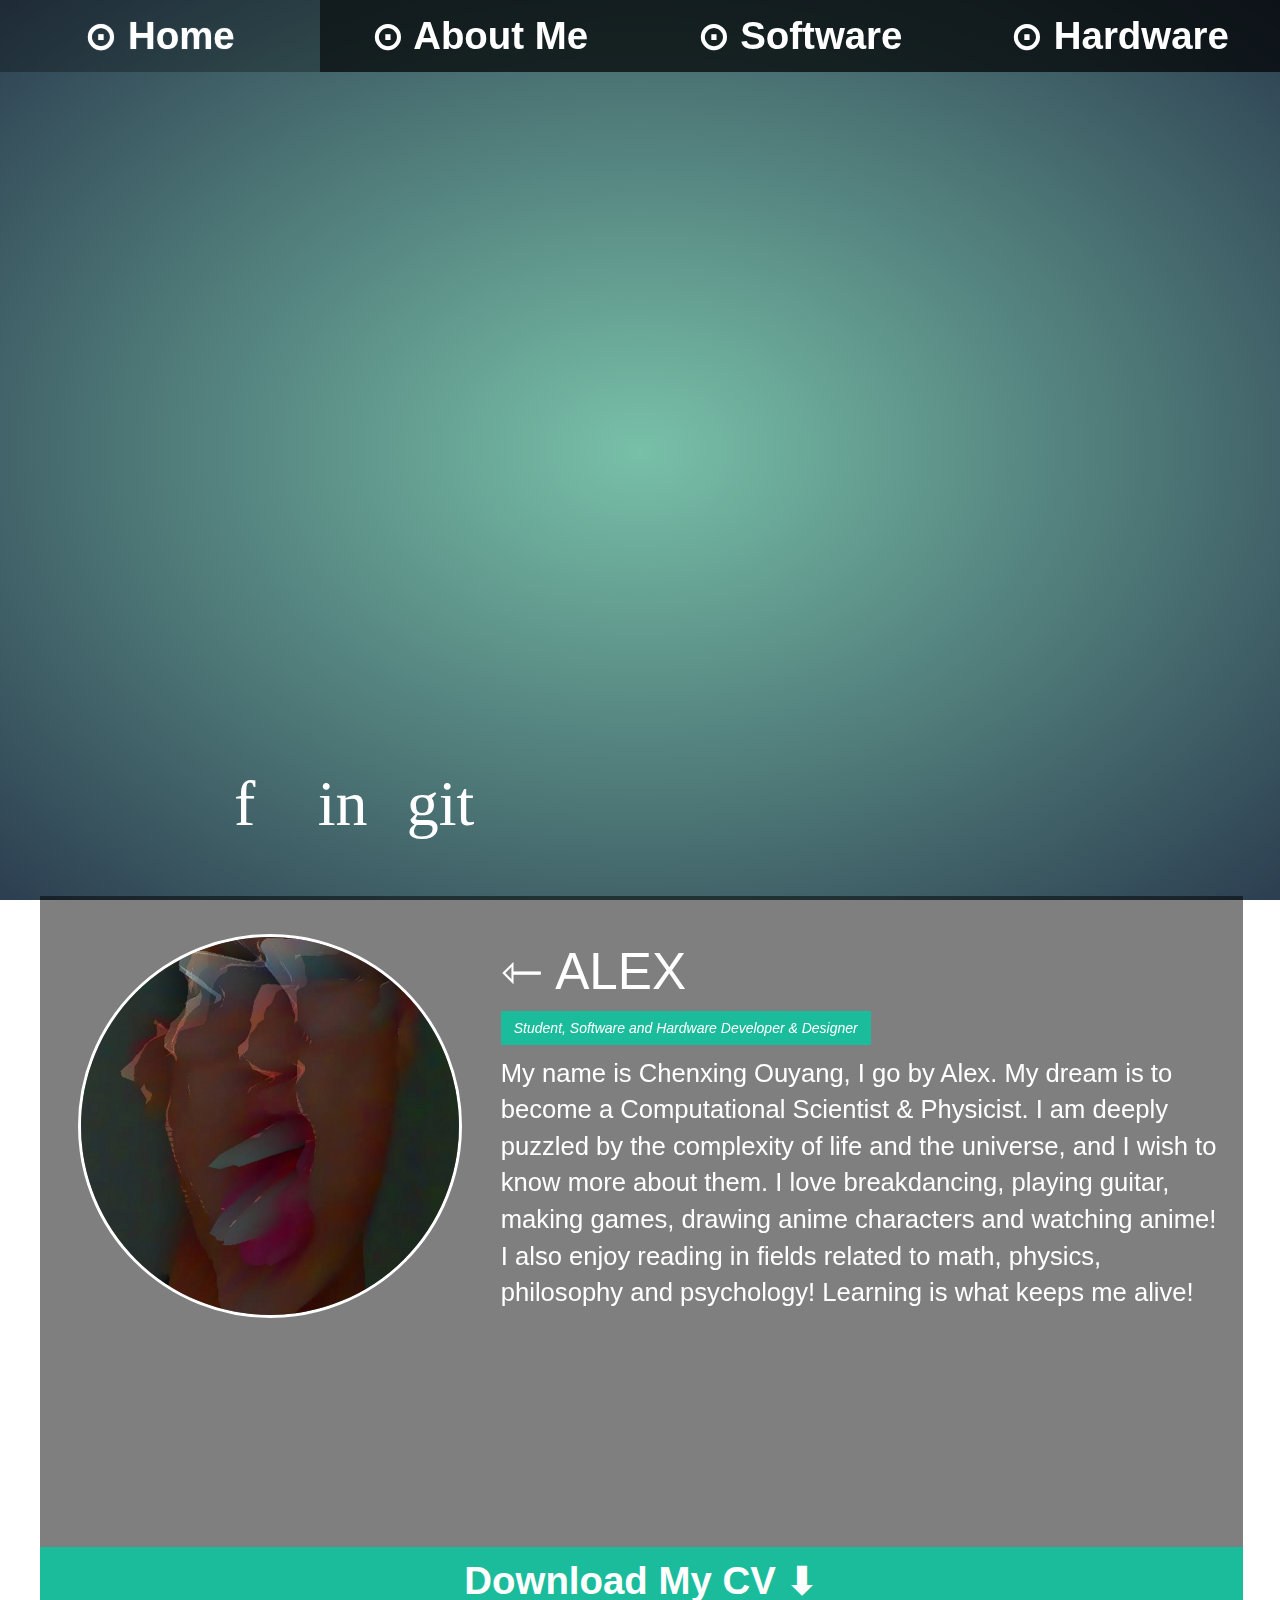
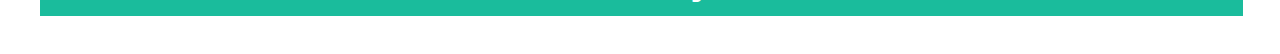
==== index.html @ 80235a15 "first commit" ====
<!DOCTYPE html>
<html >
  <head>
    <meta charset="UTF-8">
    <title>Alex's personal web page</title>
    <link rel="shortcut icon" href="favicon.png"/>
    <link rel="stylesheet" href="css/lib/bootstrap.min.css">
    <link rel="stylesheet" href="css/normalize.css">
    <link rel="stylesheet" href="css/lib/font-awesome.min.css">
    <link rel="stylesheet" href="css/style.css">
    <link rel="stylesheet" href="css/style_Introduction.css">
    <script src='js/lib/angular.min.js'></script>
    <script src='http://cdnjs.cloudflare.com/ajax/libs/jquery/2.1.3/jquery.min.js'></script>
    <script src="js/prefixfree.min.js"></script>
  </head>
  <body ng-app="ngFilter" ng-controller="MainController as main">
    <table class="doc-loader">
      <tr>
        <td>
          <img src="img/doc_loader/Preloader_3.gif" alt="loading..." />
        </td>
      </tr>
    </table>
    <canvas id="canvas"></canvas>
    <div id="main-content">
      <div id="navigation">
        <a class="navigation" href="index.html"><div>⊙ Home</div></a>
        <a class="navigation" href="aboutme.html"><div>⊙ About Me</div></a>
        <a class="navigation" href="software.html"><div>⊙ Software</div></a>
        <a class="navigation" href="hardware.html"><div>⊙ Hardware</div></a>       
      </div>
    </div>


    <div id="wrap">
      <div id="boardLayout">
        <ul>
          <li></li>
          <li></li>
          <li></li>
          <li></li>
          <li></li>
          <li></li>
          <li></li>
          <li></li>
          <li></li>
          <li></li>
          <li></li>
          <li></li>
          <li></li>
          <li></li>
          <li></li>
          <li class="showWords"></li>
          <li class="showWords">I'</li>
          <li class="showWords">m</li>
          <li class="showWords"></li>
          <li class="showWords">A</li>
          <li class="showWords">L</li>
          <li class="showWords">E</li>
          <li class="showWords">X</li>
          <li class="showWords"></li>
          <li></li>
          <li></li>
          <li></li>
          <li></li>
          <li></li>
          <li></li>
          <li></li>
          <li></li>
          <li></li>
          <li></li>
          <li></li>
          <li></li>
          <li></li>
          <li></li>
          <li></li>
          <li></li>
          <li></li>
          <li class="showWords">D</li>
          <li class="showWords">e</li>
          <li class="showWords">v</li>
          <li class="showWords">e</li>
          <li class="showWords">l</li>
          <li class="showWords">o</li>
          <li class="showWords">p</li>
          <li class="showWords">e</li>
          <li class="showWords">r</li>
          <li></li>
          <li></li>
          <li></li>
          <li></li>
          <li></li>
          <li></li>
          <li></li>
          <li></li>
          <li></li>
          <li></li>
          <li></li>
          <li></li>
          <li></li>
          <li></li>
          <li></li>
          <li></li>
          <li></li>
          <li class="showWords">⊕</li>
          <li class="showWords">D</li>
          <li class="showWords">e</li>
          <li class="showWords">s</li>
          <li class="showWords">i</li>
          <li class="showWords">g</li>
          <li class="showWords">n</li>
          <li class="showWords">e</li>
          <li class="showWords">r</li>
          <li></li>
          <li></li>
          <li></li>
          <li></li>
          <li></li>
          <li></li>
          <li></li>
          <li></li>
          <li></li>
          <li></li>
          <li></li>
          <li></li>
          <li></li>
          <li></li>
          <li></li>
          <li></li>
          <li></li>
          <li class="social_media"><a href="https://www.facebook.com/chenxing.ouyang">f</a></li>
     <!--      <li class="social_media"><a href="https://plus.google.com/u/0/">g+</a></li> -->
          <li class="social_media"><a href="https://www.linkedin.com/profile/view?id=AAIAAAv0RAYBhvmwxiZGtXLACd-W38oJ6AY0bO0&trk=nav_responsive_tab_profile_pic">in</a></li>
          <li class="social_media"><a href="https://github.com/AlexOuyang">git</a></li>
          <li></li>
          <li></li>
          <li></li>
          <li></li>
          <li></li>
          <li></li>
          <li></li>
          <li></li>
        </ul>
      </div>
      
      
      
      <div id="About">
        <ul>
          <li class = "project">
            <div class="me-container"><img src="img/Projects/me.png" class = "me-img">
              <div class="me-description">
                <h3>⇽ ALEX
                <h5 class="btn-tag btn btn-success"><em> Student, Software and Hardware Developer & Designer</em></h5>
                <p>My name is Chenxing Ouyang, I go by Alex. My dream is to become a Computational Scientist & Physicist. I am deeply puzzled by the complexity of life and the universe, and I wish to know more about them.
                I love breakdancing, playing guitar, making games, drawing anime characters and watching anime! I also enjoy reading in fields related to math, physics, philosophy and psychology! Learning is what keeps me alive!</p>
              </div>
              <a id="resume" class="btn btn-success" href="file/RESUME.pdf" download="ChenxingOuyang-Resume"><span>Download My CV ⬇</span></a>
            </div>
          </li>
        </ul>
      </div>
    </div>
  </div>
  <script src="js/index.js"></script>
  <script src="js/helperFunctions.js"></script>
  <script src="js/angularFilter.js"></script>
</body>
</html>
---- css/style.css ----
/* ========= Style Sheet for Project Container and Angular Filter =========*/

/* ========================================================================*/

/* ======================= By: Chenxing Ouyang  ===========================*/

/* ========================================================================*/

/* === Angular JS filter layout - used by angular ngFilter === */


.animate-enter, 
.animate-leave
{ 
    -webkit-transition: 100ms cubic-bezier(0.250, 0.250, 0.750, 0.750) all;
    -moz-transition: 100ms cubic-bezier(0.250, 0.250, 0.750, 0.750) all;
    -ms-transition: 100ms cubic-bezier(0.250, 0.250, 0.750, 0.750) all;
    -o-transition: 100ms cubic-bezier(0.250, 0.250, 0.750, 0.750) all;
    transition: 100ms cubic-bezier(0.250, 0.250, 0.750, 0.750) all;
    position: relative;
    display: block;
} 

.animate-enter.animate-enter-active, 
.animate-leave {
    opacity: 1;
    right: 0;
    height: 30px;
}

.animate-leave.animate-leave-active,
.animate-enter {
    opacity: 0;
    right: -50px;
    height: 0px;
}

/* === project-container - the layout for the projects === */
.projects {
    position: relative;
    margin-top: 10vh;
}
.project-container {
    height: 200px;
    width: 97%;
    background-color: rgba(255, 255, 255, 0.1);
    min-width: 300px;
    float: left;
    margin: 12px 0;
    position: relative;
}

.project-container:hover {
    background-color: rgba(0, 0, 0, 0.6);
    color: rgba(255, 255, 255, 1);
    transition: background-color 0.5s ease;
    -moz-transition: background-color 0.5s ease;
    -webkit-transition: background-color 0.5s ease;
    -o-transition: background-color 0.5s ease;
    transition: color 0.5s ease;
    -moz-transition: color 0.5s ease;
    -webkit-transition: color 0.5s ease;
    -o-transition: color 0.5s ease;
}

.project-container h5 {
    margin-top: 0px;
    z-index: 1002;
}

.project-img {
    background-size: cover;
    background-position: 50% 50%;
    background-repeat: none;
    float: left;
    margin-right: 15px;
}

.project-img img {
    opacity: 1;
    height: 200px;
    width: 210px;
}

.project-img img:hover {
    opacity: 1;
}


.project-container h3 {
    text-transform: uppercase;
    margin-top: 10px;
    margin-bottom: 10px;
}

.project-description > p {
    overflow-y: hidden;
    max-height: 60px;
    margin-top: 10px;
    margin-bottom: 10px;
}

.project-description > p:after {

    /*content: "...";*/
    position: absolute;
    top: 130px;
    right: 25px;
    padding-left: 5px;
}

.btn-view {
    position: absolute;
    right: 0;
    bottom: 0;
    border-color: rgba(26, 188, 156, 1);
    background-color: rgba(26, 188, 156, 1);
    border-radius: 0;
    transition: background-color 0.5s ease;
    -moz-transition: background-color 0.5s ease;
    -webkit-transition: background-color 0.5s ease;
    -o-transition: background-color 0.5s ease;
    transition: color 0.5s ease;
    -moz-transition: color 0.5s ease;
    -webkit-transition: color 0.5s ease;
    -o-transition: color 0.5s ease;
}

.btn-view:hover {
    position: absolute;
    font-size: 1.3vw;
    right: 0;
    bottom: 0;
    background-color: rgba(23, 166, 137, 1);
    border-color: rgba(23, 166, 137, 1);    /*background-color: rgba(17, 121, 100, 0);*/
    /*border-color: rgba(17, 121, 100, 0);*/
    transition: background-color 0.5s ease;
    -moz-transition: background-color 0.5s ease;
    -webkit-transition: background-color 0.5s ease;
    -o-transition: background-color 0.5s ease;
    transition: color 0.5s ease;
    -moz-transition: color 0.5s ease;
    -webkit-transition: color 0.5s ease;
    -o-transition: color 0.5s ease;
}

.btn-tag {
    border-color: rgba(26, 188, 156, 1);
    background-color: rgba(26, 188, 156, 1);
    border-radius: 0;
}

.btn-tag:hover {
    border-color: rgba(26, 188, 156, 1);
    background-color: rgba(26, 188, 156, 1);
}

/* ===  Project full Screen === */


.fullscreen{
    z-index: 9999; 
    width: 100vw; 
    height: 100vh; 
    position: fixed; 
    top: 0; 
    left: 0; 
 }


/* === #About - the layout for the projects === */


.me-container {
    height: 80vh;
    width: 97%;
    /*background-color: rgba(255, 255, 255, 0.1);*/
    background-color: rgba(0, 0, 0, 0.5);
    color: white;
    min-width: 300px;
    float: left;
    margin-top: 40px;
    margin-bottom: 40px;
    position: relative;
}

.me-container:hover {
    background-color: rgba(0, 0, 0, 0.9);
    color: rgba(26, 188, 156, 1);
    transition: background-color 1s ease;
    -moz-transition: background-color 1s ease;
    -webkit-transition: background-color 1s ease;
    -o-transition: background-color 1s ease;
    transition: color 0.5s ease;
    -moz-transition: color 0.5s ease;
    -webkit-transition: color 0.5s ease;
    -o-transition: color 0.5s ease;
}

.me-container h5 {
    margin-top: 0px;
}


.me-container h3 {
    font-size: 4vw;
    text-transform: uppercase;
    margin-top: 10px;
    margin-bottom: 10px;
}

.me-description p {
    font-size: 2vw;
}

.me-description > p {
    overflow-y: hidden;
    max-height: 40vh;
    margin-top: 10px;
    margin-bottom: 10px;
}

.me-description > p:after {

    /*content: "...";*/
    position: absolute;
    top: 130px;
    right: 25px;
    padding-left: 5px;
}


.me-description {
    height: 100%;
    width: 60%;
    margin-left: 3vw;
    margin-top: 3vw;
    display: inline-block;
    position: absolute;
}

.me-img {
    border-style: solid;
    -webkit-border-style: solid;
    -moz-border-style: solid;
    border-width: medium;
    -webkit-border-width: medium;
    -moz-border-width: medium;
    border-color: white;
    border-radius: 100%;
    -webkit-border-radius: 100%;
    -moz-border-radius: 100%;
    opacity: 1;
    height: 30vw;
    width: 30vw;
    margin-left: 3vw;
    margin-top: 3vw;
}

#resume {
    position: absolute;
    left: 0;
    right: 0;
    bottom: 0;
    font-size: 3vw;
    font-weight: 700;
    border-color: rgba(26, 188, 156, 1);
    background-color: rgba(26, 188, 156, 1);
    border-radius: 0;
    transition: background-color 0.5s ease;
    -moz-transition: background-color 0.5s ease;
    -webkit-transition: background-color 0.5s ease;
    -o-transition: background-color 0.5s ease;
    transition: color 0.5s ease;
    -moz-transition: color 0.5s ease;
    -webkit-transition: color 0.5s ease;
    -o-transition: color 0.5s ease;
}

#resume:hover {
    left: 0;
    right: 0;
    bottom: 0;
    background-color: #117964;
    border-color: #117964;    
    /*background-color: rgba(17, 121, 100, 0);*/
    /*border-color: rgba(17, 121, 100, 0);*/
    transition: background-color 0.5s ease;
    -moz-transition: background-color 0.5s ease;
    -webkit-transition: background-color 0.5s ease;
    -o-transition: background-color 0.5s ease;
    transition: color 0.5s ease;
    -moz-transition: color 0.5s ease;
    -webkit-transition: color 0.5s ease;
    -o-transition: color 0.5s ease;
}
---- css/style_Introduction.css ----
/* ========= Style Sheet for Begining Page and Navigation Bar =========*/

/* ========================================================================*/

/* ======================= By: Chenxing Ouyang  ===========================*/

/* ========================================================================*/
@import url(http://fonts.googleapis.com/css?family=Source+Sans+Pro:400,300);

body {
	background-color: #335B67;
	background: -ms-radial-gradient(ellipse at center, #78C0A8 0%, #2C3E50 100%) fixed no-repeat;
	background: -moz-radial-gradient(ellipse at center, #78C0A8 0%, #2C3E50 100%) fixed no-repeat;
	background: -o-radial-gradient(ellipse at center, #78C0A8 0%, #2C3E50 100%) fixed no-repeat;
	background: -webkit-gradient(radial, center center, 0, center center, 497, color-stop(0, #335B67), color-stop(1, #2C3E50));
	background: -webkit-radial-gradient(ellipse at center, #78C0A8 0%, #2C3E50 100%) fixed no-repeat;
	background: radial-gradient(ellipse at center, #78C0A8 0%, #2C3E50 100%) fixed no-repeat;	/*font-family: 'Source Sans Pro', sans-serif;*/

	/*font-family: 'Carrois Gothic SC';*/
	-webkit-font-smoothing: antialiased;
	margin: 0px;
}

/* Hide all the scroll bars */
::-webkit-scrollbar {
	display: none;
}

/* Position the loading image when the page is loading */
.doc-loader {
	position: fixed;
	left: 0px;
	top: 0px;
	width: 100%;
	height: 100%;
	z-index: 1000;
}

/* Position the loading image when the page is loading */
.doc-loader td {
	vertical-align: middle;
	text-align: center;
	background-color: white;
}

::selection {
	background-color: rgba(0, 0, 0, 0.2);
}

::-moz-selection {
	background-color: rgba(0, 0, 0, 0.2);
}

ul {
	list-style-type: none;
}

a {
	color: white;
	text-decoration: none;	/*border-bottom: 1px solid rgba(255, 255, 255, 0.5);*/
	transition: all 0.5s ease;
	-moz-transition: all 0.5s ease;
	-o-transition: all 0.5s ease;
	-webkit-transition: all 0.5s ease;
	margin-right: 10px;
}

a:last-child {
	margin-right: 0px;
}

a:hover {
	text-shadow: 0px 0px 1px rgba(255, 255, 255, .5);	/*border-bottom: 1px solid rgba(255, 255, 255, 1);*/
}

#noscript-warning {
	width: 100%;
	text-align: center;
	background-color: rgba(0, 0, 0, 0.2);
	font-weight: 500;
	color: white;
	padding-top: 10px;
	padding-bottom: 10px;
}

/* === WRAP === */
#wrap {
	position: absolute;
	float: left;
	width: 100%;
	height: 100%;	/*height: 2000px;*/
	max-width: 1500px;
	margin: auto;
	margin-top: 0%;
	margin-left: 0%;
	padding: 0px;
}

/* === MAIN TEXT CONTENT === */
#main-content {
	display: inline-block;
	float: left;
	width: 100%;
	color: white;
	font-weight: 600;/*	font-size: 48px;
	*/
	padding-bottom: 0px;
	line-height: 28px;
}

/* === NAVIGATION BUTTONS === */
#navigation {

	/*font-family: 'Carrois Gothic SC';*/
	float: left;
	width: 100%;
	position: fixed;	/*margin-top: -3vh;*/
	z-index: 1000;
}

/* navigation button and text*/
#navigation a.navigation {
	display: inline-block;
	float: left;
	background-color: rgba(0, 0, 0, 0.7);
	color: white;	/*color: rgba(26, 188, 156, 1);*/
	height: 8vh;	/*width: 20vw;*/
	width: 25vw;          /* Testing */
	line-height: 8vh;
	text-decoration: none;
	font-size: 3vw;
	font-weight: 600;
	transition: all 0.5s ease;
	-moz-transition: all 0.5s ease;
	-o-transition: all 0.5s ease;
	-webkit-transition: all 0.5s ease;
	transition: color 0.75s ease;
	-moz-transition: color 0.75s ease;
	-webkit-transition: color 0.75s ease;
	-o-transition: color 0.75s ease;
	margin-right: 0%;
	margin-bottom: 0%;
	border-bottom: none;
}

#navigation a.navigation div {
	display: table;
	margin: 0 auto;
	text-align: center;
}

/* navigation hover to become transparent*/
#navigation a.navigation:hover {

	/*background-color: rgba(0, 0, 0, 0);*/

	/*color: rgba(26, 188, 156, 1);*/
	background-color: rgba(0, 0, 0, 0.3);
	color: rgba(255, 255, 255, 1);
	border-bottom: none;
}

/* === SEARCH FORM === */
#searchBar {
	display: inline-block;
	float: left;
	background-color: rgba(0, 0, 0, 0.7);
	color: white;	/*color: rgba(26, 188, 156, 1);*/
	height: 8vh;	/*width: 20vw;*/
	width: 50vw;          /* Testing */
	line-height: 8vh;
	text-decoration: none;
	font-size: 3vw;
	font-weight: 600;
	transition: all 0.5s ease;
	-moz-transition: all 0.5s ease;
	-o-transition: all 0.5s ease;
	-webkit-transition: all 0.5s ease;
	transition: color 0.75s ease;
	-moz-transition: color 0.75s ease;
	-webkit-transition: color 0.75s ease;
	-o-transition: color 0.75s ease;
	margin-right: 0%;
	margin-bottom: 0%;
	border-bottom: none;
}

#searchBar:hover {
	background-color: rgba(0, 0, 0, 0.3);
	color: rgba(255, 255, 255, 1);
	border-bottom: none;
}

#search {
	display: table;
	height: 8vh;
}

#search span {
	line-height: 1vh;
	display: inline;
	margin-left: .3vw;
	zoom: 1.5;
}

#search input[type='text'] {
	margin-top: 1vh;	/*width: 15vw;*/
	width: 45vw;    /* Testing */
	height: 6vh;
	padding-left: 15px;
	padding-rigt: 15px;
	box-sizing: border-box;
	-moz-box-sizing: border-box;
	background-color: rgba(0, 0, 0, 0.3);
	border: none;
	outline: none;
	-webkit-appearance: none;
	font-size: 3vh;
	font-weight: 400;
	color: white;
	font-family: 'Source Sans Pro', sans-serif;
	transition: all 0.5s ease;
	-moz-transition: all 0.5s ease;
	-o-transition: all 0.5s ease;
	-webkit-transition: all 0.5s ease;
	border-radius: 0px;
}

#search .input-search {
	position: absolute;
	margin-top: 15px;
	margin-left: 5px;
	width: 10%;
	float: right;
	height: 0px;
	background-color: rgba(0, 0, 0, 0.3);
	outline: none;
	border: none;
}

/*#search .input-search:hover {
background-color: rgba(26, 188, 156, 0.3);
}*/

/* === boardLayout - the board layout for the index page === */
#boardLayout {
	font-family: 'Carrois Gothic SC';
	position: relative;
	margin-top: 8vh;
	width: 100%;
	float: left;
}

#boardLayout ul {
	margin: 0px;
	padding: 0px;
}

#boardLayout ul li {
	float: left;
	width: 7.65vw;/*	background-color: rgba(0, 0, 0, .2);
	*/
	list-style: none;
	margin-right: 0%;
	margin-bottom: 0%;
	padding: 0;
	display: block;
	text-align: center;/*	color: rgba(255, 255, 255, 0.7);    */
	color: rgba(255, 255, 255, 0);/*	text-transform: uppercase;
	*/
	overflow: hidden;
	font-size: 5vw;
	font-weight: 400;
	transition: background-color 0.75s ease;
	-moz-transition: background-color 0.75s ease;
	-webkit-transition: background-color 0.75s ease;
	-o-transition: background-color 0.75s ease;
	transition: color 0.75s ease;
	-moz-transition: color 0.75s ease;
	-webkit-transition: color 0.75s ease;
	-o-transition: color 0.75s ease;
}

/* unselected letters, already darkened*/
#boardLayout ul li.color-darker {

	/*background-color: rgba(0, 0, 0, .1);*/
	color: rgba(255, 255, 255, .8);
}

#boardLayout ul li img {
	margin-top: 20%;
	margin-left: 20%;
	zoom: 1;
	display: block;
	max-height: 80%;
	max-width: 80%;
}

/* unselected letters, when hover darker its color*/
#boardLayout ul li:hover {
	background-color: rgba(0, 0, 0, .5);
	color: rgba(255, 255, 255, 1);	/*font-size: 6vw;*/
	font-weight: 800;
}

/*#board ul li.zoomed {
zoom: 1;
background-color: rgba(0, 0, 0, .7);
color: rgba(255, 255, 255, .6);
font-size: 6vw;
font-weight: 800;
}*/

/*#boardLayout ul li.zoomed:hover {
background-color: rgba(0, 0, 0, 0.9);
color: rgba(255, 255, 255, 1);
font-size: 6vw;
font-weight: 800;
}*/

#boardLayout ul li.selected {
	background-color: rgba(16, 188, 156, .8);
	color: rgba(0, 0, 0, 1);	/*	color: rgba(255, 255, 255, 0.9);
	*/
	font-size: 6vw;
	font-weight: 800;
}

#boardLayout ul li.selected:hover {
	background-color: rgba(0, 188, 156, 0);
	color: rgba(255, 255, 255, 1);
	font-size: 7vw;
	font-weight: 800;
}

#boardLayout ul li.social_media {
	font-family: 'Carrois Gothic SC';
}


/* === RESPONSIVE CSS, acts on the contents when window resises to less than 667px=== */

/*@media all and (max-width:667px) {
#wrap {
width: 100%;
height: 100%;
height: auto;
margin-top: 40px;
top: 0%;
}

#boardLayout_main {
width: 100%;
height: 100%;
float: none;
margin: 0 auto;
}

#boardLayout_main ul li {
font-size: 4vw;
}

#main-content {
float: none;
width: 90%;
max-width: 90%;
margin: 0 auto;
margin-top: 30px;
text-align: justify;
}

#main-content h1 {
text-align: left;
}

#search input[type='text'] {
}

#search .input-search {
width: 15%;
}

}
@media all and (max-width:499px) {
#main-content h1 {
font-size: 28px;
}
*/

/* === Drifting Dots Canvas Animation === */
#canvas {
	position: fixed;
	height: 115%;
	z-index: -100;
}
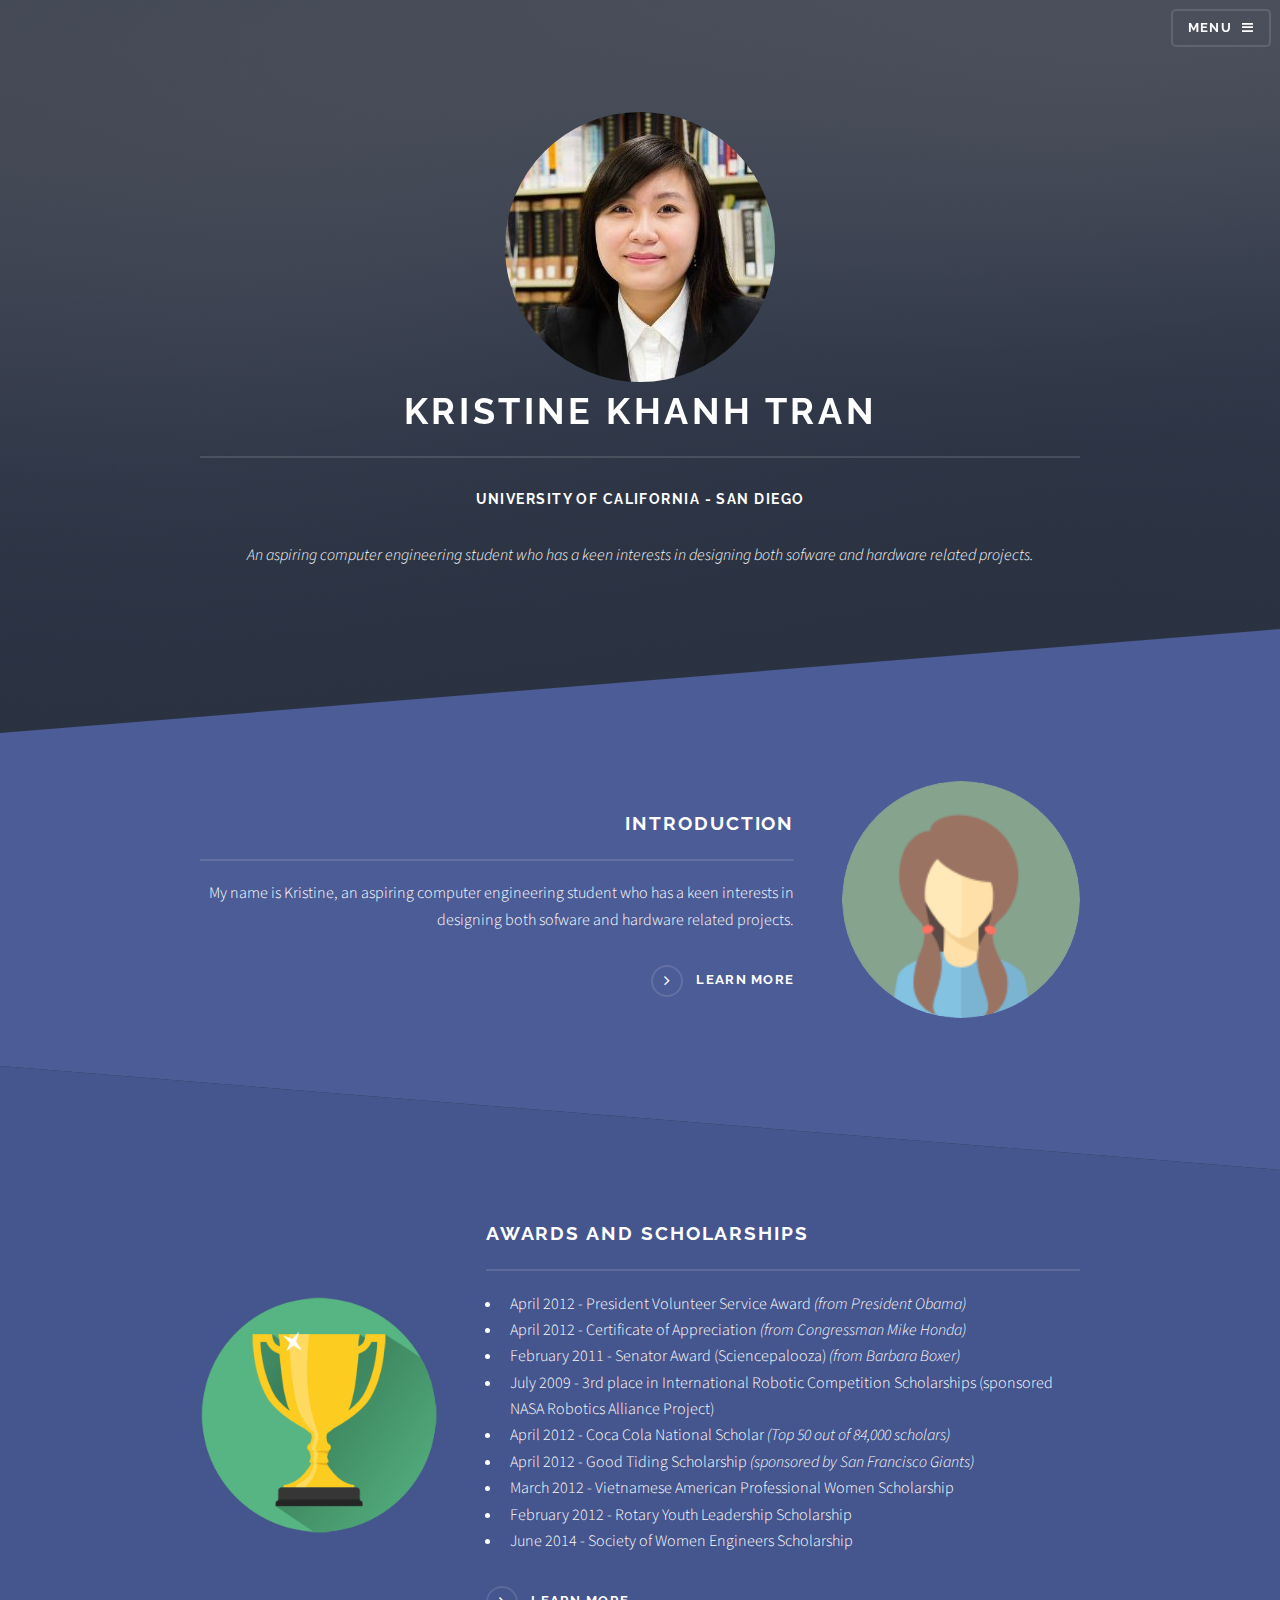
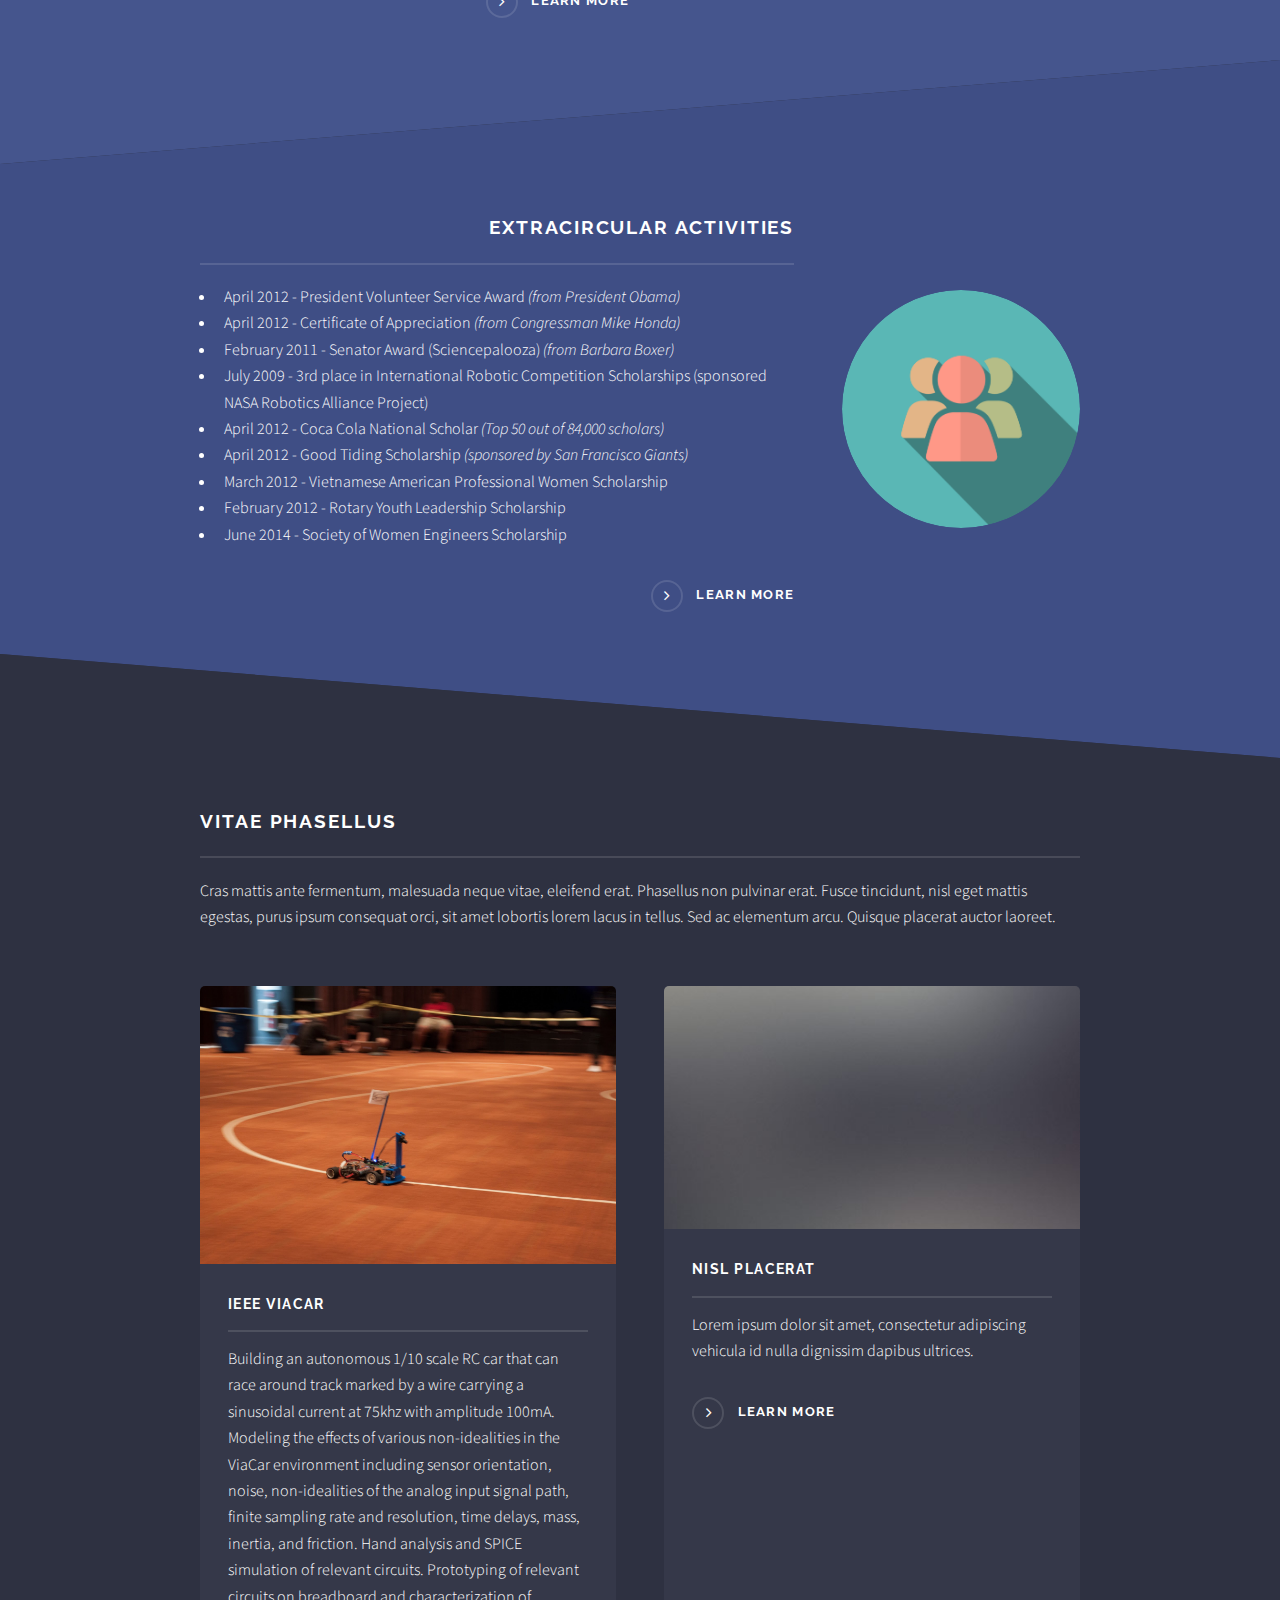
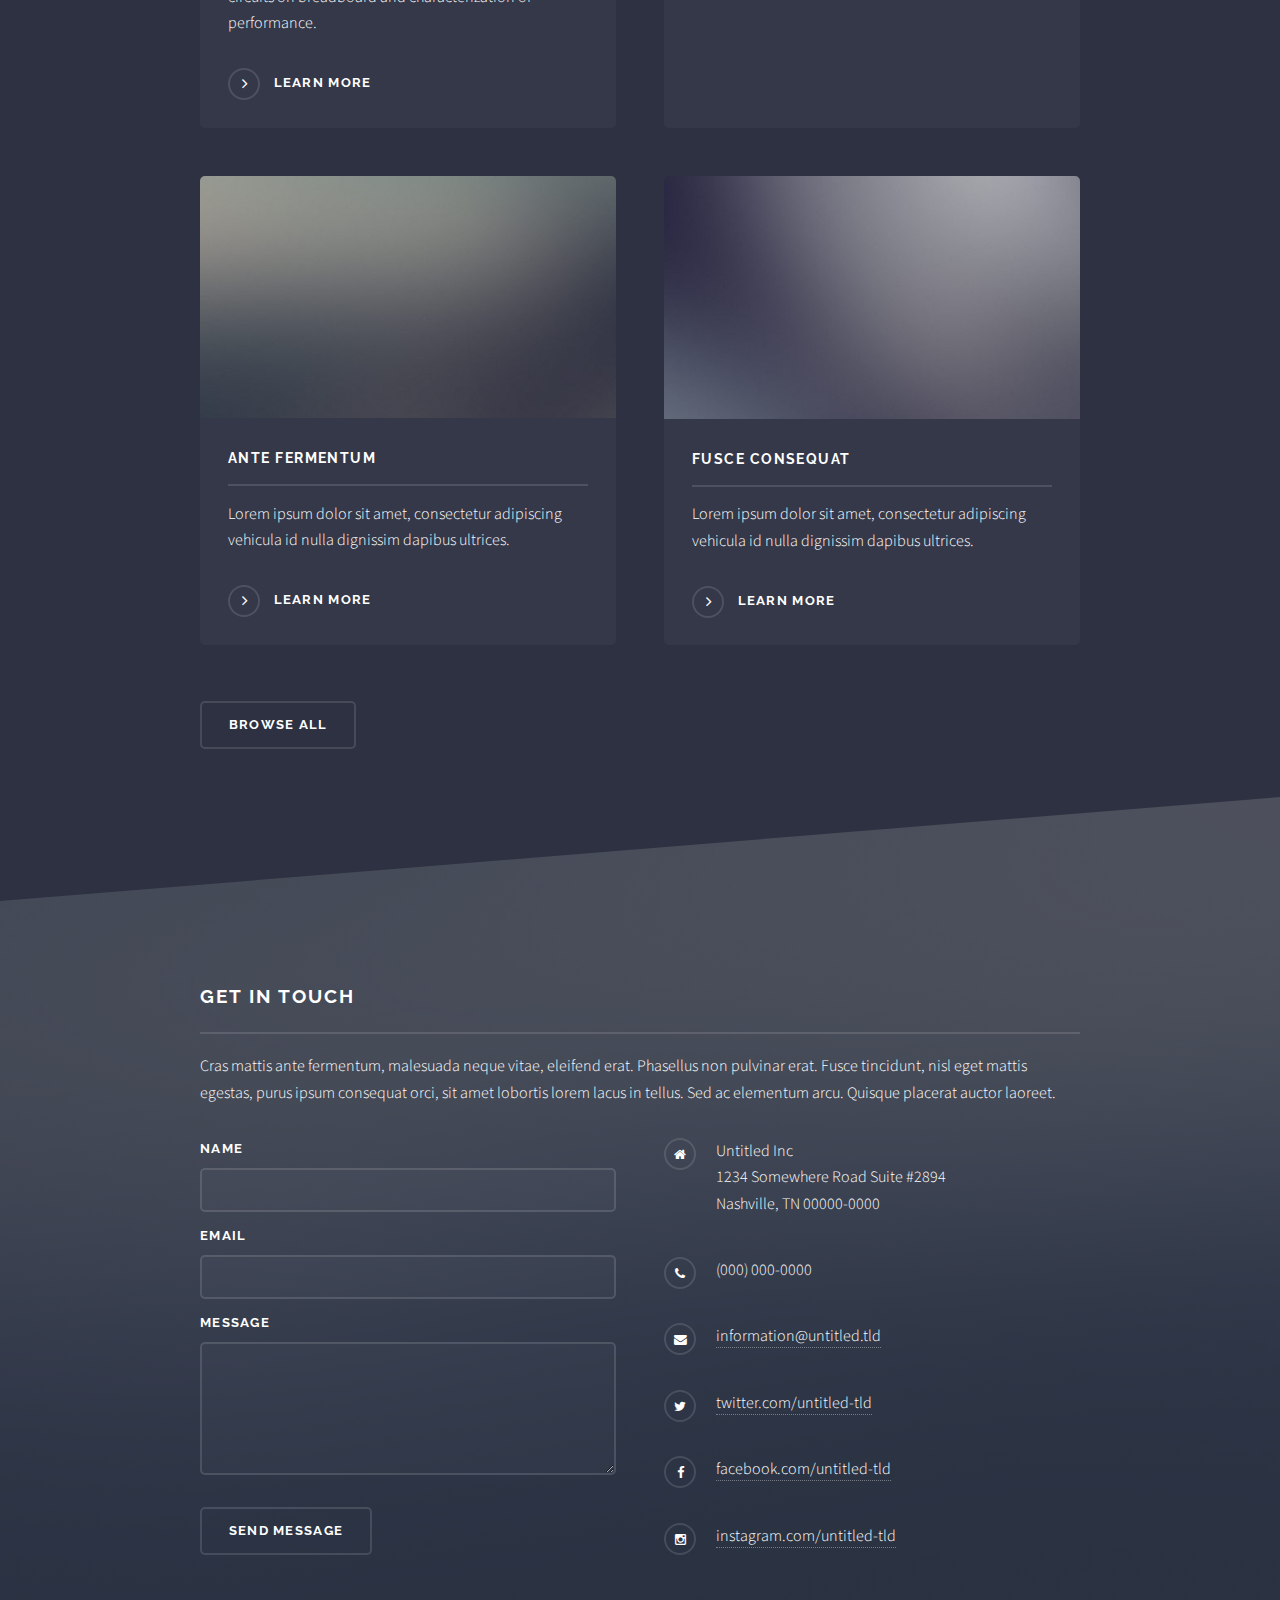
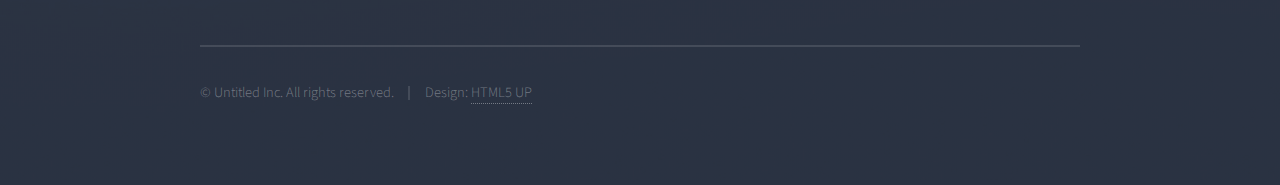
==== commit 3f2e7617: "prototype done" ====
--- a/index.html
+++ b/index.html
@@ -1,169 +1,207 @@
-<!DOCTYPE html>
-<html >
-  <head>
-    <meta charset="UTF-8">
-    <title>Alex's personal web page</title>
-    <link rel="shortcut icon" href="favicon.png"/>
-    <link rel="stylesheet" href="css/lib/bootstrap.min.css">
-    <link rel="stylesheet" href="css/normalize.css">
-    <link rel="stylesheet" href="css/lib/font-awesome.min.css">
-    <link rel="stylesheet" href="css/style.css">
-    <link rel="stylesheet" href="css/style_Introduction.css">
-    <script src='js/lib/angular.min.js'></script>
-    <script src='http://cdnjs.cloudflare.com/ajax/libs/jquery/2.1.3/jquery.min.js'></script>
-    <script src="js/prefixfree.min.js"></script>
-  </head>
-  <body ng-app="ngFilter" ng-controller="MainController as main">
-    <table class="doc-loader">
-      <tr>
-        <td>
-          <img src="img/doc_loader/Preloader_3.gif" alt="loading..." />
-        </td>
-      </tr>
-    </table>
-    <canvas id="canvas"></canvas>
-    <div id="main-content">
-      <div id="navigation">
-        <a class="navigation" href="index.html"><div>⊙ Home</div></a>
-        <a class="navigation" href="aboutme.html"><div>⊙ About Me</div></a>
-        <a class="navigation" href="software.html"><div>⊙ Software</div></a>
-        <a class="navigation" href="hardware.html"><div>⊙ Hardware</div></a>       
-      </div>
-    </div>
-
-
-    <div id="wrap">
-      <div id="boardLayout">
-        <ul>
-          <li></li>
-          <li></li>
-          <li></li>
-          <li></li>
-          <li></li>
-          <li></li>
-          <li></li>
-          <li></li>
-          <li></li>
-          <li></li>
-          <li></li>
-          <li></li>
-          <li></li>
-          <li></li>
-          <li></li>
-          <li class="showWords"></li>
-          <li class="showWords">I'</li>
-          <li class="showWords">m</li>
-          <li class="showWords"></li>
-          <li class="showWords">A</li>
-          <li class="showWords">L</li>
-          <li class="showWords">E</li>
-          <li class="showWords">X</li>
-          <li class="showWords"></li>
-          <li></li>
-          <li></li>
-          <li></li>
-          <li></li>
-          <li></li>
-          <li></li>
-          <li></li>
-          <li></li>
-          <li></li>
-          <li></li>
-          <li></li>
-          <li></li>
-          <li></li>
-          <li></li>
-          <li></li>
-          <li></li>
-          <li></li>
-          <li class="showWords">D</li>
-          <li class="showWords">e</li>
-          <li class="showWords">v</li>
-          <li class="showWords">e</li>
-          <li class="showWords">l</li>
-          <li class="showWords">o</li>
-          <li class="showWords">p</li>
-          <li class="showWords">e</li>
-          <li class="showWords">r</li>
-          <li></li>
-          <li></li>
-          <li></li>
-          <li></li>
-          <li></li>
-          <li></li>
-          <li></li>
-          <li></li>
-          <li></li>
-          <li></li>
-          <li></li>
-          <li></li>
-          <li></li>
-          <li></li>
-          <li></li>
-          <li></li>
-          <li></li>
-          <li class="showWords">⊕</li>
-          <li class="showWords">D</li>
-          <li class="showWords">e</li>
-          <li class="showWords">s</li>
-          <li class="showWords">i</li>
-          <li class="showWords">g</li>
-          <li class="showWords">n</li>
-          <li class="showWords">e</li>
-          <li class="showWords">r</li>
-          <li></li>
-          <li></li>
-          <li></li>
-          <li></li>
-          <li></li>
-          <li></li>
-          <li></li>
-          <li></li>
-          <li></li>
-          <li></li>
-          <li></li>
-          <li></li>
-          <li></li>
-          <li></li>
-          <li></li>
-          <li></li>
-          <li></li>
-          <li class="social_media"><a href="https://www.facebook.com/chenxing.ouyang">f</a></li>
-     <!--      <li class="social_media"><a href="https://plus.google.com/u/0/">g+</a></li> -->
-          <li class="social_media"><a href="https://www.linkedin.com/profile/view?id=AAIAAAv0RAYBhvmwxiZGtXLACd-W38oJ6AY0bO0&trk=nav_responsive_tab_profile_pic">in</a></li>
-          <li class="social_media"><a href="https://github.com/AlexOuyang">git</a></li>
-          <li></li>
-          <li></li>
-          <li></li>
-          <li></li>
-          <li></li>
-          <li></li>
-          <li></li>
-          <li></li>
-        </ul>
-      </div>
-      
-      
-      
-      <div id="About">
-        <ul>
-          <li class = "project">
-            <div class="me-container"><img src="img/Projects/me.png" class = "me-img">
-              <div class="me-description">
-                <h3>⇽ ALEX
-                <h5 class="btn-tag btn btn-success"><em> Student, Software and Hardware Developer & Designer</em></h5>
-                <p>My name is Chenxing Ouyang, I go by Alex. My dream is to become a Computational Scientist & Physicist. I am deeply puzzled by the complexity of life and the universe, and I wish to know more about them.
-                I love breakdancing, playing guitar, making games, drawing anime characters and watching anime! I also enjoy reading in fields related to math, physics, philosophy and psychology! Learning is what keeps me alive!</p>
-              </div>
-              <a id="resume" class="btn btn-success" href="file/RESUME.pdf" download="ChenxingOuyang-Resume"><span>Download My CV ⬇</span></a>
-            </div>
-          </li>
-        </ul>
-      </div>
-    </div>
-  </div>
-  <script src="js/index.js"></script>
-  <script src="js/helperFunctions.js"></script>
-  <script src="js/angularFilter.js"></script>
-</body>
+<!DOCTYPE HTML>
+<!--
+	Solid State by HTML5 UP
+	html5up.net | @n33co
+	Free for personal and commercial use under the CCA 3.0 license (html5up.net/license)
+-->
+<html>
+	<head>
+		<title>Solid State by HTML5 UP</title>
+		<meta charset="utf-8" />
+		<meta name="viewport" content="width=device-width, initial-scale=1" />
+		<!--[if lte IE 8]><script src="assets/js/ie/html5shiv.js"></script><![endif]-->
+		<link rel="stylesheet" href="assets/css/main.css" />
+		<!--[if lte IE 9]><link rel="stylesheet" href="assets/css/ie9.css" /><![endif]-->
+		<!--[if lte IE 8]><link rel="stylesheet" href="assets/css/ie8.css" /><![endif]-->
+	</head>
+	<body>
+
+		<!-- Page Wrapper -->
+			<div id="page-wrapper">
+
+				<!-- Header -->
+					<header id="header" class="alt">
+						<h1><a href="index.html"> KRISTINE | PERSONAL WEBSITE</a></h1>
+						<nav>
+							<a href="#menu">Menu</a>
+						</nav>
+					</header>
+
+				<!-- Menu -->
+					<nav id="menu">
+						<div class="inner">
+							<h2>Menu</h2>
+							<ul class="links">
+								<li><a href="index.html">INTRODUCTION</a></li>
+								<li><a href="generic.html">PERSONAL PROJECTS</a></li>
+								<li><a href="elements.html">AWARDS AND SCHOLARSHIPS</a></li>
+								<li><a href="#">EXTRACURRICULAR ACTIVITIES</a></li>
+								<li><a href="#">CONTACT</a></li>
+							</ul>
+							<a href="#" class="close">Close</a>
+						</div>
+					</nav>
+
+				<!-- Banner -->
+					<section id="banner">
+						<div class="inner">
+							<div class="circular">
+							<center><img src="images/personal/PICTURE2.png" alt="Professional Picture" style="width:120px;height:120px;"></span>
+							</div>
+							<h2><center>KRISTINE KHANH TRAN</center></h2>
+							<h3><center><bold>UNIVERSITY OF CALIFORNIA - SAN DIEGO</bold></center></h3>
+							<p><center><i>An aspiring computer engineering student who has a keen interests in designing both sofware and hardware related projects.</i></center></p>
+						</div>
+					</section>
+
+				<!-- Wrapper -->
+					<section id="wrapper">
+
+						<!-- One -->
+							<section id="one" class="wrapper spotlight style1">
+								<div class="inner">
+									<a href="#" class="image"><img src="images/personal/girl2.png" alt="" /></a>
+									<div class="content">
+										<h2 class="major">introduction</h2>
+										<p>My name is Kristine, an aspiring computer engineering student who has a keen interests in designing both sofware and hardware related projects.</p>
+										<a href="#" class="special">Learn more</a>
+									</div>
+								</div>
+							</section>
+
+						<!-- Two -->
+							<section id="two" class="wrapper alt spotlight style2">
+							<div class="inner">
+									<a href="#" class="image"><img src="images/personal/trophy.png" alt="" /></a>
+									<div class="content">
+										<h2 class="major">AWARDS AND SCHOLARSHIPS</h2>
+										<ul style="text-align:left">
+											<li>April 2012 - President Volunteer Service Award <i>(from President Obama)</i></li>
+											<li>April 2012 - Certificate of Appreciation <i>(from Congressman Mike Honda)</i></li>
+											<li>February 2011 - Senator Award (Sciencepalooza) <i>(from Barbara Boxer)</i></li>
+											<li>July 2009 - 3rd place in International Robotic Competition Scholarships (sponsored NASA Robotics Alliance Project)</li>
+											<li>April 2012 - Coca Cola National Scholar <i>(Top 50 out of 84,000 scholars)</i></li>
+											<li>April 2012 - Good Tiding Scholarship <i>(sponsored by San Francisco Giants)</i></li>
+											<li>March 2012 - Vietnamese American Professional Women Scholarship</li>
+											<li>February 2012 - Rotary Youth Leadership Scholarship</li>
+											<li>June 2014 - Society of Women Engineers Scholarship</li>
+										</ul>
+										<a href="#" class="special">Learn more</a>
+									</div>
+								</div>
+								
+							</section>
+
+						<!-- Three -->
+							<section id="three" class="wrapper spotlight style3">
+								<div class="inner">
+									<a href="#" class="image"><img src="images/personal/activity.png" alt="" /></a>
+									<div class="content">
+										<h2 class="major">Extracircular activities</h2>
+										<ul style="text-align:left">
+											<li>April 2012 - President Volunteer Service Award <i>(from President Obama)</i></li>
+											<li>April 2012 - Certificate of Appreciation <i>(from Congressman Mike Honda)</i></li>
+											<li>February 2011 - Senator Award (Sciencepalooza) <i>(from Barbara Boxer)</i></li>
+											<li>July 2009 - 3rd place in International Robotic Competition Scholarships (sponsored NASA Robotics Alliance Project)</li>
+											<li>April 2012 - Coca Cola National Scholar <i>(Top 50 out of 84,000 scholars)</i></li>
+											<li>April 2012 - Good Tiding Scholarship <i>(sponsored by San Francisco Giants)</i></li>
+											<li>March 2012 - Vietnamese American Professional Women Scholarship</li>
+											<li>February 2012 - Rotary Youth Leadership Scholarship</li>
+											<li>June 2014 - Society of Women Engineers Scholarship</li>
+										</ul>
+										<a href="#" class="special">Learn more</a>
+									</div>
+								</div>
+							</section>
+
+						<!-- Four -->
+							<section id="four" class="wrapper alt style1">
+								<div class="inner">
+									<h2 class="major">Vitae phasellus</h2>
+									<p>Cras mattis ante fermentum, malesuada neque vitae, eleifend erat. Phasellus non pulvinar erat. Fusce tincidunt, nisl eget mattis egestas, purus ipsum consequat orci, sit amet lobortis lorem lacus in tellus. Sed ac elementum arcu. Quisque placerat auctor laoreet.</p>
+									<section class="features">
+										<article>
+											<a href="#" class="image"><img src="images/personal/viacar.jpg" alt="" /></a>
+											<h3 class="major">IEEE ViaCar</h3>
+											<p>Building an autonomous 1/10 scale RC car that can race around track marked by a wire carrying a sinusoidal current at 75khz with amplitude 100mA. Modeling the effects of various non-idealities in the ViaCar environment including sensor orientation, noise, non-idealities of the analog input signal path, finite sampling rate and resolution, time delays, mass, inertia, and friction. Hand analysis and SPICE  simulation of relevant circuits. Prototyping of relevant circuits on breadboard and characterization of performance.</p>
+											<a href="#" class="special">Learn more</a>
+										</article>
+										<article>
+											<a href="#" class="image"><img src="images/pic05.jpg" alt="" /></a>
+											<h3 class="major">Nisl placerat</h3>
+											<p>Lorem ipsum dolor sit amet, consectetur adipiscing vehicula id nulla dignissim dapibus ultrices.</p>
+											<a href="#" class="special">Learn more</a>
+										</article>
+										<article>
+											<a href="#" class="image"><img src="images/pic06.jpg" alt="" /></a>
+											<h3 class="major">Ante fermentum</h3>
+											<p>Lorem ipsum dolor sit amet, consectetur adipiscing vehicula id nulla dignissim dapibus ultrices.</p>
+											<a href="#" class="special">Learn more</a>
+										</article>
+										<article>
+											<a href="#" class="image"><img src="images/pic07.jpg" alt="" /></a>
+											<h3 class="major">Fusce consequat</h3>
+											<p>Lorem ipsum dolor sit amet, consectetur adipiscing vehicula id nulla dignissim dapibus ultrices.</p>
+											<a href="#" class="special">Learn more</a>
+										</article>
+									</section>
+									<ul class="actions">
+										<li><a href="#" class="button">Browse All</a></li>
+									</ul>
+								</div>
+							</section>
+
+					</section>
+
+				<!-- Footer -->
+					<section id="footer">
+						<div class="inner">
+							<h2 class="major">Get in touch</h2>
+							<p>Cras mattis ante fermentum, malesuada neque vitae, eleifend erat. Phasellus non pulvinar erat. Fusce tincidunt, nisl eget mattis egestas, purus ipsum consequat orci, sit amet lobortis lorem lacus in tellus. Sed ac elementum arcu. Quisque placerat auctor laoreet.</p>
+							<form method="post" action="#">
+								<div class="field">
+									<label for="name">Name</label>
+									<input type="text" name="name" id="name" />
+								</div>
+								<div class="field">
+									<label for="email">Email</label>
+									<input type="email" name="email" id="email" />
+								</div>
+								<div class="field">
+									<label for="message">Message</label>
+									<textarea name="message" id="message" rows="4"></textarea>
+								</div>
+								<ul class="actions">
+									<li><input type="submit" value="Send Message" /></li>
+								</ul>
+							</form>
+							<ul class="contact">
+								<li class="fa-home">
+									Untitled Inc<br />
+									1234 Somewhere Road Suite #2894<br />
+									Nashville, TN 00000-0000
+								</li>
+								<li class="fa-phone">(000) 000-0000</li>
+								<li class="fa-envelope"><a href="#">information@untitled.tld</a></li>
+								<li class="fa-twitter"><a href="#">twitter.com/untitled-tld</a></li>
+								<li class="fa-facebook"><a href="#">facebook.com/untitled-tld</a></li>
+								<li class="fa-instagram"><a href="#">instagram.com/untitled-tld</a></li>
+							</ul>
+							<ul class="copyright">
+								<li>&copy; Untitled Inc. All rights reserved.</li><li>Design: <a href="http://html5up.net">HTML5 UP</a></li>
+							</ul>
+						</div>
+					</section>
+
+			</div>
+
+		<!-- Scripts -->
+			<script src="assets/js/skel.min.js"></script>
+			<script src="assets/js/jquery.min.js"></script>
+			<script src="assets/js/jquery.scrollex.min.js"></script>
+			<script src="assets/js/util.js"></script>
+			<!--[if lte IE 8]><script src="assets/js/ie/respond.min.js"></script><![endif]-->
+			<script src="assets/js/main.js"></script>
+
+	</body>
 </html>--- a/assets/css/main.css
+++ b/assets/css/main.css
@@ -0,0 +1,3723 @@
+@import url(font-awesome.min.css);
+@import url("https://fonts.googleapis.com/css?family=Raleway:200,700|Source+Sans+Pro:300,600,300italic,600italic");
+
+/*
+	Solid State by HTML5 UP
+	html5up.net | @n33co
+	Free for personal and commercial use under the CCA 3.0 license (html5up.net/license)
+*/
+
+/* Reset */
+
+	html, body, div, span, applet, object, iframe, h1, h2, h3, h4, h5, h6, p, blockquote, pre, a, abbr, acronym, address, big, cite, code, del, dfn, em, img, ins, kbd, q, s, samp, small, strike, strong, sub, sup, tt, var, b, u, i, center, dl, dt, dd, ol, ul, li, fieldset, form, label, legend, table, caption, tbody, tfoot, thead, tr, th, td, article, aside, canvas, details, embed, figure, figcaption, footer, header, hgroup, menu, nav, output, ruby, section, summary, time, mark, audio, video {
+		margin: 0;
+		padding: 0;
+		border: 0;
+		font-size: 100%;
+		font: inherit;
+		vertical-align: baseline;
+	}
+
+	article, aside, details, figcaption, figure, footer, header, hgroup, menu, nav, section {
+		display: block;
+	}
+
+	body {
+		line-height: 1;
+	}
+
+	ol, ul {
+		list-style: none;
+	}
+
+	blockquote, q {
+		quotes: none;
+	}
+
+	blockquote:before, blockquote:after, q:before, q:after {
+		content: '';
+		content: none;
+	}
+
+	table {
+		border-collapse: collapse;
+		border-spacing: 0;
+	}
+
+	body {
+		-webkit-text-size-adjust: none;
+	}
+
+/* Box Model */
+
+	*, *:before, *:after {
+		-moz-box-sizing: border-box;
+		-webkit-box-sizing: border-box;
+		box-sizing: border-box;
+	}
+
+/* Grid */
+
+	.row {
+		border-bottom: solid 1px transparent;
+		-moz-box-sizing: border-box;
+		-webkit-box-sizing: border-box;
+		box-sizing: border-box;
+	}
+
+	.row > * {
+		float: left;
+		-moz-box-sizing: border-box;
+		-webkit-box-sizing: border-box;
+		box-sizing: border-box;
+	}
+
+	.row:after, .row:before {
+		content: '';
+		display: block;
+		clear: both;
+		height: 0;
+	}
+
+	.row.uniform > * > :first-child {
+		margin-top: 0;
+	}
+
+	.row.uniform > * > :last-child {
+		margin-bottom: 0;
+	}
+
+	.row.\30 \25 > * {
+		padding: 0 0 0 0em;
+	}
+
+	.row.\30 \25 {
+		margin: 0 0 -1px 0em;
+	}
+
+	.row.uniform.\30 \25 > * {
+		padding: 0em 0 0 0em;
+	}
+
+	.row.uniform.\30 \25 {
+		margin: 0em 0 -1px 0em;
+	}
+
+	.row > * {
+		padding: 0 0 0 1.75em;
+	}
+
+	.row {
+		margin: 0 0 -1px -1.75em;
+	}
+
+	.row.uniform > * {
+		padding: 1.75em 0 0 1.75em;
+	}
+
+	.row.uniform {
+		margin: -1.75em 0 -1px -1.75em;
+	}
+
+	.row.\32 00\25 > * {
+		padding: 0 0 0 3.5em;
+	}
+
+	.row.\32 00\25 {
+		margin: 0 0 -1px -3.5em;
+	}
+
+	.row.uniform.\32 00\25 > * {
+		padding: 3.5em 0 0 3.5em;
+	}
+
+	.row.uniform.\32 00\25 {
+		margin: -3.5em 0 -1px -3.5em;
+	}
+
+	.row.\31 50\25 > * {
+		padding: 0 0 0 2.625em;
+	}
+
+	.row.\31 50\25 {
+		margin: 0 0 -1px -2.625em;
+	}
+
+	.row.uniform.\31 50\25 > * {
+		padding: 2.625em 0 0 2.625em;
+	}
+
+	.row.uniform.\31 50\25 {
+		margin: -2.625em 0 -1px -2.625em;
+	}
+
+	.row.\35 0\25 > * {
+		padding: 0 0 0 0.875em;
+	}
+
+	.row.\35 0\25 {
+		margin: 0 0 -1px -0.875em;
+	}
+
+	.row.uniform.\35 0\25 > * {
+		padding: 0.875em 0 0 0.875em;
+	}
+
+	.row.uniform.\35 0\25 {
+		margin: -0.875em 0 -1px -0.875em;
+	}
+
+	.row.\32 5\25 > * {
+		padding: 0 0 0 0.4375em;
+	}
+
+	.row.\32 5\25 {
+		margin: 0 0 -1px -0.4375em;
+	}
+
+	.row.uniform.\32 5\25 > * {
+		padding: 0.4375em 0 0 0.4375em;
+	}
+
+	.row.uniform.\32 5\25 {
+		margin: -0.4375em 0 -1px -0.4375em;
+	}
+
+	.\31 2u, .\31 2u\24 {
+		width: 100%;
+		clear: none;
+		margin-left: 0;
+	}
+
+	.\31 1u, .\31 1u\24 {
+		width: 91.6666666667%;
+		clear: none;
+		margin-left: 0;
+	}
+
+	.\31 0u, .\31 0u\24 {
+		width: 83.3333333333%;
+		clear: none;
+		margin-left: 0;
+	}
+
+	.\39 u, .\39 u\24 {
+		width: 75%;
+		clear: none;
+		margin-left: 0;
+	}
+
+	.\38 u, .\38 u\24 {
+		width: 66.6666666667%;
+		clear: none;
+		margin-left: 0;
+	}
+
+	.\37 u, .\37 u\24 {
+		width: 58.3333333333%;
+		clear: none;
+		margin-left: 0;
+	}
+
+	.\36 u, .\36 u\24 {
+		width: 50%;
+		clear: none;
+		margin-left: 0;
+	}
+
+	.\35 u, .\35 u\24 {
+		width: 41.6666666667%;
+		clear: none;
+		margin-left: 0;
+	}
+
+	.\34 u, .\34 u\24 {
+		width: 33.3333333333%;
+		clear: none;
+		margin-left: 0;
+	}
+
+	.\33 u, .\33 u\24 {
+		width: 25%;
+		clear: none;
+		margin-left: 0;
+	}
+
+	.\32 u, .\32 u\24 {
+		width: 16.6666666667%;
+		clear: none;
+		margin-left: 0;
+	}
+
+	.\31 u, .\31 u\24 {
+		width: 8.3333333333%;
+		clear: none;
+		margin-left: 0;
+	}
+
+	.\31 2u\24 + *,
+	.\31 1u\24 + *,
+	.\31 0u\24 + *,
+	.\39 u\24 + *,
+	.\38 u\24 + *,
+	.\37 u\24 + *,
+	.\36 u\24 + *,
+	.\35 u\24 + *,
+	.\34 u\24 + *,
+	.\33 u\24 + *,
+	.\32 u\24 + *,
+	.\31 u\24 + * {
+		clear: left;
+	}
+
+	.\-11u {
+		margin-left: 91.66667%;
+	}
+
+	.\-10u {
+		margin-left: 83.33333%;
+	}
+
+	.\-9u {
+		margin-left: 75%;
+	}
+
+	.\-8u {
+		margin-left: 66.66667%;
+	}
+
+	.\-7u {
+		margin-left: 58.33333%;
+	}
+
+	.\-6u {
+		margin-left: 50%;
+	}
+
+	.\-5u {
+		margin-left: 41.66667%;
+	}
+
+	.\-4u {
+		margin-left: 33.33333%;
+	}
+
+	.\-3u {
+		margin-left: 25%;
+	}
+
+	.\-2u {
+		margin-left: 16.66667%;
+	}
+
+	.\-1u {
+		margin-left: 8.33333%;
+	}
+
+	@media screen and (max-width: 1680px) {
+
+		.row > * {
+			padding: 0 0 0 1.75em;
+		}
+
+		.row {
+			margin: 0 0 -1px -1.75em;
+		}
+
+		.row.uniform > * {
+			padding: 1.75em 0 0 1.75em;
+		}
+
+		.row.uniform {
+			margin: -1.75em 0 -1px -1.75em;
+		}
+
+		.row.\32 00\25 > * {
+			padding: 0 0 0 3.5em;
+		}
+
+		.row.\32 00\25 {
+			margin: 0 0 -1px -3.5em;
+		}
+
+		.row.uniform.\32 00\25 > * {
+			padding: 3.5em 0 0 3.5em;
+		}
+
+		.row.uniform.\32 00\25 {
+			margin: -3.5em 0 -1px -3.5em;
+		}
+
+		.row.\31 50\25 > * {
+			padding: 0 0 0 2.625em;
+		}
+
+		.row.\31 50\25 {
+			margin: 0 0 -1px -2.625em;
+		}
+
+		.row.uniform.\31 50\25 > * {
+			padding: 2.625em 0 0 2.625em;
+		}
+
+		.row.uniform.\31 50\25 {
+			margin: -2.625em 0 -1px -2.625em;
+		}
+
+		.row.\35 0\25 > * {
+			padding: 0 0 0 0.875em;
+		}
+
+		.row.\35 0\25 {
+			margin: 0 0 -1px -0.875em;
+		}
+
+		.row.uniform.\35 0\25 > * {
+			padding: 0.875em 0 0 0.875em;
+		}
+
+		.row.uniform.\35 0\25 {
+			margin: -0.875em 0 -1px -0.875em;
+		}
+
+		.row.\32 5\25 > * {
+			padding: 0 0 0 0.4375em;
+		}
+
+		.row.\32 5\25 {
+			margin: 0 0 -1px -0.4375em;
+		}
+
+		.row.uniform.\32 5\25 > * {
+			padding: 0.4375em 0 0 0.4375em;
+		}
+
+		.row.uniform.\32 5\25 {
+			margin: -0.4375em 0 -1px -0.4375em;
+		}
+
+		.\31 2u\28xlarge\29, .\31 2u\24\28xlarge\29 {
+			width: 100%;
+			clear: none;
+			margin-left: 0;
+		}
+
+		.\31 1u\28xlarge\29, .\31 1u\24\28xlarge\29 {
+			width: 91.6666666667%;
+			clear: none;
+			margin-left: 0;
+		}
+
+		.\31 0u\28xlarge\29, .\31 0u\24\28xlarge\29 {
+			width: 83.3333333333%;
+			clear: none;
+			margin-left: 0;
+		}
+
+		.\39 u\28xlarge\29, .\39 u\24\28xlarge\29 {
+			width: 75%;
+			clear: none;
+			margin-left: 0;
+		}
+
+		.\38 u\28xlarge\29, .\38 u\24\28xlarge\29 {
+			width: 66.6666666667%;
+			clear: none;
+			margin-left: 0;
+		}
+
+		.\37 u\28xlarge\29, .\37 u\24\28xlarge\29 {
+			width: 58.3333333333%;
+			clear: none;
+			margin-left: 0;
+		}
+
+		.\36 u\28xlarge\29, .\36 u\24\28xlarge\29 {
+			width: 50%;
+			clear: none;
+			margin-left: 0;
+		}
+
+		.\35 u\28xlarge\29, .\35 u\24\28xlarge\29 {
+			width: 41.6666666667%;
+			clear: none;
+			margin-left: 0;
+		}
+
+		.\34 u\28xlarge\29, .\34 u\24\28xlarge\29 {
+			width: 33.3333333333%;
+			clear: none;
+			margin-left: 0;
+		}
+
+		.\33 u\28xlarge\29, .\33 u\24\28xlarge\29 {
+			width: 25%;
+			clear: none;
+			margin-left: 0;
+		}
+
+		.\32 u\28xlarge\29, .\32 u\24\28xlarge\29 {
+			width: 16.6666666667%;
+			clear: none;
+			margin-left: 0;
+		}
+
+		.\31 u\28xlarge\29, .\31 u\24\28xlarge\29 {
+			width: 8.3333333333%;
+			clear: none;
+			margin-left: 0;
+		}
+
+		.\31 2u\24\28xlarge\29 + *,
+		.\31 1u\24\28xlarge\29 + *,
+		.\31 0u\24\28xlarge\29 + *,
+		.\39 u\24\28xlarge\29 + *,
+		.\38 u\24\28xlarge\29 + *,
+		.\37 u\24\28xlarge\29 + *,
+		.\36 u\24\28xlarge\29 + *,
+		.\35 u\24\28xlarge\29 + *,
+		.\34 u\24\28xlarge\29 + *,
+		.\33 u\24\28xlarge\29 + *,
+		.\32 u\24\28xlarge\29 + *,
+		.\31 u\24\28xlarge\29 + * {
+			clear: left;
+		}
+
+		.\-11u\28xlarge\29 {
+			margin-left: 91.66667%;
+		}
+
+		.\-10u\28xlarge\29 {
+			margin-left: 83.33333%;
+		}
+
+		.\-9u\28xlarge\29 {
+			margin-left: 75%;
+		}
+
+		.\-8u\28xlarge\29 {
+			margin-left: 66.66667%;
+		}
+
+		.\-7u\28xlarge\29 {
+			margin-left: 58.33333%;
+		}
+
+		.\-6u\28xlarge\29 {
+			margin-left: 50%;
+		}
+
+		.\-5u\28xlarge\29 {
+			margin-left: 41.66667%;
+		}
+
+		.\-4u\28xlarge\29 {
+			margin-left: 33.33333%;
+		}
+
+		.\-3u\28xlarge\29 {
+			margin-left: 25%;
+		}
+
+		.\-2u\28xlarge\29 {
+			margin-left: 16.66667%;
+		}
+
+		.\-1u\28xlarge\29 {
+			margin-left: 8.33333%;
+		}
+
+	}
+
+	@media screen and (max-width: 1280px) {
+
+		.row > * {
+			padding: 0 0 0 1.75em;
+		}
+
+		.row {
+			margin: 0 0 -1px -1.75em;
+		}
+
+		.row.uniform > * {
+			padding: 1.75em 0 0 1.75em;
+		}
+
+		.row.uniform {
+			margin: -1.75em 0 -1px -1.75em;
+		}
+
+		.row.\32 00\25 > * {
+			padding: 0 0 0 3.5em;
+		}
+
+		.row.\32 00\25 {
+			margin: 0 0 -1px -3.5em;
+		}
+
+		.row.uniform.\32 00\25 > * {
+			padding: 3.5em 0 0 3.5em;
+		}
+
+		.row.uniform.\32 00\25 {
+			margin: -3.5em 0 -1px -3.5em;
+		}
+
+		.row.\31 50\25 > * {
+			padding: 0 0 0 2.625em;
+		}
+
+		.row.\31 50\25 {
+			margin: 0 0 -1px -2.625em;
+		}
+
+		.row.uniform.\31 50\25 > * {
+			padding: 2.625em 0 0 2.625em;
+		}
+
+		.row.uniform.\31 50\25 {
+			margin: -2.625em 0 -1px -2.625em;
+		}
+
+		.row.\35 0\25 > * {
+			padding: 0 0 0 0.875em;
+		}
+
+		.row.\35 0\25 {
+			margin: 0 0 -1px -0.875em;
+		}
+
+		.row.uniform.\35 0\25 > * {
+			padding: 0.875em 0 0 0.875em;
+		}
+
+		.row.uniform.\35 0\25 {
+			margin: -0.875em 0 -1px -0.875em;
+		}
+
+		.row.\32 5\25 > * {
+			padding: 0 0 0 0.4375em;
+		}
+
+		.row.\32 5\25 {
+			margin: 0 0 -1px -0.4375em;
+		}
+
+		.row.uniform.\32 5\25 > * {
+			padding: 0.4375em 0 0 0.4375em;
+		}
+
+		.row.uniform.\32 5\25 {
+			margin: -0.4375em 0 -1px -0.4375em;
+		}
+
+		.\31 2u\28large\29, .\31 2u\24\28large\29 {
+			width: 100%;
+			clear: none;
+			margin-left: 0;
+		}
+
+		.\31 1u\28large\29, .\31 1u\24\28large\29 {
+			width: 91.6666666667%;
+			clear: none;
+			margin-left: 0;
+		}
+
+		.\31 0u\28large\29, .\31 0u\24\28large\29 {
+			width: 83.3333333333%;
+			clear: none;
+			margin-left: 0;
+		}
+
+		.\39 u\28large\29, .\39 u\24\28large\29 {
+			width: 75%;
+			clear: none;
+			margin-left: 0;
+		}
+
+		.\38 u\28large\29, .\38 u\24\28large\29 {
+			width: 66.6666666667%;
+			clear: none;
+			margin-left: 0;
+		}
+
+		.\37 u\28large\29, .\37 u\24\28large\29 {
+			width: 58.3333333333%;
+			clear: none;
+			margin-left: 0;
+		}
+
+		.\36 u\28large\29, .\36 u\24\28large\29 {
+			width: 50%;
+			clear: none;
+			margin-left: 0;
+		}
+
+		.\35 u\28large\29, .\35 u\24\28large\29 {
+			width: 41.6666666667%;
+			clear: none;
+			margin-left: 0;
+		}
+
+		.\34 u\28large\29, .\34 u\24\28large\29 {
+			width: 33.3333333333%;
+			clear: none;
+			margin-left: 0;
+		}
+
+		.\33 u\28large\29, .\33 u\24\28large\29 {
+			width: 25%;
+			clear: none;
+			margin-left: 0;
+		}
+
+		.\32 u\28large\29, .\32 u\24\28large\29 {
+			width: 16.6666666667%;
+			clear: none;
+			margin-left: 0;
+		}
+
+		.\31 u\28large\29, .\31 u\24\28large\29 {
+			width: 8.3333333333%;
+			clear: none;
+			margin-left: 0;
+		}
+
+		.\31 2u\24\28large\29 + *,
+		.\31 1u\24\28large\29 + *,
+		.\31 0u\24\28large\29 + *,
+		.\39 u\24\28large\29 + *,
+		.\38 u\24\28large\29 + *,
+		.\37 u\24\28large\29 + *,
+		.\36 u\24\28large\29 + *,
+		.\35 u\24\28large\29 + *,
+		.\34 u\24\28large\29 + *,
+		.\33 u\24\28large\29 + *,
+		.\32 u\24\28large\29 + *,
+		.\31 u\24\28large\29 + * {
+			clear: left;
+		}
+
+		.\-11u\28large\29 {
+			margin-left: 91.66667%;
+		}
+
+		.\-10u\28large\29 {
+			margin-left: 83.33333%;
+		}
+
+		.\-9u\28large\29 {
+			margin-left: 75%;
+		}
+
+		.\-8u\28large\29 {
+			margin-left: 66.66667%;
+		}
+
+		.\-7u\28large\29 {
+			margin-left: 58.33333%;
+		}
+
+		.\-6u\28large\29 {
+			margin-left: 50%;
+		}
+
+		.\-5u\28large\29 {
+			margin-left: 41.66667%;
+		}
+
+		.\-4u\28large\29 {
+			margin-left: 33.33333%;
+		}
+
+		.\-3u\28large\29 {
+			margin-left: 25%;
+		}
+
+		.\-2u\28large\29 {
+			margin-left: 16.66667%;
+		}
+
+		.\-1u\28large\29 {
+			margin-left: 8.33333%;
+		}
+
+	}
+
+	@media screen and (max-width: 980px) {
+
+		.row > * {
+			padding: 0 0 0 1.75em;
+		}
+
+		.row {
+			margin: 0 0 -1px -1.75em;
+		}
+
+		.row.uniform > * {
+			padding: 1.75em 0 0 1.75em;
+		}
+
+		.row.uniform {
+			margin: -1.75em 0 -1px -1.75em;
+		}
+
+		.row.\32 00\25 > * {
+			padding: 0 0 0 3.5em;
+		}
+
+		.row.\32 00\25 {
+			margin: 0 0 -1px -3.5em;
+		}
+
+		.row.uniform.\32 00\25 > * {
+			padding: 3.5em 0 0 3.5em;
+		}
+
+		.row.uniform.\32 00\25 {
+			margin: -3.5em 0 -1px -3.5em;
+		}
+
+		.row.\31 50\25 > * {
+			padding: 0 0 0 2.625em;
+		}
+
+		.row.\31 50\25 {
+			margin: 0 0 -1px -2.625em;
+		}
+
+		.row.uniform.\31 50\25 > * {
+			padding: 2.625em 0 0 2.625em;
+		}
+
+		.row.uniform.\31 50\25 {
+			margin: -2.625em 0 -1px -2.625em;
+		}
+
+		.row.\35 0\25 > * {
+			padding: 0 0 0 0.875em;
+		}
+
+		.row.\35 0\25 {
+			margin: 0 0 -1px -0.875em;
+		}
+
+		.row.uniform.\35 0\25 > * {
+			padding: 0.875em 0 0 0.875em;
+		}
+
+		.row.uniform.\35 0\25 {
+			margin: -0.875em 0 -1px -0.875em;
+		}
+
+		.row.\32 5\25 > * {
+			padding: 0 0 0 0.4375em;
+		}
+
+		.row.\32 5\25 {
+			margin: 0 0 -1px -0.4375em;
+		}
+
+		.row.uniform.\32 5\25 > * {
+			padding: 0.4375em 0 0 0.4375em;
+		}
+
+		.row.uniform.\32 5\25 {
+			margin: -0.4375em 0 -1px -0.4375em;
+		}
+
+		.\31 2u\28medium\29, .\31 2u\24\28medium\29 {
+			width: 100%;
+			clear: none;
+			margin-left: 0;
+		}
+
+		.\31 1u\28medium\29, .\31 1u\24\28medium\29 {
+			width: 91.6666666667%;
+			clear: none;
+			margin-left: 0;
+		}
+
+		.\31 0u\28medium\29, .\31 0u\24\28medium\29 {
+			width: 83.3333333333%;
+			clear: none;
+			margin-left: 0;
+		}
+
+		.\39 u\28medium\29, .\39 u\24\28medium\29 {
+			width: 75%;
+			clear: none;
+			margin-left: 0;
+		}
+
+		.\38 u\28medium\29, .\38 u\24\28medium\29 {
+			width: 66.6666666667%;
+			clear: none;
+			margin-left: 0;
+		}
+
+		.\37 u\28medium\29, .\37 u\24\28medium\29 {
+			width: 58.3333333333%;
+			clear: none;
+			margin-left: 0;
+		}
+
+		.\36 u\28medium\29, .\36 u\24\28medium\29 {
+			width: 50%;
+			clear: none;
+			margin-left: 0;
+		}
+
+		.\35 u\28medium\29, .\35 u\24\28medium\29 {
+			width: 41.6666666667%;
+			clear: none;
+			margin-left: 0;
+		}
+
+		.\34 u\28medium\29, .\34 u\24\28medium\29 {
+			width: 33.3333333333%;
+			clear: none;
+			margin-left: 0;
+		}
+
+		.\33 u\28medium\29, .\33 u\24\28medium\29 {
+			width: 25%;
+			clear: none;
+			margin-left: 0;
+		}
+
+		.\32 u\28medium\29, .\32 u\24\28medium\29 {
+			width: 16.6666666667%;
+			clear: none;
+			margin-left: 0;
+		}
+
+		.\31 u\28medium\29, .\31 u\24\28medium\29 {
+			width: 8.3333333333%;
+			clear: none;
+			margin-left: 0;
+		}
+
+		.\31 2u\24\28medium\29 + *,
+		.\31 1u\24\28medium\29 + *,
+		.\31 0u\24\28medium\29 + *,
+		.\39 u\24\28medium\29 + *,
+		.\38 u\24\28medium\29 + *,
+		.\37 u\24\28medium\29 + *,
+		.\36 u\24\28medium\29 + *,
+		.\35 u\24\28medium\29 + *,
+		.\34 u\24\28medium\29 + *,
+		.\33 u\24\28medium\29 + *,
+		.\32 u\24\28medium\29 + *,
+		.\31 u\24\28medium\29 + * {
+			clear: left;
+		}
+
+		.\-11u\28medium\29 {
+			margin-left: 91.66667%;
+		}
+
+		.\-10u\28medium\29 {
+			margin-left: 83.33333%;
+		}
+
+		.\-9u\28medium\29 {
+			margin-left: 75%;
+		}
+
+		.\-8u\28medium\29 {
+			margin-left: 66.66667%;
+		}
+
+		.\-7u\28medium\29 {
+			margin-left: 58.33333%;
+		}
+
+		.\-6u\28medium\29 {
+			margin-left: 50%;
+		}
+
+		.\-5u\28medium\29 {
+			margin-left: 41.66667%;
+		}
+
+		.\-4u\28medium\29 {
+			margin-left: 33.33333%;
+		}
+
+		.\-3u\28medium\29 {
+			margin-left: 25%;
+		}
+
+		.\-2u\28medium\29 {
+			margin-left: 16.66667%;
+		}
+
+		.\-1u\28medium\29 {
+			margin-left: 8.33333%;
+		}
+
+	}
+
+	@media screen and (max-width: 736px) {
+
+		.row > * {
+			padding: 0 0 0 1.25em;
+		}
+
+		.row {
+			margin: 0 0 -1px -1.25em;
+		}
+
+		.row.uniform > * {
+			padding: 1.25em 0 0 1.25em;
+		}
+
+		.row.uniform {
+			margin: -1.25em 0 -1px -1.25em;
+		}
+
+		.row.\32 00\25 > * {
+			padding: 0 0 0 2.5em;
+		}
+
+		.row.\32 00\25 {
+			margin: 0 0 -1px -2.5em;
+		}
+
+		.row.uniform.\32 00\25 > * {
+			padding: 2.5em 0 0 2.5em;
+		}
+
+		.row.uniform.\32 00\25 {
+			margin: -2.5em 0 -1px -2.5em;
+		}
+
+		.row.\31 50\25 > * {
+			padding: 0 0 0 1.875em;
+		}
+
+		.row.\31 50\25 {
+			margin: 0 0 -1px -1.875em;
+		}
+
+		.row.uniform.\31 50\25 > * {
+			padding: 1.875em 0 0 1.875em;
+		}
+
+		.row.uniform.\31 50\25 {
+			margin: -1.875em 0 -1px -1.875em;
+		}
+
+		.row.\35 0\25 > * {
+			padding: 0 0 0 0.625em;
+		}
+
+		.row.\35 0\25 {
+			margin: 0 0 -1px -0.625em;
+		}
+
+		.row.uniform.\35 0\25 > * {
+			padding: 0.625em 0 0 0.625em;
+		}
+
+		.row.uniform.\35 0\25 {
+			margin: -0.625em 0 -1px -0.625em;
+		}
+
+		.row.\32 5\25 > * {
+			padding: 0 0 0 0.3125em;
+		}
+
+		.row.\32 5\25 {
+			margin: 0 0 -1px -0.3125em;
+		}
+
+		.row.uniform.\32 5\25 > * {
+			padding: 0.3125em 0 0 0.3125em;
+		}
+
+		.row.uniform.\32 5\25 {
+			margin: -0.3125em 0 -1px -0.3125em;
+		}
+
+		.\31 2u\28small\29, .\31 2u\24\28small\29 {
+			width: 100%;
+			clear: none;
+			margin-left: 0;
+		}
+
+		.\31 1u\28small\29, .\31 1u\24\28small\29 {
+			width: 91.6666666667%;
+			clear: none;
+			margin-left: 0;
+		}
+
+		.\31 0u\28small\29, .\31 0u\24\28small\29 {
+			width: 83.3333333333%;
+			clear: none;
+			margin-left: 0;
+		}
+
+		.\39 u\28small\29, .\39 u\24\28small\29 {
+			width: 75%;
+			clear: none;
+			margin-left: 0;
+		}
+
+		.\38 u\28small\29, .\38 u\24\28small\29 {
+			width: 66.6666666667%;
+			clear: none;
+			margin-left: 0;
+		}
+
+		.\37 u\28small\29, .\37 u\24\28small\29 {
+			width: 58.3333333333%;
+			clear: none;
+			margin-left: 0;
+		}
+
+		.\36 u\28small\29, .\36 u\24\28small\29 {
+			width: 50%;
+			clear: none;
+			margin-left: 0;
+		}
+
+		.\35 u\28small\29, .\35 u\24\28small\29 {
+			width: 41.6666666667%;
+			clear: none;
+			margin-left: 0;
+		}
+
+		.\34 u\28small\29, .\34 u\24\28small\29 {
+			width: 33.3333333333%;
+			clear: none;
+			margin-left: 0;
+		}
+
+		.\33 u\28small\29, .\33 u\24\28small\29 {
+			width: 25%;
+			clear: none;
+			margin-left: 0;
+		}
+
+		.\32 u\28small\29, .\32 u\24\28small\29 {
+			width: 16.6666666667%;
+			clear: none;
+			margin-left: 0;
+		}
+
+		.\31 u\28small\29, .\31 u\24\28small\29 {
+			width: 8.3333333333%;
+			clear: none;
+			margin-left: 0;
+		}
+
+		.\31 2u\24\28small\29 + *,
+		.\31 1u\24\28small\29 + *,
+		.\31 0u\24\28small\29 + *,
+		.\39 u\24\28small\29 + *,
+		.\38 u\24\28small\29 + *,
+		.\37 u\24\28small\29 + *,
+		.\36 u\24\28small\29 + *,
+		.\35 u\24\28small\29 + *,
+		.\34 u\24\28small\29 + *,
+		.\33 u\24\28small\29 + *,
+		.\32 u\24\28small\29 + *,
+		.\31 u\24\28small\29 + * {
+			clear: left;
+		}
+
+		.\-11u\28small\29 {
+			margin-left: 91.66667%;
+		}
+
+		.\-10u\28small\29 {
+			margin-left: 83.33333%;
+		}
+
+		.\-9u\28small\29 {
+			margin-left: 75%;
+		}
+
+		.\-8u\28small\29 {
+			margin-left: 66.66667%;
+		}
+
+		.\-7u\28small\29 {
+			margin-left: 58.33333%;
+		}
+
+		.\-6u\28small\29 {
+			margin-left: 50%;
+		}
+
+		.\-5u\28small\29 {
+			margin-left: 41.66667%;
+		}
+
+		.\-4u\28small\29 {
+			margin-left: 33.33333%;
+		}
+
+		.\-3u\28small\29 {
+			margin-left: 25%;
+		}
+
+		.\-2u\28small\29 {
+			margin-left: 16.66667%;
+		}
+
+		.\-1u\28small\29 {
+			margin-left: 8.33333%;
+		}
+
+	}
+
+	@media screen and (max-width: 640px) {
+
+		.row > * {
+			padding: 0 0 0 1.25em;
+		}
+
+		.row {
+			margin: 0 0 -1px -1.25em;
+		}
+
+		.row.uniform > * {
+			padding: 1.25em 0 0 1.25em;
+		}
+
+		.row.uniform {
+			margin: -1.25em 0 -1px -1.25em;
+		}
+
+		.row.\32 00\25 > * {
+			padding: 0 0 0 2.5em;
+		}
+
+		.row.\32 00\25 {
+			margin: 0 0 -1px -2.5em;
+		}
+
+		.row.uniform.\32 00\25 > * {
+			padding: 2.5em 0 0 2.5em;
+		}
+
+		.row.uniform.\32 00\25 {
+			margin: -2.5em 0 -1px -2.5em;
+		}
+
+		.row.\31 50\25 > * {
+			padding: 0 0 0 1.875em;
+		}
+
+		.row.\31 50\25 {
+			margin: 0 0 -1px -1.875em;
+		}
+
+		.row.uniform.\31 50\25 > * {
+			padding: 1.875em 0 0 1.875em;
+		}
+
+		.row.uniform.\31 50\25 {
+			margin: -1.875em 0 -1px -1.875em;
+		}
+
+		.row.\35 0\25 > * {
+			padding: 0 0 0 0.625em;
+		}
+
+		.row.\35 0\25 {
+			margin: 0 0 -1px -0.625em;
+		}
+
+		.row.uniform.\35 0\25 > * {
+			padding: 0.625em 0 0 0.625em;
+		}
+
+		.row.uniform.\35 0\25 {
+			margin: -0.625em 0 -1px -0.625em;
+		}
+
+		.row.\32 5\25 > * {
+			padding: 0 0 0 0.3125em;
+		}
+
+		.row.\32 5\25 {
+			margin: 0 0 -1px -0.3125em;
+		}
+
+		.row.uniform.\32 5\25 > * {
+			padding: 0.3125em 0 0 0.3125em;
+		}
+
+		.row.uniform.\32 5\25 {
+			margin: -0.3125em 0 -1px -0.3125em;
+		}
+
+		.\31 2u\28xsmall\29, .\31 2u\24\28xsmall\29 {
+			width: 100%;
+			clear: none;
+			margin-left: 0;
+		}
+
+		.\31 1u\28xsmall\29, .\31 1u\24\28xsmall\29 {
+			width: 91.6666666667%;
+			clear: none;
+			margin-left: 0;
+		}
+
+		.\31 0u\28xsmall\29, .\31 0u\24\28xsmall\29 {
+			width: 83.3333333333%;
+			clear: none;
+			margin-left: 0;
+		}
+
+		.\39 u\28xsmall\29, .\39 u\24\28xsmall\29 {
+			width: 75%;
+			clear: none;
+			margin-left: 0;
+		}
+
+		.\38 u\28xsmall\29, .\38 u\24\28xsmall\29 {
+			width: 66.6666666667%;
+			clear: none;
+			margin-left: 0;
+		}
+
+		.\37 u\28xsmall\29, .\37 u\24\28xsmall\29 {
+			width: 58.3333333333%;
+			clear: none;
+			margin-left: 0;
+		}
+
+		.\36 u\28xsmall\29, .\36 u\24\28xsmall\29 {
+			width: 50%;
+			clear: none;
+			margin-left: 0;
+		}
+
+		.\35 u\28xsmall\29, .\35 u\24\28xsmall\29 {
+			width: 41.6666666667%;
+			clear: none;
+			margin-left: 0;
+		}
+
+		.\34 u\28xsmall\29, .\34 u\24\28xsmall\29 {
+			width: 33.3333333333%;
+			clear: none;
+			margin-left: 0;
+		}
+
+		.\33 u\28xsmall\29, .\33 u\24\28xsmall\29 {
+			width: 25%;
+			clear: none;
+			margin-left: 0;
+		}
+
+		.\32 u\28xsmall\29, .\32 u\24\28xsmall\29 {
+			width: 16.6666666667%;
+			clear: none;
+			margin-left: 0;
+		}
+
+		.\31 u\28xsmall\29, .\31 u\24\28xsmall\29 {
+			width: 8.3333333333%;
+			clear: none;
+			margin-left: 0;
+		}
+
+		.\31 2u\24\28xsmall\29 + *,
+		.\31 1u\24\28xsmall\29 + *,
+		.\31 0u\24\28xsmall\29 + *,
+		.\39 u\24\28xsmall\29 + *,
+		.\38 u\24\28xsmall\29 + *,
+		.\37 u\24\28xsmall\29 + *,
+		.\36 u\24\28xsmall\29 + *,
+		.\35 u\24\28xsmall\29 + *,
+		.\34 u\24\28xsmall\29 + *,
+		.\33 u\24\28xsmall\29 + *,
+		.\32 u\24\28xsmall\29 + *,
+		.\31 u\24\28xsmall\29 + * {
+			clear: left;
+		}
+
+		.\-11u\28xsmall\29 {
+			margin-left: 91.66667%;
+		}
+
+		.\-10u\28xsmall\29 {
+			margin-left: 83.33333%;
+		}
+
+		.\-9u\28xsmall\29 {
+			margin-left: 75%;
+		}
+
+		.\-8u\28xsmall\29 {
+			margin-left: 66.66667%;
+		}
+
+		.\-7u\28xsmall\29 {
+			margin-left: 58.33333%;
+		}
+
+		.\-6u\28xsmall\29 {
+			margin-left: 50%;
+		}
+
+		.\-5u\28xsmall\29 {
+			margin-left: 41.66667%;
+		}
+
+		.\-4u\28xsmall\29 {
+			margin-left: 33.33333%;
+		}
+
+		.\-3u\28xsmall\29 {
+			margin-left: 25%;
+		}
+
+		.\-2u\28xsmall\29 {
+			margin-left: 16.66667%;
+		}
+
+		.\-1u\28xsmall\29 {
+			margin-left: 8.33333%;
+		}
+
+	}
+
+	@media screen and (max-width: 360px) {
+
+		.row > * {
+			padding: 0 0 0 1.25em;
+		}
+
+		.row {
+			margin: 0 0 -1px -1.25em;
+		}
+
+		.row.uniform > * {
+			padding: 1.25em 0 0 1.25em;
+		}
+
+		.row.uniform {
+			margin: -1.25em 0 -1px -1.25em;
+		}
+
+		.row.\32 00\25 > * {
+			padding: 0 0 0 2.5em;
+		}
+
+		.row.\32 00\25 {
+			margin: 0 0 -1px -2.5em;
+		}
+
+		.row.uniform.\32 00\25 > * {
+			padding: 2.5em 0 0 2.5em;
+		}
+
+		.row.uniform.\32 00\25 {
+			margin: -2.5em 0 -1px -2.5em;
+		}
+
+		.row.\31 50\25 > * {
+			padding: 0 0 0 1.875em;
+		}
+
+		.row.\31 50\25 {
+			margin: 0 0 -1px -1.875em;
+		}
+
+		.row.uniform.\31 50\25 > * {
+			padding: 1.875em 0 0 1.875em;
+		}
+
+		.row.uniform.\31 50\25 {
+			margin: -1.875em 0 -1px -1.875em;
+		}
+
+		.row.\35 0\25 > * {
+			padding: 0 0 0 0.625em;
+		}
+
+		.row.\35 0\25 {
+			margin: 0 0 -1px -0.625em;
+		}
+
+		.row.uniform.\35 0\25 > * {
+			padding: 0.625em 0 0 0.625em;
+		}
+
+		.row.uniform.\35 0\25 {
+			margin: -0.625em 0 -1px -0.625em;
+		}
+
+		.row.\32 5\25 > * {
+			padding: 0 0 0 0.3125em;
+		}
+
+		.row.\32 5\25 {
+			margin: 0 0 -1px -0.3125em;
+		}
+
+		.row.uniform.\32 5\25 > * {
+			padding: 0.3125em 0 0 0.3125em;
+		}
+
+		.row.uniform.\32 5\25 {
+			margin: -0.3125em 0 -1px -0.3125em;
+		}
+
+		.\31 2u\28xxsmall\29, .\31 2u\24\28xxsmall\29 {
+			width: 100%;
+			clear: none;
+			margin-left: 0;
+		}
+
+		.\31 1u\28xxsmall\29, .\31 1u\24\28xxsmall\29 {
+			width: 91.6666666667%;
+			clear: none;
+			margin-left: 0;
+		}
+
+		.\31 0u\28xxsmall\29, .\31 0u\24\28xxsmall\29 {
+			width: 83.3333333333%;
+			clear: none;
+			margin-left: 0;
+		}
+
+		.\39 u\28xxsmall\29, .\39 u\24\28xxsmall\29 {
+			width: 75%;
+			clear: none;
+			margin-left: 0;
+		}
+
+		.\38 u\28xxsmall\29, .\38 u\24\28xxsmall\29 {
+			width: 66.6666666667%;
+			clear: none;
+			margin-left: 0;
+		}
+
+		.\37 u\28xxsmall\29, .\37 u\24\28xxsmall\29 {
+			width: 58.3333333333%;
+			clear: none;
+			margin-left: 0;
+		}
+
+		.\36 u\28xxsmall\29, .\36 u\24\28xxsmall\29 {
+			width: 50%;
+			clear: none;
+			margin-left: 0;
+		}
+
+		.\35 u\28xxsmall\29, .\35 u\24\28xxsmall\29 {
+			width: 41.6666666667%;
+			clear: none;
+			margin-left: 0;
+		}
+
+		.\34 u\28xxsmall\29, .\34 u\24\28xxsmall\29 {
+			width: 33.3333333333%;
+			clear: none;
+			margin-left: 0;
+		}
+
+		.\33 u\28xxsmall\29, .\33 u\24\28xxsmall\29 {
+			width: 25%;
+			clear: none;
+			margin-left: 0;
+		}
+
+		.\32 u\28xxsmall\29, .\32 u\24\28xxsmall\29 {
+			width: 16.6666666667%;
+			clear: none;
+			margin-left: 0;
+		}
+
+		.\31 u\28xxsmall\29, .\31 u\24\28xxsmall\29 {
+			width: 8.3333333333%;
+			clear: none;
+			margin-left: 0;
+		}
+
+		.\31 2u\24\28xxsmall\29 + *,
+		.\31 1u\24\28xxsmall\29 + *,
+		.\31 0u\24\28xxsmall\29 + *,
+		.\39 u\24\28xxsmall\29 + *,
+		.\38 u\24\28xxsmall\29 + *,
+		.\37 u\24\28xxsmall\29 + *,
+		.\36 u\24\28xxsmall\29 + *,
+		.\35 u\24\28xxsmall\29 + *,
+		.\34 u\24\28xxsmall\29 + *,
+		.\33 u\24\28xxsmall\29 + *,
+		.\32 u\24\28xxsmall\29 + *,
+		.\31 u\24\28xxsmall\29 + * {
+			clear: left;
+		}
+
+		.\-11u\28xxsmall\29 {
+			margin-left: 91.66667%;
+		}
+
+		.\-10u\28xxsmall\29 {
+			margin-left: 83.33333%;
+		}
+
+		.\-9u\28xxsmall\29 {
+			margin-left: 75%;
+		}
+
+		.\-8u\28xxsmall\29 {
+			margin-left: 66.66667%;
+		}
+
+		.\-7u\28xxsmall\29 {
+			margin-left: 58.33333%;
+		}
+
+		.\-6u\28xxsmall\29 {
+			margin-left: 50%;
+		}
+
+		.\-5u\28xxsmall\29 {
+			margin-left: 41.66667%;
+		}
+
+		.\-4u\28xxsmall\29 {
+			margin-left: 33.33333%;
+		}
+
+		.\-3u\28xxsmall\29 {
+			margin-left: 25%;
+		}
+
+		.\-2u\28xxsmall\29 {
+			margin-left: 16.66667%;
+		}
+
+		.\-1u\28xxsmall\29 {
+			margin-left: 8.33333%;
+		}
+
+	}
+
+/* Basic */
+
+	@-ms-viewport {
+		width: device-width;
+	}
+
+	body {
+		-ms-overflow-style: scrollbar;
+	}
+
+	@media screen and (max-width: 640px) {
+
+		html, body {
+			min-width: 320px;
+		}
+
+	}
+
+	body {
+		background-color: #2e3141;
+		background-image: linear-gradient(to top, rgba(46, 49, 65, 0.8), rgba(46, 49, 65, 0.8)), url("../../images/bg.jpg");
+		background-size: auto, cover;
+		background-attachment: fixed, fixed;
+		background-position: center, center;
+	}
+
+		body.is-loading *, body.is-loading *:before, body.is-loading *:after {
+			-moz-animation: none !important;
+			-webkit-animation: none !important;
+			-ms-animation: none !important;
+			animation: none !important;
+			-moz-transition: none !important;
+			-webkit-transition: none !important;
+			-ms-transition: none !important;
+			transition: none !important;
+		}
+
+/* Type */
+
+	body, input, select, textarea {
+		color: #ffffff;
+		font-family: "Source Sans Pro", Helvetica, sans-serif;
+		font-size: 16.5pt;
+		font-weight: 300;
+		line-height: 1.65;
+	}
+
+		@media screen and (max-width: 1680px) {
+
+			body, input, select, textarea {
+				font-size: 13pt;
+			}
+
+		}
+
+		@media screen and (max-width: 1280px) {
+
+			body, input, select, textarea {
+				font-size: 12pt;
+			}
+
+		}
+
+		@media screen and (max-width: 980px) {
+
+			body, input, select, textarea {
+				font-size: 12pt;
+			}
+
+		}
+
+		@media screen and (max-width: 736px) {
+
+			body, input, select, textarea {
+				font-size: 12pt;
+			}
+
+		}
+
+		@media screen and (max-width: 640px) {
+
+			body, input, select, textarea {
+				font-size: 12pt;
+			}
+
+		}
+
+	a {
+		-moz-transition: color 0.2s ease-in-out, border-bottom-color 0.2s ease-in-out;
+		-webkit-transition: color 0.2s ease-in-out, border-bottom-color 0.2s ease-in-out;
+		-ms-transition: color 0.2s ease-in-out, border-bottom-color 0.2s ease-in-out;
+		transition: color 0.2s ease-in-out, border-bottom-color 0.2s ease-in-out;
+		border-bottom: dotted 1px rgba(255, 255, 255, 0.35);
+		color: #ffffff;
+		text-decoration: none;
+	}
+
+		a:hover {
+			border-bottom-color: transparent;
+			color: #ffffff !important;
+		}
+
+		a.special:not(.button) {
+			text-decoration: none;
+			border-bottom: 0;
+			display: block;
+			font-family: Raleway, Helvetica, sans-serif;
+			font-size: 0.8em;
+			font-weight: 700;
+			letter-spacing: 0.1em;
+			margin: 0 0 2em 0;
+			text-transform: uppercase;
+		}
+
+			a.special:not(.button):before {
+				-moz-osx-font-smoothing: grayscale;
+				-webkit-font-smoothing: antialiased;
+				font-family: FontAwesome;
+				font-style: normal;
+				font-weight: normal;
+				text-transform: none !important;
+			}
+
+			a.special:not(.button):before {
+				-moz-transition: background-color 0.2s ease-in-out;
+				-webkit-transition: background-color 0.2s ease-in-out;
+				-ms-transition: background-color 0.2s ease-in-out;
+				transition: background-color 0.2s ease-in-out;
+				border-radius: 100%;
+				border: solid 2px rgba(255, 255, 255, 0.125);
+				content: '\f105';
+				display: inline-block;
+				font-size: 1.25em;
+				height: 2em;
+				line-height: 1.65em;
+				margin-right: 0.85em;
+				text-align: center;
+				text-indent: 0.15em;
+				vertical-align: middle;
+				width: 2em;
+			}
+
+			a.special:not(.button):hover:before {
+				background-color: rgba(255, 255, 255, 0.025);
+			}
+
+			a.special:not(.button):active:before {
+				background-color: rgba(255, 255, 255, 0.075);
+			}
+
+	strong, b {
+		color: #ffffff;
+		font-weight: 600;
+	}
+
+	em, i {
+		font-style: italic;
+	}
+
+	p {
+		margin: 0 0 2em 0;
+	}
+
+	h1, h2, h3, h4, h5, h6 {
+		color: #ffffff;
+		font-family: Raleway, Helvetica, sans-serif;
+		font-weight: 700;
+		letter-spacing: 0.1em;
+		margin: 0 0 1em 0;
+		text-transform: uppercase;
+	}
+
+		h1 a, h2 a, h3 a, h4 a, h5 a, h6 a {
+			color: inherit;
+			text-decoration: none;
+		}
+
+		h1 span, h2 span, h3 span, h4 span, h5 span, h6 span {
+			font-weight: 200;
+		}
+
+		h1.major, h2.major, h3.major, h4.major, h5.major, h6.major {
+			padding-bottom: 1em;
+			border-bottom: solid 2px rgba(255, 255, 255, 0.125);
+		}
+
+	h2 {
+		font-size: 1.2em;
+	}
+
+	h3 {
+		font-size: 0.9em;
+	}
+
+	h4 {
+		font-size: 0.7em;
+	}
+
+	h5 {
+		font-size: 0.7em;
+	}
+
+	h6 {
+		font-size: 0.7em;
+	}
+
+	@media screen and (max-width: 736px) {
+
+		h2 {
+			font-size: 1em;
+		}
+
+		h3 {
+			font-size: 0.8em;
+		}
+
+	}
+
+	sub {
+		font-size: 0.8em;
+		position: relative;
+		top: 0.5em;
+	}
+
+	sup {
+		font-size: 0.8em;
+		position: relative;
+		top: -0.5em;
+	}
+
+	blockquote {
+		border-left: solid 4px rgba(255, 255, 255, 0.125);
+		font-style: italic;
+		margin: 0 0 2em 0;
+		padding: 0.5em 0 0.5em 2em;
+	}
+
+	code {
+		background: rgba(255, 255, 255, 0.025);
+		border-radius: 5px;
+		border: solid 2px rgba(255, 255, 255, 0.125);
+		font-family: "Courier New", monospace;
+		font-size: 0.9em;
+		margin: 0 0.25em;
+		padding: 0.25em 0.65em;
+	}
+
+	pre {
+		-webkit-overflow-scrolling: touch;
+		font-family: "Courier New", monospace;
+		font-size: 0.9em;
+		margin: 0 0 2em 0;
+	}
+
+		pre code {
+			display: block;
+			line-height: 1.75em;
+			padding: 1em 1.5em;
+			overflow-x: auto;
+		}
+
+	hr {
+		border: 0;
+		border-bottom: solid 2px rgba(255, 255, 255, 0.125);
+		margin: 2.5em 0;
+	}
+
+		hr.major {
+			margin: 4em 0;
+		}
+
+	.align-left {
+		text-align: left;
+	}
+
+	.align-center {
+		text-align: center;
+	}
+
+	.align-right {
+		text-align: right;
+	}
+
+/* Section/Article */
+
+	section.special, article.special {
+		text-align: center;
+	}
+
+/* Form */
+
+	form {
+		margin: 0 0 2em 0;
+	}
+
+		form .field {
+			margin: 0 0 2em 0;
+		}
+
+			form .field label {
+				margin-top: -1.5em;
+			}
+
+			form .field:first-child label {
+				margin-top: 0;
+			}
+
+		form > :last-child {
+			margin-bottom: 0;
+		}
+
+	label {
+		color: #ffffff;
+		display: block;
+		font-family: Raleway, Helvetica, sans-serif;
+		font-size: 0.8em;
+		font-weight: 700;
+		letter-spacing: 0.1em;
+		margin: 0 0 0.7em 0;
+		text-transform: uppercase;
+	}
+
+	input[type="text"],
+	input[type="password"],
+	input[type="email"],
+	input[type="tel"],
+	select,
+	textarea {
+		-moz-appearance: none;
+		-webkit-appearance: none;
+		-ms-appearance: none;
+		appearance: none;
+		background: rgba(255, 255, 255, 0.025);
+		border-radius: 5px;
+		border: none;
+		border: solid 2px rgba(255, 255, 255, 0.125);
+		color: inherit;
+		display: block;
+		outline: 0;
+		padding: 0 1em;
+		text-decoration: none;
+		width: 100%;
+	}
+
+		input[type="text"]:invalid,
+		input[type="password"]:invalid,
+		input[type="email"]:invalid,
+		input[type="tel"]:invalid,
+		select:invalid,
+		textarea:invalid {
+			box-shadow: none;
+		}
+
+		input[type="text"]:focus,
+		input[type="password"]:focus,
+		input[type="email"]:focus,
+		input[type="tel"]:focus,
+		select:focus,
+		textarea:focus {
+			border-color: #5b6ba6;
+		}
+
+	.select-wrapper {
+		text-decoration: none;
+		display: block;
+		position: relative;
+	}
+
+		.select-wrapper:before {
+			-moz-osx-font-smoothing: grayscale;
+			-webkit-font-smoothing: antialiased;
+			font-family: FontAwesome;
+			font-style: normal;
+			font-weight: normal;
+			text-transform: none !important;
+		}
+
+		.select-wrapper:before {
+			color: rgba(255, 255, 255, 0.125);
+			content: '\f078';
+			display: block;
+			height: 2.75em;
+			line-height: 2.75em;
+			pointer-events: none;
+			position: absolute;
+			right: 0;
+			text-align: center;
+			top: 0;
+			width: 2.75em;
+		}
+
+		.select-wrapper select::-ms-expand {
+			display: none;
+		}
+
+	select option {
+		color: #ffffff;
+		background: #2e3141;
+	}
+
+	input[type="text"],
+	input[type="password"],
+	input[type="email"],
+	select {
+		height: 2.75em;
+	}
+
+	textarea {
+		padding: 0.75em 1em;
+	}
+
+	input[type="checkbox"],
+	input[type="radio"] {
+		-moz-appearance: none;
+		-webkit-appearance: none;
+		-ms-appearance: none;
+		appearance: none;
+		display: block;
+		float: left;
+		margin-right: -2em;
+		opacity: 0;
+		width: 1em;
+		z-index: -1;
+	}
+
+		input[type="checkbox"] + label,
+		input[type="radio"] + label {
+			text-decoration: none;
+			color: #ffffff;
+			cursor: pointer;
+			display: inline-block;
+			font-size: 1em;
+			font-family: "Source Sans Pro", Helvetica, sans-serif;
+			text-transform: none;
+			letter-spacing: 0;
+			font-weight: 300;
+			padding-left: 2.4em;
+			padding-right: 0.75em;
+			position: relative;
+		}
+
+			input[type="checkbox"] + label:before,
+			input[type="radio"] + label:before {
+				-moz-osx-font-smoothing: grayscale;
+				-webkit-font-smoothing: antialiased;
+				font-family: FontAwesome;
+				font-style: normal;
+				font-weight: normal;
+				text-transform: none !important;
+			}
+
+			input[type="checkbox"] + label:before,
+			input[type="radio"] + label:before {
+				background: rgba(255, 255, 255, 0.025);
+				border-radius: 5px;
+				border: solid 2px rgba(255, 255, 255, 0.125);
+				content: '';
+				display: inline-block;
+				height: 1.65em;
+				left: 0;
+				line-height: 1.58125em;
+				position: absolute;
+				text-align: center;
+				top: 0;
+				width: 1.65em;
+			}
+
+		input[type="checkbox"]:checked + label:before,
+		input[type="radio"]:checked + label:before {
+			background: #ffffff;
+			border-color: #ffffff;
+			content: '\f00c';
+			color: #2e3141;
+		}
+
+		input[type="checkbox"]:focus + label:before,
+		input[type="radio"]:focus + label:before {
+			border-color: #4c5c96;
+		}
+
+	input[type="checkbox"] + label:before {
+		border-radius: 5px;
+	}
+
+	input[type="radio"] + label:before {
+		border-radius: 100%;
+	}
+
+	::-webkit-input-placeholder {
+		color: rgba(255, 255, 255, 0.35) !important;
+		opacity: 1.0;
+	}
+
+	:-moz-placeholder {
+		color: rgba(255, 255, 255, 0.35) !important;
+		opacity: 1.0;
+	}
+
+	::-moz-placeholder {
+		color: rgba(255, 255, 255, 0.35) !important;
+		opacity: 1.0;
+	}
+
+	:-ms-input-placeholder {
+		color: rgba(255, 255, 255, 0.35) !important;
+		opacity: 1.0;
+	}
+
+	.polyfill-placeholder {
+		color: rgba(255, 255, 255, 0.35) !important;
+		opacity: 1.0;
+	}
+
+/* Box */
+
+	.box {
+		border-radius: 5px;
+		border: solid 2px rgba(255, 255, 255, 0.125);
+		margin-bottom: 2em;
+		padding: 1.5em;
+	}
+
+		.box > :last-child,
+		.box > :last-child > :last-child,
+		.box > :last-child > :last-child > :last-child {
+			margin-bottom: 0;
+		}
+
+		.box.alt {
+			border: 0;
+			border-radius: 0;
+			padding: 0;
+		}
+
+/* Icon */
+
+	.icon {
+		text-decoration: none;
+		border-bottom: none;
+		position: relative;
+	}
+
+		.icon:before {
+			-moz-osx-font-smoothing: grayscale;
+			-webkit-font-smoothing: antialiased;
+			font-family: FontAwesome;
+			font-style: normal;
+			font-weight: normal;
+			text-transform: none !important;
+		}
+
+		.icon > .label {
+			display: none;
+		}
+
+/* Image */
+
+	.image {
+		border-radius: 5px;
+		border: 0;
+		display: inline-block;
+		position: relative;
+	}
+
+		.image img {
+			border-radius: 5px;
+			display: block;
+		}
+
+		.image.left, .image.right {
+			max-width: 40%;
+		}
+
+			.image.left img, .image.right img {
+				width: 100%;
+			}
+
+		.image.left {
+			float: left;
+			padding: 0 1.5em 1em 0;
+			top: 0.25em;
+		}
+
+		.image.right {
+			float: right;
+			padding: 0 0 1em 1.5em;
+			top: 0.25em;
+		}
+
+		.image.fit {
+			display: block;
+			margin: 0 0 2em 0;
+			width: 100%;
+		}
+
+			.image.fit img {
+				width: 100%;
+			}
+
+		.image.main {
+			display: block;
+			margin: 0 0 3em 0;
+			width: 100%;
+		}
+
+			.image.main img {
+				width: 100%;
+			}
+
+/* List */
+
+	ol {
+		list-style: decimal;
+		margin: 0 0 2em 0;
+		padding-left: 1.25em;
+	}
+
+		ol li {
+			padding-left: 0.25em;
+		}
+
+	ul {
+		list-style: disc;
+		margin: 0 0 2em 0;
+		padding-left: 1em;
+	}
+
+		ul li {
+			padding-left: 0.5em;
+		}
+
+		ul.alt {
+			list-style: none;
+			padding-left: 0;
+		}
+
+			ul.alt li {
+				border-top: solid 1px rgba(255, 255, 255, 0.125);
+				padding: 0.5em 0;
+			}
+
+				ul.alt li:first-child {
+					border-top: 0;
+					padding-top: 0;
+				}
+
+		ul.icons {
+			cursor: default;
+			list-style: none;
+			padding-left: 0;
+		}
+
+			ul.icons li {
+				display: inline-block;
+				padding: 0 1em 0 0;
+			}
+
+				ul.icons li:last-child {
+					padding-right: 0;
+				}
+
+				ul.icons li .icon:before {
+					font-size: 1.25em;
+				}
+
+		ul.actions {
+			cursor: default;
+			list-style: none;
+			padding-left: 0;
+		}
+
+			ul.actions li {
+				display: inline-block;
+				padding: 0 1em 0 0;
+				vertical-align: middle;
+			}
+
+				ul.actions li:last-child {
+					padding-right: 0;
+				}
+
+			ul.actions.small li {
+				padding: 0 0.5em 0 0;
+			}
+
+			ul.actions.vertical li {
+				display: block;
+				padding: 1em 0 0 0;
+			}
+
+				ul.actions.vertical li:first-child {
+					padding-top: 0;
+				}
+
+				ul.actions.vertical li > * {
+					margin-bottom: 0;
+				}
+
+			ul.actions.vertical.small li {
+				padding: 0.5em 0 0 0;
+			}
+
+				ul.actions.vertical.small li:first-child {
+					padding-top: 0;
+				}
+
+			ul.actions.fit {
+				display: table;
+				margin-left: -1em;
+				padding: 0;
+				table-layout: fixed;
+				width: calc(100% + 1em);
+			}
+
+				ul.actions.fit li {
+					display: table-cell;
+					padding: 0 0 0 1em;
+				}
+
+					ul.actions.fit li > * {
+						margin-bottom: 0;
+					}
+
+				ul.actions.fit.small {
+					margin-left: -0.5em;
+					width: calc(100% + 0.5em);
+				}
+
+					ul.actions.fit.small li {
+						padding: 0 0 0 0.5em;
+					}
+
+			@media screen and (max-width: 640px) {
+
+				ul.actions {
+					margin: 0 0 2em 0;
+				}
+
+					ul.actions li {
+						padding: 1em 0 0 0;
+						display: block;
+						text-align: center;
+						width: 100%;
+					}
+
+						ul.actions li:first-child {
+							padding-top: 0;
+						}
+
+						ul.actions li > * {
+							width: 100%;
+							margin: 0 !important;
+						}
+
+					ul.actions.small li {
+						padding: 0.5em 0 0 0;
+					}
+
+						ul.actions.small li:first-child {
+							padding-top: 0;
+						}
+
+			}
+
+		ul.contact {
+			list-style: none;
+			padding: 0;
+		}
+
+			ul.contact li {
+				text-decoration: none;
+				margin: 2.5em 0 0 0;
+				padding: 0 0 0 3.25em;
+				position: relative;
+			}
+
+				ul.contact li:before {
+					-moz-osx-font-smoothing: grayscale;
+					-webkit-font-smoothing: antialiased;
+					font-family: FontAwesome;
+					font-style: normal;
+					font-weight: normal;
+					text-transform: none !important;
+				}
+
+				ul.contact li:before {
+					border-radius: 100%;
+					border: solid 2px rgba(255, 255, 255, 0.125);
+					display: inline-block;
+					font-size: 0.8em;
+					height: 2.5em;
+					left: 0;
+					line-height: 2.35em;
+					position: absolute;
+					text-align: center;
+					top: 0;
+					width: 2.5em;
+				}
+
+				ul.contact li:first-child {
+					margin-top: 0;
+				}
+
+			@media screen and (max-width: 736px) {
+
+				ul.contact li {
+					margin: 1.5em 0 0 0;
+				}
+
+			}
+
+	dl {
+		margin: 0 0 2em 0;
+	}
+
+		dl dt {
+			display: block;
+			font-weight: 600;
+			margin: 0 0 1em 0;
+		}
+
+		dl dd {
+			margin-left: 2em;
+		}
+
+/* Table */
+
+	.table-wrapper {
+		-webkit-overflow-scrolling: touch;
+		overflow-x: auto;
+	}
+
+	table {
+		margin: 0 0 2em 0;
+		width: 100%;
+	}
+
+		table tbody tr {
+			border: solid 1px rgba(255, 255, 255, 0.125);
+			border-left: 0;
+			border-right: 0;
+		}
+
+			table tbody tr:nth-child(2n + 1) {
+				background-color: rgba(255, 255, 255, 0.025);
+			}
+
+		table td {
+			padding: 0.75em 0.75em;
+		}
+
+		table th {
+			color: #ffffff;
+			font-size: 0.9em;
+			font-weight: 600;
+			padding: 0 0.75em 0.75em 0.75em;
+			text-align: left;
+		}
+
+		table thead {
+			border-bottom: solid 2px rgba(255, 255, 255, 0.125);
+		}
+
+		table tfoot {
+			border-top: solid 2px rgba(255, 255, 255, 0.125);
+		}
+
+		table.alt {
+			border-collapse: separate;
+		}
+
+			table.alt tbody tr td {
+				border: solid 1px rgba(255, 255, 255, 0.125);
+				border-left-width: 0;
+				border-top-width: 0;
+			}
+
+				table.alt tbody tr td:first-child {
+					border-left-width: 1px;
+				}
+
+			table.alt tbody tr:first-child td {
+				border-top-width: 1px;
+			}
+
+			table.alt thead {
+				border-bottom: 0;
+			}
+
+			table.alt tfoot {
+				border-top: 0;
+			}
+
+/* Button */
+
+	input[type="submit"],
+	input[type="reset"],
+	input[type="button"],
+	button,
+	.button {
+		-moz-appearance: none;
+		-webkit-appearance: none;
+		-ms-appearance: none;
+		appearance: none;
+		-moz-transition: background-color 0.2s ease-in-out;
+		-webkit-transition: background-color 0.2s ease-in-out;
+		-ms-transition: background-color 0.2s ease-in-out;
+		transition: background-color 0.2s ease-in-out;
+		background-color: transparent;
+		border-radius: 5px;
+		border: 0;
+		box-shadow: inset 0 0 0 2px rgba(255, 255, 255, 0.125);
+		color: #ffffff !important;
+		cursor: pointer;
+		display: inline-block;
+		font-family: Raleway, Helvetica, sans-serif;
+		font-size: 0.8em;
+		font-weight: 700;
+		height: 3.75em;
+		letter-spacing: 0.1em;
+		line-height: 3.75em;
+		padding: 0 2.25em;
+		text-align: center;
+		text-decoration: none;
+		text-transform: uppercase;
+		white-space: nowrap;
+	}
+
+		input[type="submit"]:hover,
+		input[type="reset"]:hover,
+		input[type="button"]:hover,
+		button:hover,
+		.button:hover {
+			background-color: rgba(255, 255, 255, 0.025);
+		}
+
+		input[type="submit"]:active,
+		input[type="reset"]:active,
+		input[type="button"]:active,
+		button:active,
+		.button:active {
+			background-color: rgba(255, 255, 255, 0.075);
+		}
+
+		input[type="submit"].icon:before,
+		input[type="reset"].icon:before,
+		input[type="button"].icon:before,
+		button.icon:before,
+		.button.icon:before {
+			margin-right: 0.5em;
+			color: rgba(255, 255, 255, 0.35);
+		}
+
+		input[type="submit"].special,
+		input[type="reset"].special,
+		input[type="button"].special,
+		button.special,
+		.button.special {
+			background-color: #4c5c96;
+			box-shadow: none;
+		}
+
+			input[type="submit"].special:hover,
+			input[type="reset"].special:hover,
+			input[type="button"].special:hover,
+			button.special:hover,
+			.button.special:hover {
+				background-color: #53639e;
+			}
+
+			input[type="submit"].special:active,
+			input[type="reset"].special:active,
+			input[type="button"].special:active,
+			button.special:active,
+			.button.special:active {
+				background-color: #45558d;
+			}
+
+			input[type="submit"].special.icon:before,
+			input[type="reset"].special.icon:before,
+			input[type="button"].special.icon:before,
+			button.special.icon:before,
+			.button.special.icon:before {
+				color: #7884b0;
+			}
+
+		input[type="submit"].fit,
+		input[type="reset"].fit,
+		input[type="button"].fit,
+		button.fit,
+		.button.fit {
+			display: block;
+			margin: 0 0 1em 0;
+			width: 100%;
+		}
+
+		input[type="submit"].small,
+		input[type="reset"].small,
+		input[type="button"].small,
+		button.small,
+		.button.small {
+			font-size: 0.6em;
+		}
+
+		input[type="submit"].big,
+		input[type="reset"].big,
+		input[type="button"].big,
+		button.big,
+		.button.big {
+			font-size: 1em;
+		}
+
+		input[type="submit"].disabled, input[type="submit"]:disabled,
+		input[type="reset"].disabled,
+		input[type="reset"]:disabled,
+		input[type="button"].disabled,
+		input[type="button"]:disabled,
+		button.disabled,
+		button:disabled,
+		.button.disabled,
+		.button:disabled {
+			opacity: 0.25;
+		}
+
+		@media screen and (max-width: 640px) {
+
+			input[type="submit"],
+			input[type="reset"],
+			input[type="button"],
+			button,
+			.button {
+				padding: 0;
+			}
+
+		}
+
+/* Features */
+
+	.features {
+		display: -moz-flex;
+		display: -webkit-flex;
+		display: -ms-flex;
+		display: flex;
+		-moz-flex-wrap: wrap;
+		-webkit-flex-wrap: wrap;
+		-ms-flex-wrap: wrap;
+		flex-wrap: wrap;
+		margin: 0 0 2em 0;
+	}
+
+		.features article {
+			padding: 1.75em 1.75em 0.1em 1.75em ;
+			background-color: #353849;
+			border-radius: 5px;
+			margin: 1.5em 3em 1.5em 0;
+			width: calc(50% - 1.5em);
+		}
+
+			.features article:nth-child(2n) {
+				margin-right: 0;
+			}
+
+			.features article .image {
+				border-radius: 5px 5px 0 0;
+				display: block;
+				margin-bottom: 1.75em;
+				margin-left: -1.75em;
+				margin-top: -1.75em;
+				position: relative;
+				width: calc(100% + 3.5em);
+			}
+
+				.features article .image img {
+					border-radius: 5px 5px 0 0;
+					width: 100%;
+				}
+
+		@media screen and (max-width: 980px) {
+
+			.features article {
+				margin: 1em 2em 1em 0;
+				width: calc(50% - 1em);
+			}
+
+		}
+
+		@media screen and (max-width: 736px) {
+
+			.features article {
+				padding: 1.5em 1.5em 0.1em 1.5em ;
+				margin: 0.875em 1.75em 0.875em 0;
+				width: calc(50% - 0.875em - 1px);
+			}
+
+				.features article .image {
+					margin-bottom: 1.5em;
+					margin-left: -1.5em;
+					margin-top: -1.5em;
+					width: calc(100% + 3em);
+				}
+
+		}
+
+		@media screen and (max-width: 640px) {
+
+			.features {
+				display: block;
+			}
+
+				.features article {
+					width: 100%;
+					margin: 0 0 2em 0 !important;
+				}
+
+		}
+
+/* Header */
+
+	#header {
+		-moz-transition: background-color 0.2s ease-in-out;
+		-webkit-transition: background-color 0.2s ease-in-out;
+		-ms-transition: background-color 0.2s ease-in-out;
+		transition: background-color 0.2s ease-in-out;
+		background-color: rgba(53, 56, 73, 0.95);
+		height: 3.5em;
+		left: 0;
+		line-height: 3.5em;
+		padding: 0 1.25em;
+		position: fixed;
+		top: 0;
+		width: 100%;
+		z-index: 10000;
+	}
+
+		#header h1 {
+			-moz-transition: opacity 0.2s ease-in-out, visibility 0.2s;
+			-webkit-transition: opacity 0.2s ease-in-out, visibility 0.2s;
+			-ms-transition: opacity 0.2s ease-in-out, visibility 0.2s;
+			transition: opacity 0.2s ease-in-out, visibility 0.2s;
+			border-bottom: 0;
+			font-size: 0.8em;
+			margin-bottom: 0;
+			opacity: 1;
+			visibility: visible;
+		}
+
+			#header h1 a {
+				border: 0;
+			}
+
+		#header nav {
+			font-family: Raleway, Helvetica, sans-serif;
+			font-size: 0.8em;
+			font-weight: 700;
+			height: 3em;
+			letter-spacing: 0.1em;
+			line-height: 3em;
+			position: absolute;
+			right: 0.7em;
+			text-transform: uppercase;
+			top: 0.7em;
+		}
+
+			#header nav a {
+				border: 0;
+				display: inline-block;
+				padding: 0 1em;
+			}
+
+				#header nav a:before {
+					float: right;
+					margin-left: 0.75em;
+				}
+
+				#header nav a[href="#menu"] {
+					text-decoration: none;
+					-moz-transition: background-color 0.2s ease-in-out;
+					-webkit-transition: background-color 0.2s ease-in-out;
+					-ms-transition: background-color 0.2s ease-in-out;
+					transition: background-color 0.2s ease-in-out;
+					border-radius: 5px;
+					box-shadow: inset 0 0 0 2px rgba(255, 255, 255, 0.125);
+					padding: 0 1.35em;
+				}
+
+					#header nav a[href="#menu"]:before {
+						-moz-osx-font-smoothing: grayscale;
+						-webkit-font-smoothing: antialiased;
+						font-family: FontAwesome;
+						font-style: normal;
+						font-weight: normal;
+						text-transform: none !important;
+					}
+
+					#header nav a[href="#menu"]:before {
+						content: '\f0c9';
+					}
+
+					#header nav a[href="#menu"]:hover {
+						background-color: rgba(255, 255, 255, 0.025);
+					}
+
+					#header nav a[href="#menu"]:active {
+						background-color: rgba(255, 255, 255, 0.075);
+					}
+
+		#header.alt {
+			background-color: transparent;
+		}
+
+			#header.alt h1 {
+				opacity: 0;
+				visibility: hidden;
+			}
+
+		@media screen and (max-width: 736px) {
+
+			#header {
+				height: 2.75em;
+				line-height: 2.75em;
+			}
+
+				#header nav {
+					top: 0;
+					right: 0;
+					height: inherit;
+					line-height: inherit;
+				}
+
+					#header nav a {
+						height: inherit;
+						line-height: inherit;
+					}
+
+						#header nav a[href="#menu"] {
+							box-shadow: none;
+							padding: 0 1em;
+							border-radius: 0;
+						}
+
+							#header nav a[href="#menu"]:hover, #header nav a[href="#menu"]:active {
+								background-color: inherit;
+							}
+
+		}
+
+		@media screen and (max-width: 640px) {
+
+			#header nav a[href="#menu"] {
+				width: 4em;
+				white-space: nowrap;
+				text-indent: 4em;
+				position: relative;
+			}
+
+				#header nav a[href="#menu"]:before {
+					width: inherit;
+					position: absolute;
+					top: 0;
+					left: 0;
+					text-indent: 0;
+					text-align: right;
+					margin-left: 0;
+					padding-right: 1.25em;
+				}
+
+		}
+
+/* Menu */
+
+	#page-wrapper {
+		-moz-transition: -moz-filter 0.25s ease;
+		-webkit-transition: -webkit-filter 0.25s ease;
+		-ms-transition: -ms-filter 0.25s ease;
+		transition: filter 0.25s ease;
+	}
+
+	#menu {
+		-moz-align-items: center;
+		-webkit-align-items: center;
+		-ms-align-items: center;
+		align-items: center;
+		display: -moz-flex;
+		display: -webkit-flex;
+		display: -ms-flex;
+		display: flex;
+		-moz-justify-content: center;
+		-webkit-justify-content: center;
+		-ms-justify-content: center;
+		justify-content: center;
+		-moz-pointer-events: none;
+		-webkit-pointer-events: none;
+		-ms-pointer-events: none;
+		pointer-events: none;
+		-moz-transition: opacity 0.35s ease, visibility 0.35s;
+		-webkit-transition: opacity 0.35s ease, visibility 0.35s;
+		-ms-transition: opacity 0.35s ease, visibility 0.35s;
+		transition: opacity 0.35s ease, visibility 0.35s;
+		-moz-user-select: none;
+		-webkit-user-select: none;
+		-ms-user-select: none;
+		user-select: none;
+		-webkit-tap-highlight-color: transparent;
+		background: rgba(46, 49, 65, 0.8);
+		cursor: default;
+		height: 100%;
+		left: 0;
+		opacity: 0;
+		position: fixed;
+		text-align: center;
+		top: 0;
+		visibility: hidden;
+		width: 100%;
+	}
+
+		#menu .inner {
+			padding: 2.5em 1.5em 0.5em 1.5em ;
+			-moz-transform: translateY(0.5em);
+			-webkit-transform: translateY(0.5em);
+			-ms-transform: translateY(0.5em);
+			transform: translateY(0.5em);
+			-moz-transition: opacity 0.35s ease, -moz-transform 0.35s ease;
+			-webkit-transition: opacity 0.35s ease, -webkit-transform 0.35s ease;
+			-ms-transition: opacity 0.35s ease, -ms-transform 0.35s ease;
+			transition: opacity 0.35s ease, transform 0.35s ease;
+			-webkit-overflow-scrolling: touch;
+			background: #4c5c96;
+			border-radius: 5px;
+			display: block;
+			max-width: 100%;
+			opacity: 0;
+			position: relative;
+			width: 18em;
+		}
+
+		#menu h2 {
+			border-bottom: solid 2px rgba(255, 255, 255, 0.125);
+			padding-bottom: 1em;
+		}
+
+		#menu .close {
+			background-image: url("images/close.svg");
+			background-position: 75% 25%;
+			background-repeat: no-repeat;
+			background-size: 2em 2em;
+			border: 0;
+			content: '';
+			display: block;
+			height: 4em;
+			overflow: hidden;
+			position: absolute;
+			right: 0;
+			text-align: center;
+			text-indent: 4em;
+			top: 0;
+			width: 4em;
+		}
+
+		#menu .links {
+			list-style: none;
+			margin-bottom: 1.5em;
+			padding: 0;
+		}
+
+			#menu .links li {
+				padding: 0;
+			}
+
+				#menu .links li a {
+					border-radius: 5px;
+					border: 0;
+					display: block;
+					font-family: Raleway, Helvetica, sans-serif;
+					font-size: 0.8em;
+					font-weight: 200;
+					letter-spacing: 0.1em;
+					line-height: 1.85em;
+					padding: 0.75em 0;
+					text-transform: uppercase;
+				}
+
+					#menu .links li a:hover {
+						background: #45558d;
+					}
+
+		@media screen and (max-width: 736px) {
+
+			#menu .inner {
+				max-height: 100%;
+				overflow-y: auto;
+				overflow-x: hidden;
+			}
+
+				#menu .inner .close {
+					background-size: 1.5em 1.5em;
+				}
+
+		}
+
+	body.is-menu-visible #page-wrapper {
+		-moz-filter: blur(1.5px);
+		-webkit-filter: blur(1.5px);
+		-ms-filter: blur(1.5px);
+		filter: blur(1.5px);
+	}
+
+	body.is-menu-visible #menu {
+		-moz-pointer-events: auto;
+		-webkit-pointer-events: auto;
+		-ms-pointer-events: auto;
+		pointer-events: auto;
+		opacity: 1;
+		visibility: visible;
+	}
+
+		body.is-menu-visible #menu .inner {
+			-moz-transform: translateY(0);
+			-webkit-transform: translateY(0);
+			-ms-transform: translateY(0);
+			transform: translateY(0);
+			opacity: 1;
+		}
+
+/* Banner */
+
+	#banner {
+		padding: 10em 0 4.75em 0 ;
+	}
+
+		#banner .inner {
+			margin: 0 auto;
+			width: 55em;
+		}
+
+		#banner .logo {
+			-moz-transition: opacity 2s ease, -moz-transform 1s ease;
+			-webkit-transition: opacity 2s ease, -webkit-transform 1s ease;
+			-ms-transition: opacity 2s ease, -ms-transform 1s ease;
+			transition: opacity 2s ease, transform 1s ease;
+			-moz-transform: translateY(0);
+			-webkit-transform: translateY(0);
+			-ms-transform: translateY(0);
+			transform: translateY(0);
+			opacity: 1;
+			margin: 0 0 1.3em 0;
+		}
+
+			#banner .logo .icon {
+				border-radius: 100%;
+				border: solid 2px rgba(255, 255, 255, 0.125);
+				cursor: default;
+				display: inline-block;
+				font-size: 2em;
+				height: 2.25em;
+				line-height: 2.25em;
+				text-align: center;
+				width: 2.25em;
+			}
+
+		#banner h2 {
+			-moz-transition: opacity 0.5s ease, -moz-transform 0.5s ease, -moz-filter 0.25s ease;
+			-webkit-transition: opacity 0.5s ease, -webkit-transform 0.5s ease, -webkit-filter 0.25s ease;
+			-ms-transition: opacity 0.5s ease, -ms-transform 0.5s ease, -ms-filter 0.25s ease;
+			transition: opacity 0.5s ease, transform 0.5s ease, filter 0.25s ease;
+			-moz-transform: translateX(0);
+			-webkit-transform: translateX(0);
+			-ms-transform: translateX(0);
+			transform: translateX(0);
+			-moz-transition-delay: 0.65s;
+			-webkit-transition-delay: 0.65s;
+			-ms-transition-delay: 0.65s;
+			transition-delay: 0.65s;
+			-moz-filter: blur(0);
+			-webkit-filter: blur(0);
+			-ms-filter: blur(0);
+			filter: blur(0);
+			opacity: 1;
+			border-bottom: solid 2px rgba(255, 255, 255, 0.125);
+			font-size: 2.25em;
+			margin-bottom: 0.8em;
+			padding-bottom: 0.4em;
+		}
+
+		#banner p {
+			-moz-transition: opacity 0.5s ease, -moz-transform 0.5s ease, -moz-filter 0.25s ease;
+			-webkit-transition: opacity 0.5s ease, -webkit-transform 0.5s ease, -webkit-filter 0.25s ease;
+			-ms-transition: opacity 0.5s ease, -ms-transform 0.5s ease, -ms-filter 0.25s ease;
+			transition: opacity 0.5s ease, transform 0.5s ease, filter 0.25s ease;
+			-moz-transform: translateX(0);
+			-webkit-transform: translateX(0);
+			-ms-transform: translateX(0);
+			transform: translateX(0);
+			-moz-transition-delay: 0.8s;
+			-webkit-transition-delay: 0.8s;
+			-ms-transition-delay: 0.8s;
+			transition-delay: 0.8s;
+			-moz-filter: blur(0);
+			-webkit-filter: blur(0);
+			-ms-filter: blur(0);
+			filter: blur(0);
+			opacity: 1;
+			font-family: Raleway, Helvetica, sans-serif;
+			font-size: 1em;
+			font-weight: 200;
+			letter-spacing: 0.1em;
+			line-height: 2;
+			text-transform: uppercase;
+		}
+
+		@media screen and (max-width: 1280px) {
+
+			#banner {
+				padding: 7em 0 8.25em 0 ;
+				background-color: #2e3141;
+				background-image: linear-gradient(to top, rgba(46, 49, 65, 0.8), rgba(46, 49, 65, 0.8)), url("../../images/bg.jpg");
+				background-size: auto, cover;
+				background-position: center, center;
+				margin-bottom: -6.5em;
+			}
+
+		}
+
+		@media screen and (max-width: 980px) {
+
+			#banner {
+				padding: 12em 3em 12.375em 3em ;
+				margin-bottom: -4.75em;
+			}
+
+				#banner .inner {
+					width: 100%;
+				}
+
+		}
+
+		@media screen and (max-width: 736px) {
+
+			#banner {
+				padding: 5em 2em 4.25em 2em ;
+				margin-bottom: -2.5em;
+			}
+
+				#banner .logo {
+					margin: 0 0 1em 0;
+				}
+
+					#banner .logo .icon {
+						font-size: 1.5em;
+					}
+
+				#banner h2 {
+					font-size: 1.5em;
+				}
+
+				#banner p {
+					font-size: 0.8em;
+				}
+
+		}
+
+		body.is-loading #banner .logo {
+			-moz-transform: translateY(0.5em);
+			-webkit-transform: translateY(0.5em);
+			-ms-transform: translateY(0.5em);
+			transform: translateY(0.5em);
+			opacity: 0;
+		}
+
+		body.is-loading #banner h2 {
+			opacity: 0;
+			-moz-transform: translateX(0.25em);
+			-webkit-transform: translateX(0.25em);
+			-ms-transform: translateX(0.25em);
+			transform: translateX(0.25em);
+			-moz-filter: blur(2px);
+			-webkit-filter: blur(2px);
+			-ms-filter: blur(2px);
+			filter: blur(2px);
+		}
+
+		body.is-loading #banner p {
+			opacity: 0;
+			-moz-transform: translateX(0.5em);
+			-webkit-transform: translateX(0.5em);
+			-ms-transform: translateX(0.5em);
+			transform: translateX(0.5em);
+			-moz-filter: blur(2px);
+			-webkit-filter: blur(2px);
+			-ms-filter: blur(2px);
+			filter: blur(2px);
+		}
+
+/* Wrapper */
+
+	#wrapper > header {
+		padding: 11em 0 2.25em 0 ;
+	}
+
+		#wrapper > header .inner {
+			margin: 0 auto;
+			width: 55em;
+		}
+
+		#wrapper > header h2 {
+			border-bottom: solid 2px rgba(255, 255, 255, 0.125);
+			font-size: 2em;
+			margin-bottom: 0.8em;
+			padding-bottom: 0.4em;
+		}
+
+		#wrapper > header p {
+			font-family: Raleway, Helvetica, sans-serif;
+			font-size: 1em;
+			font-weight: 200;
+			letter-spacing: 0.1em;
+			line-height: 2;
+			text-transform: uppercase;
+		}
+
+	@media screen and (max-width: 1280px) {
+
+		#wrapper > header {
+			padding: 9em 0 6.25em 0 ;
+			background-color: #2e3141;
+			background-image: linear-gradient(to top, rgba(46, 49, 65, 0.8), rgba(46, 49, 65, 0.8)), url("../../images/bg.jpg");
+			background-size: auto, cover;
+			background-position: center, 0% 30%;
+			margin-bottom: -6.5em;
+		}
+
+	}
+
+	@media screen and (max-width: 980px) {
+
+		#wrapper > header {
+			padding: 11em 3em 7.375em 3em ;
+			background-size: auto, cover;
+			background-position: center, 0% 0%;
+			margin-bottom: -4.75em;
+		}
+
+			#wrapper > header .inner {
+				width: 100%;
+			}
+
+	}
+
+	@media screen and (max-width: 736px) {
+
+		#wrapper > header {
+			padding: 6.5em 2em 3em 2em ;
+			background-size: auto, 125%;
+			margin-bottom: -2.5em;
+		}
+
+			#wrapper > header h2 {
+				font-size: 1.25em;
+			}
+
+			#wrapper > header p {
+				font-size: 0.8em;
+			}
+
+	}
+
+	.wrapper {
+		background-color: #2e3141;
+		margin: 6.5em 0;
+		position: relative;
+	}
+
+		.wrapper:before, .wrapper:after {
+			background-image: url("data:image/svg+xml;charset=utf8,%3Csvg xmlns='http://www.w3.org/2000/svg' width='100' height='100' viewBox='0 0 100 100' preserveAspectRatio='none'%3E%3Cpolygon points='0,100 100,0 100,100' style='fill:%232e3141;' /%3E%3C/svg%3E");
+		}
+
+		.wrapper:before, .wrapper:after {
+			background-repeat: no-repeat;
+			background-size: 100% 100%;
+			content: '';
+			display: block;
+			height: 6.5em;
+			position: absolute;
+			width: 100%;
+		}
+
+		.wrapper:before {
+			left: 0;
+			top: -6.5em;
+		}
+
+		.wrapper:after {
+			-moz-transform: scaleY(-1);
+			-webkit-transform: scaleY(-1);
+			-ms-transform: scaleY(-1);
+			transform: scaleY(-1);
+			bottom: -6.5em;
+			left: 0;
+		}
+
+		.wrapper.alt:before {
+			-moz-transform: scaleX(-1);
+			-webkit-transform: scaleX(-1);
+			-ms-transform: scaleX(-1);
+			transform: scaleX(-1);
+		}
+
+		.wrapper.alt:after {
+			-moz-transform: scaleY(-1) scaleX(-1);
+			-webkit-transform: scaleY(-1) scaleX(-1);
+			-ms-transform: scaleY(-1) scaleX(-1);
+			transform: scaleY(-1) scaleX(-1);
+		}
+
+		.wrapper .inner {
+			padding: 3em 0 1em 0 ;
+			margin: 0 auto;
+			width: 55em;
+		}
+
+		.wrapper.style2 {
+			background-color: #353849;
+		}
+
+			.wrapper.style2:before, .wrapper.style2:after {
+				background-image: url("data:image/svg+xml;charset=utf8,%3Csvg xmlns='http://www.w3.org/2000/svg' width='100' height='100' viewBox='0 0 100 100' preserveAspectRatio='none'%3E%3Cpolygon points='0,100 100,0 100,100' style='fill:%23353849;' /%3E%3C/svg%3E");
+			}
+
+		.wrapper.style3 {
+			background-color: #3d4051;
+		}
+
+			.wrapper.style3:before, .wrapper.style3:after {
+				background-image: url("data:image/svg+xml;charset=utf8,%3Csvg xmlns='http://www.w3.org/2000/svg' width='100' height='100' viewBox='0 0 100 100' preserveAspectRatio='none'%3E%3Cpolygon points='0,100 100,0 100,100' style='fill:%233d4051;' /%3E%3C/svg%3E");
+			}
+
+		.wrapper.style4 {
+			background-color: #454858;
+		}
+
+			.wrapper.style4:before, .wrapper.style4:after {
+				background-image: url("data:image/svg+xml;charset=utf8,%3Csvg xmlns='http://www.w3.org/2000/svg' width='100' height='100' viewBox='0 0 100 100' preserveAspectRatio='none'%3E%3Cpolygon points='0,100 100,0 100,100' style='fill:%23454858;' /%3E%3C/svg%3E");
+			}
+
+		.wrapper.style5 {
+			background-color: #4d5060;
+		}
+
+			.wrapper.style5:before, .wrapper.style5:after {
+				background-image: url("data:image/svg+xml;charset=utf8,%3Csvg xmlns='http://www.w3.org/2000/svg' width='100' height='100' viewBox='0 0 100 100' preserveAspectRatio='none'%3E%3Cpolygon points='0,100 100,0 100,100' style='fill:%234d5060;' /%3E%3C/svg%3E");
+			}
+
+		.wrapper.style6 {
+			background-color: #555867;
+		}
+
+			.wrapper.style6:before, .wrapper.style6:after {
+				background-image: url("data:image/svg+xml;charset=utf8,%3Csvg xmlns='http://www.w3.org/2000/svg' width='100' height='100' viewBox='0 0 100 100' preserveAspectRatio='none'%3E%3Cpolygon points='0,100 100,0 100,100' style='fill:%23555867;' /%3E%3C/svg%3E");
+			}
+
+		.wrapper.spotlight {
+			background-color: #4c5c96;
+		}
+
+			.wrapper.spotlight:before, .wrapper.spotlight:after {
+				background-image: url("data:image/svg+xml;charset=utf8,%3Csvg xmlns='http://www.w3.org/2000/svg' width='100' height='100' viewBox='0 0 100 100' preserveAspectRatio='none'%3E%3Cpolygon points='0,100 100,0 100,100' style='fill:%234c5c96;' /%3E%3C/svg%3E");
+			}
+
+			.wrapper.spotlight .inner {
+				display: -moz-flex;
+				display: -webkit-flex;
+				display: -ms-flex;
+				display: flex;
+				-moz-align-items: center;
+				-webkit-align-items: center;
+				-ms-align-items: center;
+				align-items: center;
+				-moz-flex-direction: row;
+				-webkit-flex-direction: row;
+				-ms-flex-direction: row;
+				flex-direction: row;
+			}
+
+			.wrapper.spotlight .image {
+				border-radius: 100%;
+				margin: 0 3em 2em 0;
+				width: 22em;
+				overflow: hidden;
+				-ms-flex: 1;
+			}
+
+				.wrapper.spotlight .image img {
+					border-radius: 100%;
+					width: 100%;
+				}
+
+			.wrapper.spotlight .content {
+				width: 100%;
+				-ms-flex: 2;
+			}
+
+			.wrapper.spotlight:nth-child(2n - 1) .inner {
+				-moz-flex-direction: row-reverse;
+				-webkit-flex-direction: row-reverse;
+				-ms-flex-direction: row-reverse;
+				flex-direction: row-reverse;
+				text-align: right;
+			}
+
+			.wrapper.spotlight:nth-child(2n - 1) .image {
+				margin: 0 0 2em 3em;
+			}
+
+			.wrapper.spotlight.style2 {
+				background-color: #45558d;
+			}
+
+				.wrapper.spotlight.style2:before, .wrapper.spotlight.style2:after {
+					background-image: url("data:image/svg+xml;charset=utf8,%3Csvg xmlns='http://www.w3.org/2000/svg' width='100' height='100' viewBox='0 0 100 100' preserveAspectRatio='none'%3E%3Cpolygon points='0,100 100,0 100,100' style='fill:%2345558d;' /%3E%3C/svg%3E");
+				}
+
+			.wrapper.spotlight.style3 {
+				background-color: #3f4e85;
+			}
+
+				.wrapper.spotlight.style3:before, .wrapper.spotlight.style3:after {
+					background-image: url("data:image/svg+xml;charset=utf8,%3Csvg xmlns='http://www.w3.org/2000/svg' width='100' height='100' viewBox='0 0 100 100' preserveAspectRatio='none'%3E%3Cpolygon points='0,100 100,0 100,100' style='fill:%233f4e85;' /%3E%3C/svg%3E");
+				}
+
+			.wrapper.spotlight.style4 {
+				background-color: #39477c;
+			}
+
+				.wrapper.spotlight.style4:before, .wrapper.spotlight.style4:after {
+					background-image: url("data:image/svg+xml;charset=utf8,%3Csvg xmlns='http://www.w3.org/2000/svg' width='100' height='100' viewBox='0 0 100 100' preserveAspectRatio='none'%3E%3Cpolygon points='0,100 100,0 100,100' style='fill:%2339477c;' /%3E%3C/svg%3E");
+				}
+
+			.wrapper.spotlight.style5 {
+				background-color: #324072;
+			}
+
+				.wrapper.spotlight.style5:before, .wrapper.spotlight.style5:after {
+					background-image: url("data:image/svg+xml;charset=utf8,%3Csvg xmlns='http://www.w3.org/2000/svg' width='100' height='100' viewBox='0 0 100 100' preserveAspectRatio='none'%3E%3Cpolygon points='0,100 100,0 100,100' style='fill:%23324072;' /%3E%3C/svg%3E");
+				}
+
+			.wrapper.spotlight.style6 {
+				background-color: #2d3a69;
+			}
+
+				.wrapper.spotlight.style6:before, .wrapper.spotlight.style6:after {
+					background-image: url("data:image/svg+xml;charset=utf8,%3Csvg xmlns='http://www.w3.org/2000/svg' width='100' height='100' viewBox='0 0 100 100' preserveAspectRatio='none'%3E%3Cpolygon points='0,100 100,0 100,100' style='fill:%232d3a69;' /%3E%3C/svg%3E");
+				}
+
+		@media screen and (max-width: 980px) {
+
+			.wrapper {
+				margin: 4.75em 0;
+			}
+
+				.wrapper:before, .wrapper:after {
+					height: 4.75em;
+				}
+
+				.wrapper:before {
+					top: -4.75em;
+				}
+
+				.wrapper:after {
+					bottom: -4.75em;
+					left: 0;
+				}
+
+				.wrapper .inner {
+					padding: 3em 3em 1em 3em ;
+					width: 100%;
+				}
+
+				.wrapper.spotlight .image {
+					margin: 0 2em 2em 0;
+					width: 32em;
+				}
+
+				.wrapper.spotlight:nth-child(2n - 1) .image {
+					margin: 0 0 2em 2em;
+				}
+
+		}
+
+		@media screen and (max-width: 736px) {
+
+			.wrapper {
+				margin: 2.5em 0;
+			}
+
+				.wrapper:before, .wrapper:after {
+					height: 2.5em;
+				}
+
+				.wrapper:before {
+					top: -2.5em;
+				}
+
+				.wrapper:after {
+					bottom: -2.5em;
+					left: 0;
+				}
+
+				.wrapper .inner {
+					padding: 2em 2em 0.1em 2em ;
+				}
+
+				.wrapper.spotlight .inner {
+					-moz-align-items: -moz-flex-start;
+					-webkit-align-items: -webkit-flex-start;
+					-ms-align-items: -ms-flex-start;
+					align-items: flex-start;
+				}
+
+				.wrapper.spotlight .image {
+					width: 19em;
+					margin: 0 1.75em 2em 0;
+				}
+
+				.wrapper.spotlight:nth-child(2n - 1) .image {
+					margin: 0 0 2em 1.75em;
+				}
+
+		}
+
+		@media screen and (max-width: 640px) {
+
+			.wrapper.spotlight .inner {
+				display: block;
+			}
+
+			.wrapper.spotlight .image {
+				margin: 0 0 1em 0 !important;
+				max-width: 85%;
+				width: 12em;
+			}
+
+		}
+
+		@media screen and (max-width: 360px) {
+
+			.wrapper .inner {
+				padding: 2em 1.5em 0.1em 1.5em ;
+			}
+
+		}
+
+/* Footer */
+
+	#footer .inner {
+		padding: 5em 0 3em 0 ;
+		display: -moz-flex;
+		display: -webkit-flex;
+		display: -ms-flex;
+		display: flex;
+		-moz-flex-direction: row;
+		-webkit-flex-direction: row;
+		-ms-flex-direction: row;
+		flex-direction: row;
+		-moz-flex-wrap: wrap;
+		-webkit-flex-wrap: wrap;
+		-ms-flex-wrap: wrap;
+		flex-wrap: wrap;
+		margin: 0 auto;
+		width: 55em;
+	}
+
+		#footer .inner > * {
+			width: 100%;
+		}
+
+		#footer .inner form {
+			margin: 0 3em 0 0;
+			width: calc(50% - 1.5em);
+		}
+
+		#footer .inner .contact {
+			width: calc(50% - 1.5em);
+		}
+
+		#footer .inner .copyright {
+			border-top: solid 2px rgba(255, 255, 255, 0.125);
+			list-style: none;
+			margin: 4em 0 2em 0;
+			padding: 2em 0 0 0;
+			width: 100%;
+		}
+
+			#footer .inner .copyright li {
+				border-left: solid 2px rgba(255, 255, 255, 0.125);
+				color: rgba(255, 255, 255, 0.35);
+				display: inline-block;
+				font-size: 0.9em;
+				line-height: 1;
+				margin-left: 1em;
+				padding: 0;
+				padding-left: 1em;
+			}
+
+				#footer .inner .copyright li:first-child {
+					border-left: 0;
+					margin-left: 0;
+					padding-left: 0;
+				}
+
+				#footer .inner .copyright li a {
+					color: inherit;
+				}
+
+	@media screen and (max-width: 1280px) {
+
+		#footer {
+			background-color: #2e3141;
+			background-image: linear-gradient(to top, rgba(46, 49, 65, 0.8), rgba(46, 49, 65, 0.8)), url("../../images/bg.jpg");
+			background-size: auto, cover;
+			background-position: center, center;
+			margin-top: -6.5em;
+			padding-top: 6.5em;
+		}
+
+	}
+
+	@media screen and (max-width: 980px) {
+
+		#footer {
+			margin-top: -4.75em;
+			padding-top: 4.75em;
+		}
+
+			#footer .inner {
+				padding: 3em 3em 1em 3em ;
+				display: block;
+				width: 100%;
+			}
+
+				#footer .inner form {
+					width: 100%;
+					margin: 0 0 4em 0;
+				}
+
+				#footer .inner .contact {
+					width: 100%;
+					margin: 0 0 4em 0;
+				}
+
+				#footer .inner .copyright {
+					margin: 4em 0 2em 0;
+				}
+
+	}
+
+	@media screen and (max-width: 736px) {
+
+		#footer {
+			margin-top: -2.5em;
+			padding-top: 2.5em;
+		}
+
+			#footer .inner {
+				padding: 2em 2em 0.1em 2em ;
+			}
+
+				#footer .inner form {
+					margin: 0 0 3em 0;
+				}
+
+				#footer .inner .contact {
+					margin: 0 0 3em 0;
+				}
+
+	}
+
+	@media screen and (max-width: 640px) {
+
+		#footer .inner .copyright li {
+			border-left: 0;
+			display: block;
+			margin: 1em 0 0 0;
+			padding-left: 0;
+		}
+
+			#footer .inner .copyright li:first-child {
+				margin-top: 0;
+			}
+
+	}
+
+	@media screen and (max-width: 360px) {
+
+		#footer .inner {
+			padding: 2em 1.5em 0.1em 1.5em ;
+		}
+
+	}
+
+
+
+/* Customized*/
+.circular {
+	 display: block;
+    margin-left: auto;
+    margin-right: auto;
+	width: 270px;
+	height: 270px;
+	border-radius: 150px;
+	-webkit-border-radius: 150px;
+	-moz-border-radius: 150px;
+	background: url(../../images/personal/PICTURE2.png) no-repeat;
+	}
+
+.circular img {
+	opacity: 0;
+	filter: alpha(opacity=0);
+	}--- a/assets/css/ie9.css
+++ b/assets/css/ie9.css
@@ -0,0 +1,89 @@
+/*
+	Solid State by HTML5 UP
+	html5up.net | @n33co
+	Free for personal and commercial use under the CCA 3.0 license (html5up.net/license)
+*/
+
+/* Basic */
+
+	body {
+		background-color: #2e3141;
+		background-image: url("../../images/bg.jpg");
+		background-size: cover;
+		background-attachment: fixed;
+		background-position: center;
+	}
+
+		body:before {
+			background: rgba(46, 49, 65, 0.8);
+			content: '';
+			display: block;
+			height: 100%;
+			left: 0;
+			position: fixed;
+			top: 0;
+			width: 100%;
+		}
+
+		body > * {
+			position: relative;
+			z-index: 1;
+		}
+
+/* Features */
+
+	.features article {
+		display: inline-block;
+		width: 45%;
+	}
+
+/* Menu */
+
+	#menu .inner {
+		margin: 4em auto;
+	}
+
+/* Wrapper */
+
+	#wrapper > header {
+		background: none !important;
+	}
+
+	.wrapper.spotlight .inner {
+		text-align: left !important;
+	}
+
+	.wrapper.spotlight .image {
+		display: inline-block;
+		margin: 0 3em 2em 0 !important;
+		vertical-align: middle;
+		width: 24%;
+	}
+
+	.wrapper.spotlight .content {
+		display: inline-block;
+		vertical-align: middle;
+		width: 70%;
+	}
+
+/* Banner */
+
+	#banner {
+		background: none !important;
+	}
+
+/* Footer */
+
+	#footer {
+		background: none !important;
+	}
+
+		#footer .inner form {
+			display: inline-block;
+			width: 45%;
+		}
+
+		#footer .inner .contact {
+			display: inline-block;
+			width: 45%;
+		}--- a/assets/css/ie8.css
+++ b/assets/css/ie8.css
@@ -0,0 +1,163 @@
+/*
+	Solid State by HTML5 UP
+	html5up.net | @n33co
+	Free for personal and commercial use under the CCA 3.0 license (html5up.net/license)
+*/
+
+/* Basic */
+
+	body {
+		-ms-behavior: url("assets/js/backgroundsize.min.htc");
+	}
+
+/* Type */
+
+	h1.major, h2.major, h3.major, h4.major, h5.major, h6.major {
+		border-bottom: solid 2px #ffffff;
+	}
+
+	blockquote {
+		border-left: solid 4px #ffffff;
+	}
+
+	code {
+		border: solid 2px #ffffff;
+	}
+
+	hr {
+		border-bottom: solid 2px #ffffff;
+	}
+
+/* Button */
+
+	input[type="submit"],
+	input[type="reset"],
+	input[type="button"],
+	button,
+	.button {
+		position: relative;
+		-ms-behavior: url("assets/js/ie/PIE.htc");
+		border: solid 2px #ffffff;
+	}
+
+		input[type="submit"].special,
+		input[type="reset"].special,
+		input[type="button"].special,
+		button.special,
+		.button.special {
+			border: 0;
+		}
+
+/* Form */
+
+	input[type="text"],
+	input[type="password"],
+	input[type="email"],
+	input[type="tel"],
+	select,
+	textarea {
+		position: relative;
+		-ms-behavior: url("assets/js/ie/PIE.htc");
+		background: transparent;
+		border: solid 2px #ffffff;
+	}
+
+/* Table */
+
+	table tbody tr {
+		border: solid 1px #ffffff;
+		border-left: 0;
+		border-right: 0;
+	}
+
+	table.alt tbody tr td {
+		border: solid 1px #ffffff;
+		border-left-width: 0;
+		border-top-width: 0;
+	}
+
+		table.alt tbody tr td:first-child {
+			border-left-width: 1px;
+		}
+
+	table.alt tbody tr:first-child td {
+		border-top-width: 1px;
+	}
+
+	table.alt thead {
+		border-bottom: 0;
+	}
+
+	table.alt tfoot {
+		border-top: 0;
+	}
+
+/* Features */
+
+	.features article {
+		-ms-behavior: url("assets/js/ie/PIE.htc");
+		position: relative;
+		width: 44%;
+	}
+
+		.features article .image {
+			margin-top: 0;
+			margin-left: 0;
+			width: 100%;
+		}
+
+/* Menu */
+
+	#menu {
+		background: #2e3141;
+	}
+
+		#menu h2 {
+			border-bottom: solid 2px #ffffff;
+		}
+
+/* Header */
+
+	#header {
+		background-color: #353849;
+	}
+
+/* Wrapper */
+
+	.wrapper {
+		margin: 0;
+	}
+
+		.wrapper:before, .wrapper:after {
+			display: none;
+		}
+
+		.wrapper.spotlight .image {
+			-ms-behavior: url("assets/js/ie/PIE.htc");
+		}
+
+			.wrapper.spotlight .image img {
+				position: relative;
+				-ms-behavior: url("assets/js/ie/PIE.htc");
+			}
+
+/* Banner */
+
+	#banner .logo .icon {
+		border: solid 2px #ffffff;
+		-ms-behavior: url("assets/js/ie/PIE.htc");
+	}
+
+	#banner h2 {
+		border-bottom: solid 2px #ffffff;
+	}
+
+/* Footer */
+
+	#footer .inner .copyright {
+		border-top: solid 2px #ffffff;
+	}
+
+		#footer .inner .copyright li {
+			border-left: solid 2px #ffffff;
+		}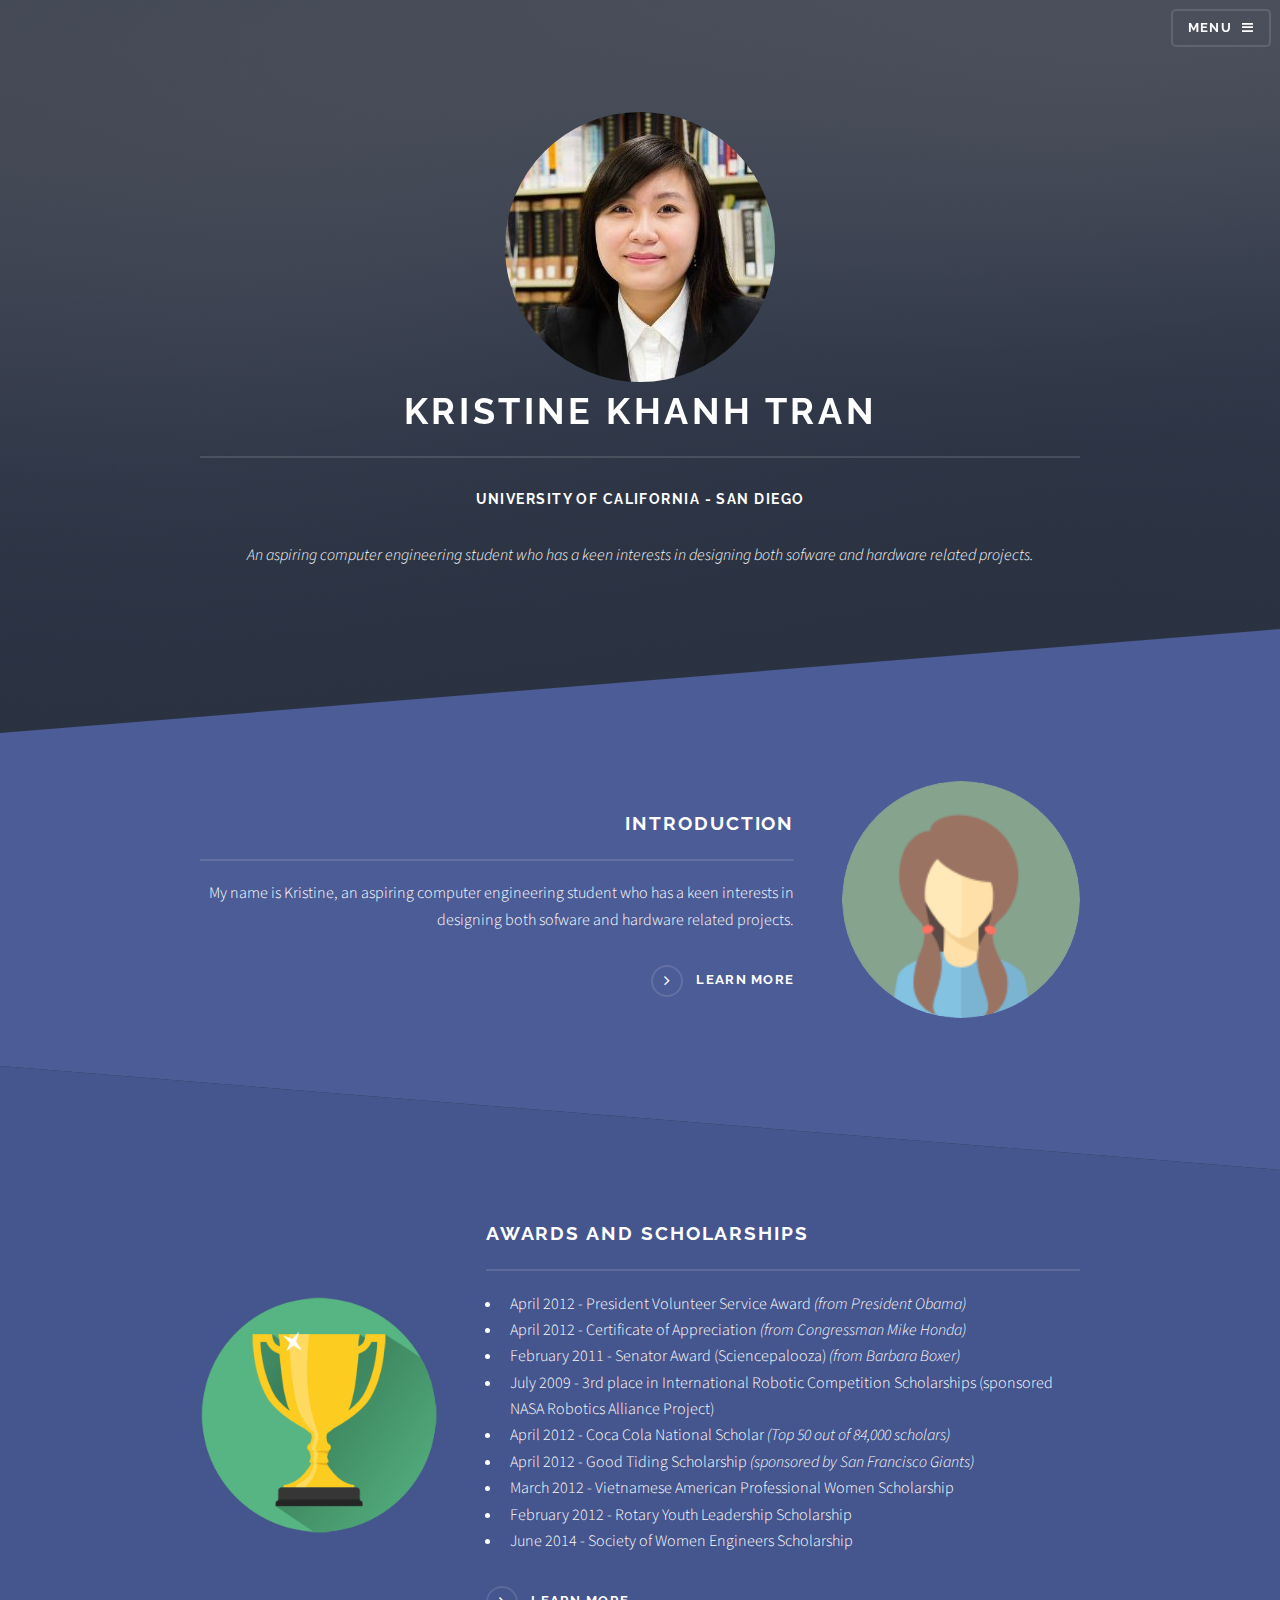
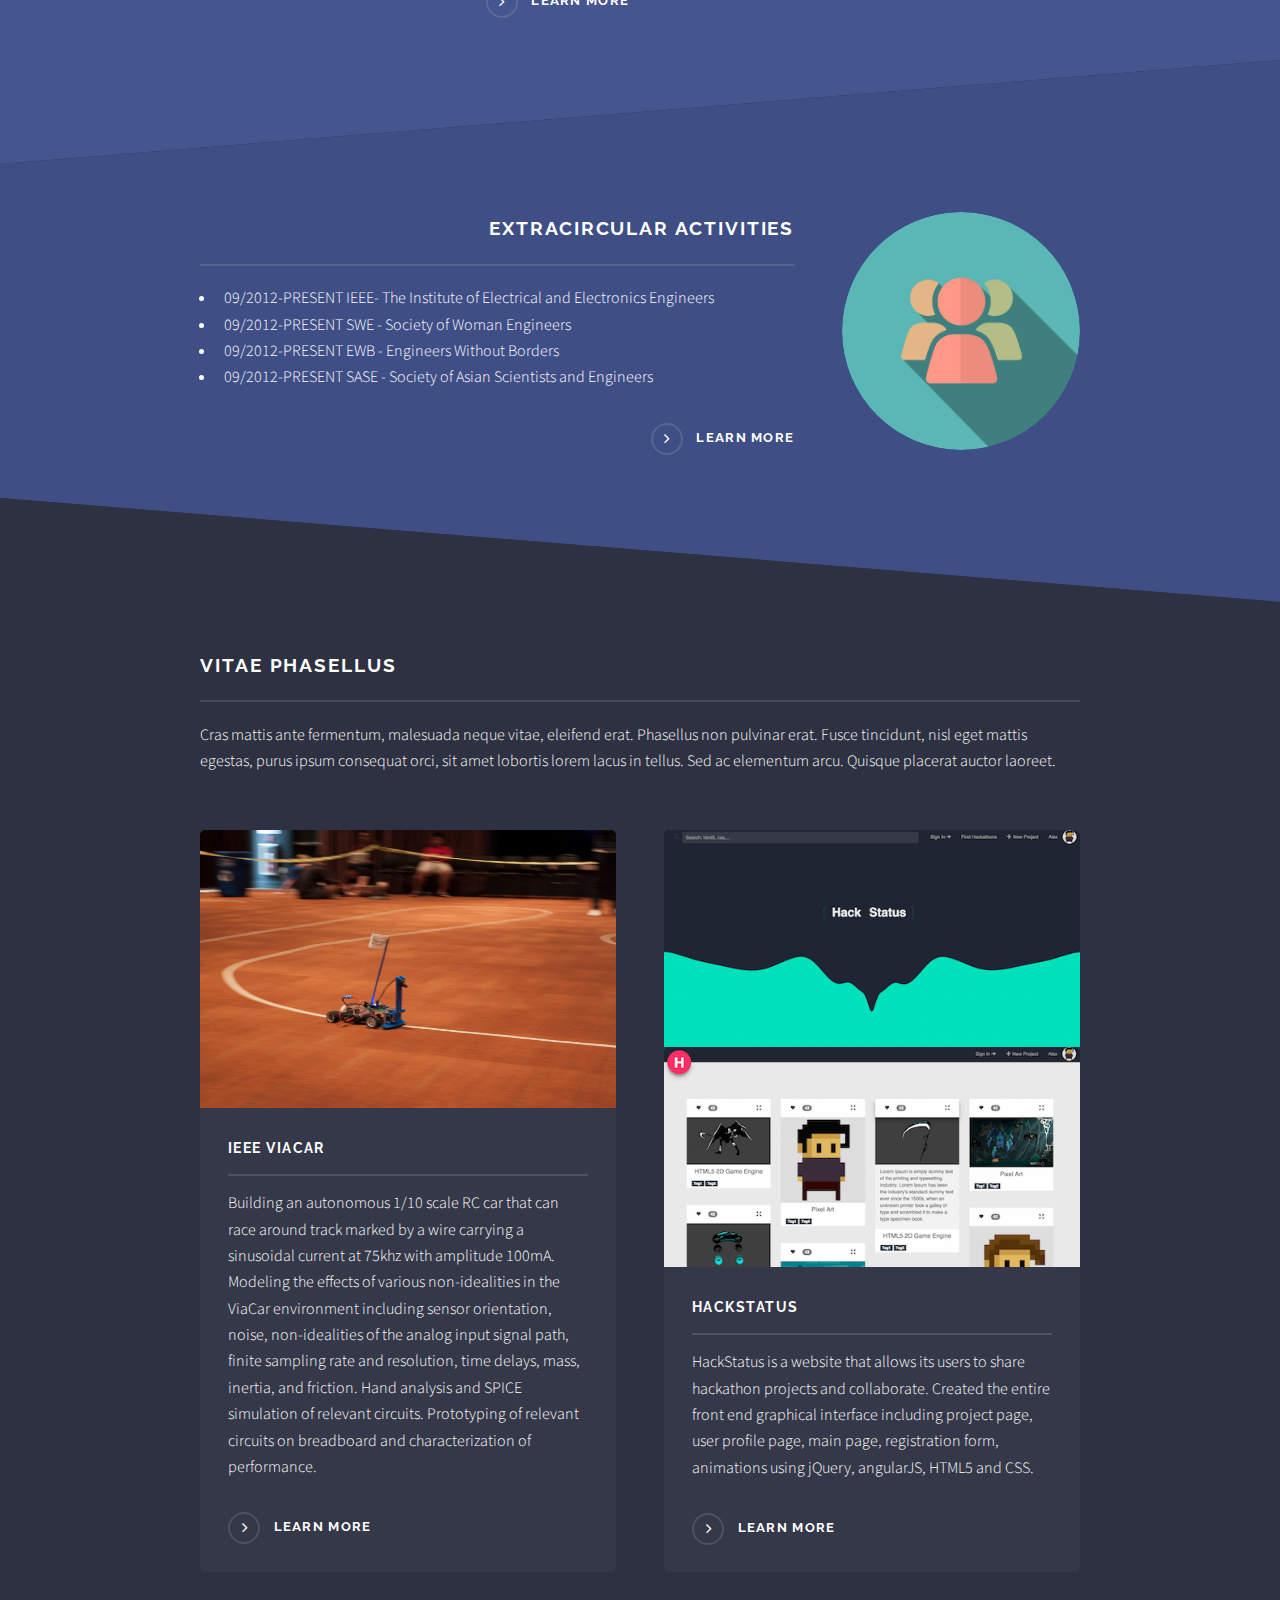
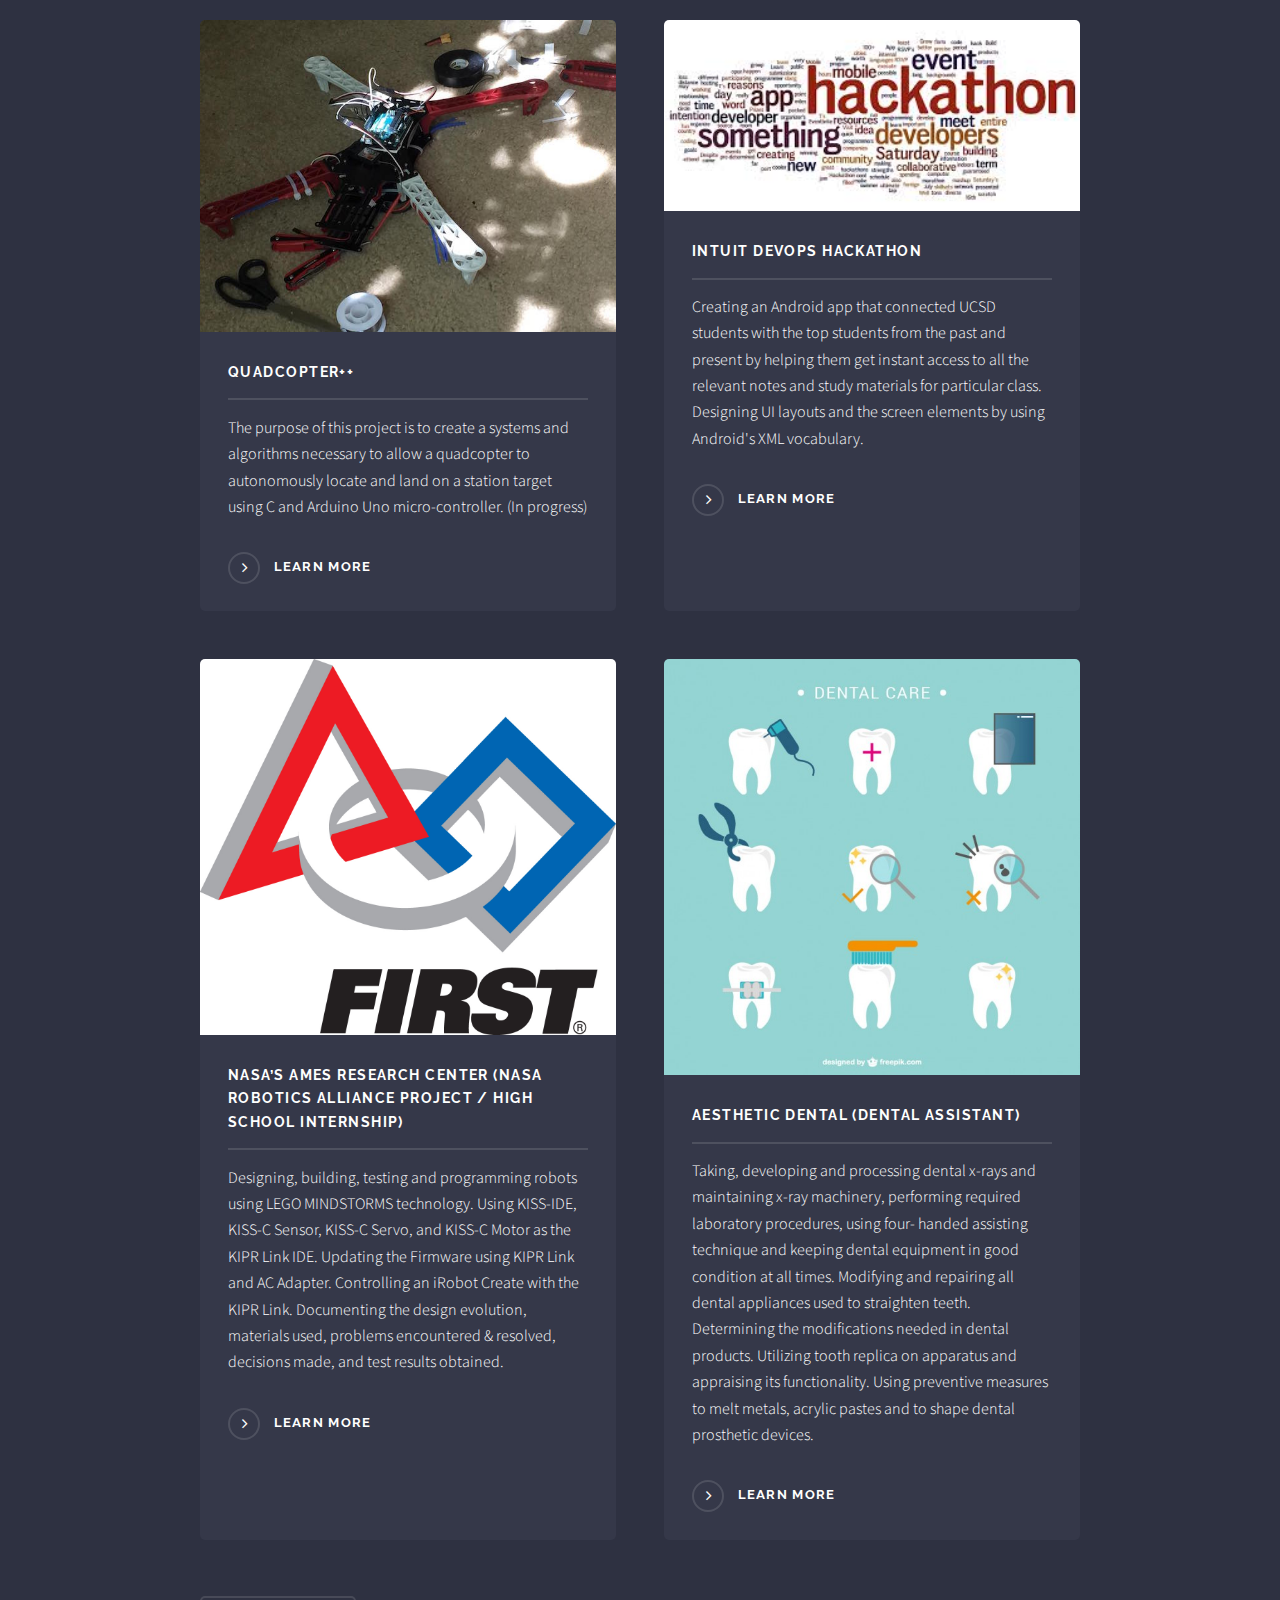
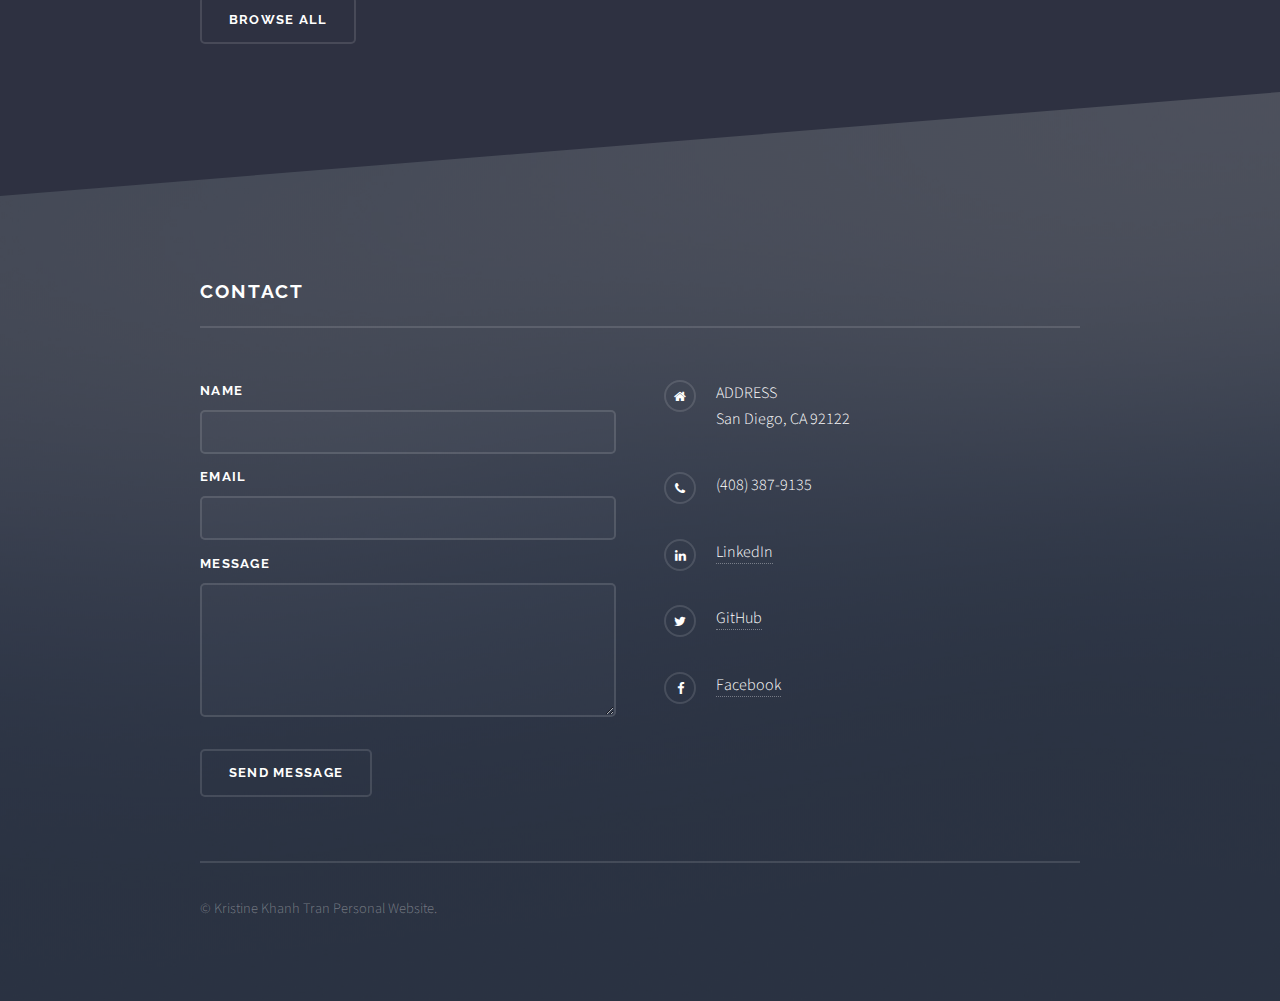
==== commit a2d6b7d2: "done basics, gotta fix project github link though" ====
--- a/index.html
+++ b/index.html
@@ -99,15 +99,10 @@
 									<div class="content">
 										<h2 class="major">Extracircular activities</h2>
 										<ul style="text-align:left">
-											<li>April 2012 - President Volunteer Service Award <i>(from President Obama)</i></li>
-											<li>April 2012 - Certificate of Appreciation <i>(from Congressman Mike Honda)</i></li>
-											<li>February 2011 - Senator Award (Sciencepalooza) <i>(from Barbara Boxer)</i></li>
-											<li>July 2009 - 3rd place in International Robotic Competition Scholarships (sponsored NASA Robotics Alliance Project)</li>
-											<li>April 2012 - Coca Cola National Scholar <i>(Top 50 out of 84,000 scholars)</i></li>
-											<li>April 2012 - Good Tiding Scholarship <i>(sponsored by San Francisco Giants)</i></li>
-											<li>March 2012 - Vietnamese American Professional Women Scholarship</li>
-											<li>February 2012 - Rotary Youth Leadership Scholarship</li>
-											<li>June 2014 - Society of Women Engineers Scholarship</li>
+											<li>09/2012-PRESENT	IEEE- The Institute of Electrical and Electronics Engineers</li>
+											<li>09/2012-PRESENT	SWE - Society of Woman Engineers</li>
+											<li>09/2012-PRESENT	EWB - Engineers Without Borders</li>
+											<li>09/2012-PRESENT	SASE - Society of Asian Scientists and Engineers</li>
 										</ul>
 										<a href="#" class="special">Learn more</a>
 									</div>
@@ -127,21 +122,33 @@
 											<a href="#" class="special">Learn more</a>
 										</article>
 										<article>
-											<a href="#" class="image"><img src="images/pic05.jpg" alt="" /></a>
-											<h3 class="major">Nisl placerat</h3>
-											<p>Lorem ipsum dolor sit amet, consectetur adipiscing vehicula id nulla dignissim dapibus ultrices.</p>
-											<a href="#" class="special">Learn more</a>
-										</article>
-										<article>
-											<a href="#" class="image"><img src="images/pic06.jpg" alt="" /></a>
-											<h3 class="major">Ante fermentum</h3>
-											<p>Lorem ipsum dolor sit amet, consectetur adipiscing vehicula id nulla dignissim dapibus ultrices.</p>
-											<a href="#" class="special">Learn more</a>
-										</article>
-										<article>
-											<a href="#" class="image"><img src="images/pic07.jpg" alt="" /></a>
-											<h3 class="major">Fusce consequat</h3>
-											<p>Lorem ipsum dolor sit amet, consectetur adipiscing vehicula id nulla dignissim dapibus ultrices.</p>
+											<a href="#" class="image"><img src="images/personal/hackstatus.png" alt="" /><img src="images/personal/hackstatus2.png" alt="" /></a>
+											<h3 class="major">Hackstatus</h3>
+											<p>HackStatus is a website that allows its users to share hackathon projects and collaborate. Created the entire front end graphical interface including project page, user profile page, main page, registration form, animations using jQuery, angularJS, HTML5 and CSS.</p>
+											<a href="#" class="special">Learn more</a>
+										</article>
+										<article>
+											<a href="#" class="image"><img src="images/personal/quadcopter.jpg" alt="" /></a>
+											<h3 class="major">Quadcopter++</h3>
+											<p>The purpose of this project is to create a systems and algorithms necessary to allow a quadcopter to autonomously locate and land on a station target using C and Arduino Uno micro-controller. (In progress)</p>
+											<a href="#" class="special">Learn more</a>
+										</article>
+										<article>
+											<a href="#" class="image"><img src="images/personal/hackathon.jpeg" alt="" /></a>
+											<h3 class="major">Intuit DevOps Hackathon</h3>
+											<p>	Creating an Android app that connected UCSD students with the top students from the past and present by helping them get instant access to all the relevant notes and study materials for particular class. Designing UI layouts and the screen elements by using Android's XML vocabulary.</p>
+											<a href="#" class="special">Learn more</a>
+										</article>
+										<article>
+											<a href="#" class="image"><img src="images/personal/robotics.jpg" alt="" /></a>
+											<h3 class="major">NASA’S AMES RESEARCH CENTER (NASA Robotics Alliance Project / High School Internship)</h3>
+											<p>	Designing, building, testing and programming robots using LEGO MINDSTORMS technology. Using KISS-IDE, KISS-C Sensor, KISS-C Servo, and KISS-C Motor as the KIPR Link IDE. Updating the Firmware using KIPR Link and AC Adapter. Controlling an iRobot Create with the KIPR Link. Documenting the design evolution, materials used, problems encountered & resolved, decisions made, and test results obtained.</p>
+											<a href="#" class="special">Learn more</a>
+										</article>
+										<article>
+											<a href="#" class="image"><img src="images/personal/dental.jpg" alt="" /></a>
+											<h3 class="major">AESTHETIC DENTAL (Dental Assistant)</h3>
+											<p>	Taking, developing and processing dental x-rays and maintaining x-ray machinery, performing required laboratory procedures, using four- handed assisting technique and keeping dental equipment in good condition at all times. Modifying and repairing all dental appliances used to straighten teeth. Determining the modifications needed in dental products. Utilizing tooth replica on apparatus and appraising its functionality. Using preventive measures to melt metals, acrylic pastes and to shape dental prosthetic devices.</p>
 											<a href="#" class="special">Learn more</a>
 										</article>
 									</section>
@@ -153,11 +160,12 @@
 
 					</section>
 
+
 				<!-- Footer -->
 					<section id="footer">
 						<div class="inner">
-							<h2 class="major">Get in touch</h2>
-							<p>Cras mattis ante fermentum, malesuada neque vitae, eleifend erat. Phasellus non pulvinar erat. Fusce tincidunt, nisl eget mattis egestas, purus ipsum consequat orci, sit amet lobortis lorem lacus in tellus. Sed ac elementum arcu. Quisque placerat auctor laoreet.</p>
+							<h2 class="major">CONTACT</h2>
+							<p></p>
 							<form method="post" action="#">
 								<div class="field">
 									<label for="name">Name</label>
@@ -177,21 +185,21 @@
 							</form>
 							<ul class="contact">
 								<li class="fa-home">
-									Untitled Inc<br />
-									1234 Somewhere Road Suite #2894<br />
-									Nashville, TN 00000-0000
+									ADDRESS<br />
+									San Diego, CA 92122<br />
+									
 								</li>
-								<li class="fa-phone">(000) 000-0000</li>
-								<li class="fa-envelope"><a href="#">information@untitled.tld</a></li>
-								<li class="fa-twitter"><a href="#">twitter.com/untitled-tld</a></li>
-								<li class="fa-facebook"><a href="#">facebook.com/untitled-tld</a></li>
-								<li class="fa-instagram"><a href="#">instagram.com/untitled-tld</a></li>
+								<li class="fa-phone">(408) 387-9135</li>
+								<li class="fa-linkedin"><a href="https://www.linkedin.com/in/krisine-khanh-tran-22a036103?trk=hp-identity-name">LinkedIn</a></li>
+								<li class="fa-twitter"><a href="https://github.com/kristinetran14">GitHub</a></li>
+								<li class="fa-facebook"><a href="https://www.facebook.com/kristine.tran.9847">Facebook</a></li>
 							</ul>
 							<ul class="copyright">
-								<li>&copy; Untitled Inc. All rights reserved.</li><li>Design: <a href="http://html5up.net">HTML5 UP</a></li>
+								<li>&copy; Kristine Khanh Tran Personal Website.</li>
 							</ul>
 						</div>
 					</section>
+
 
 			</div>
 
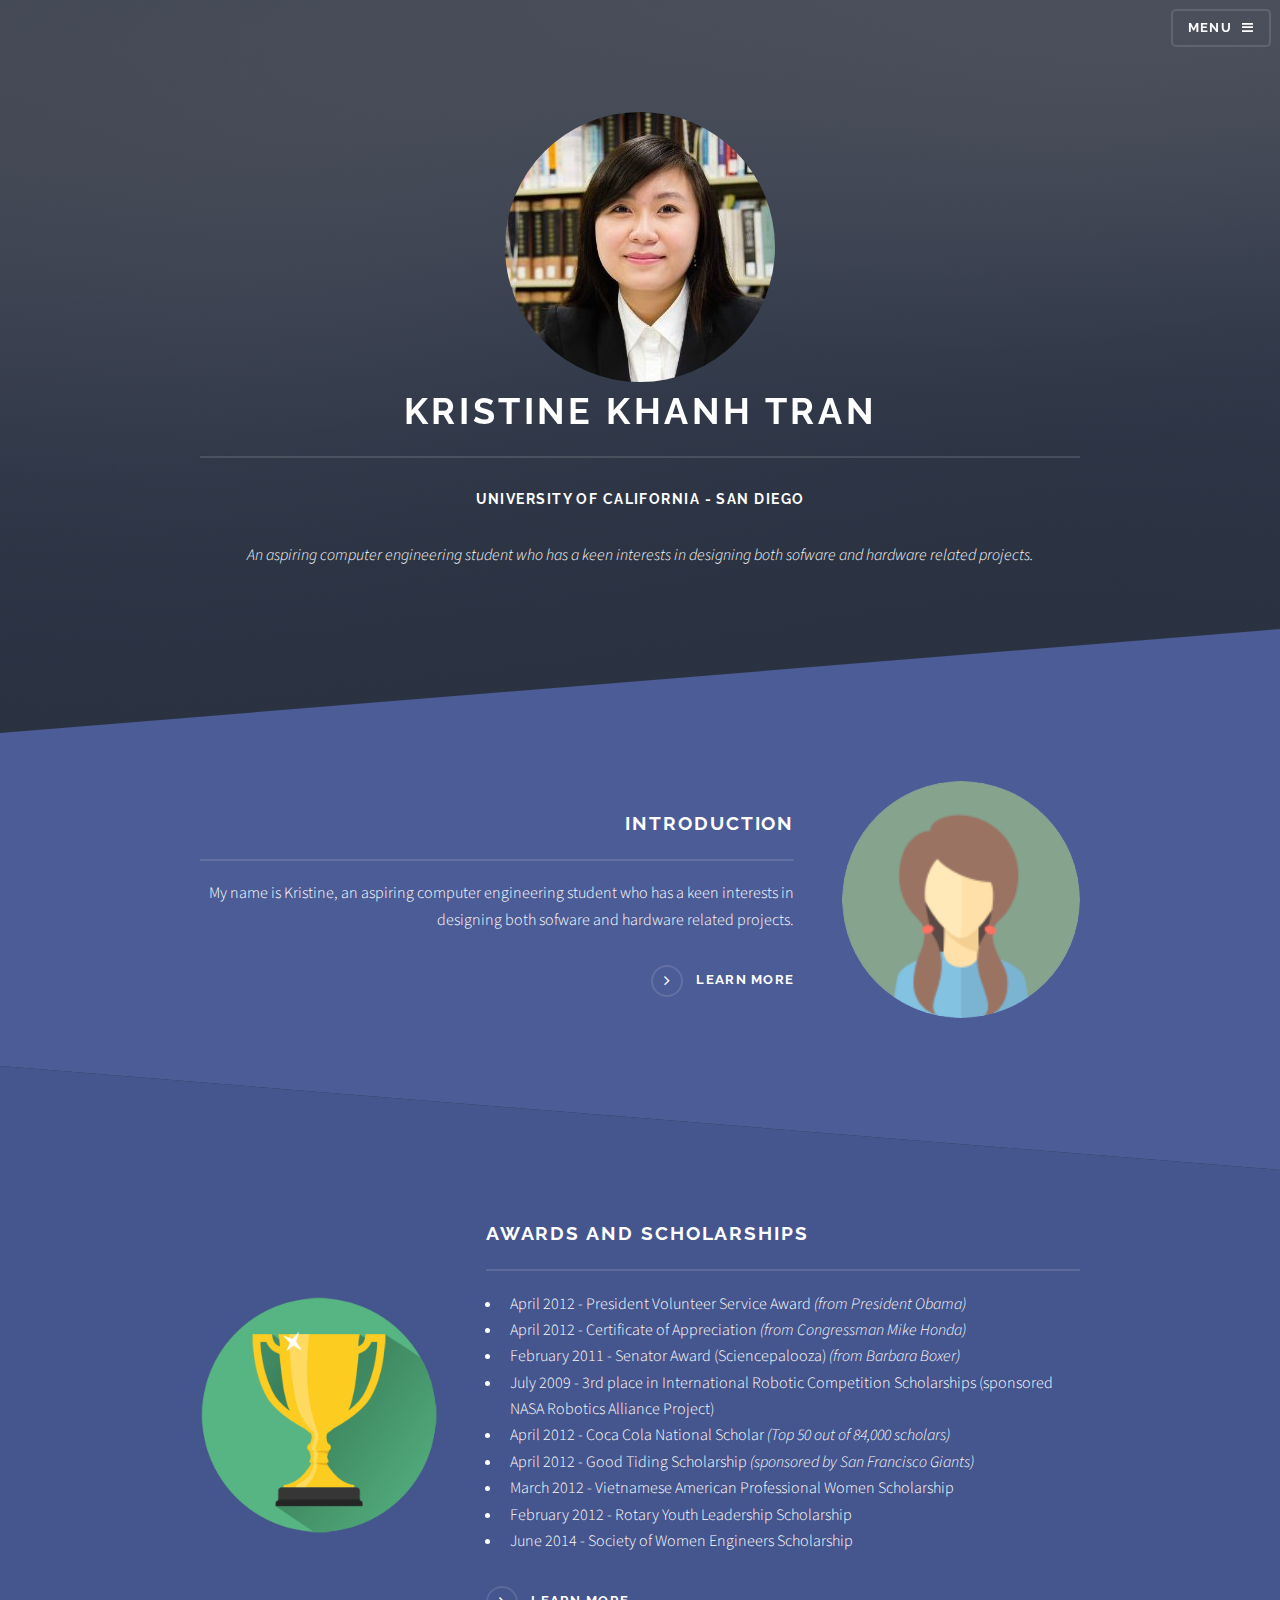
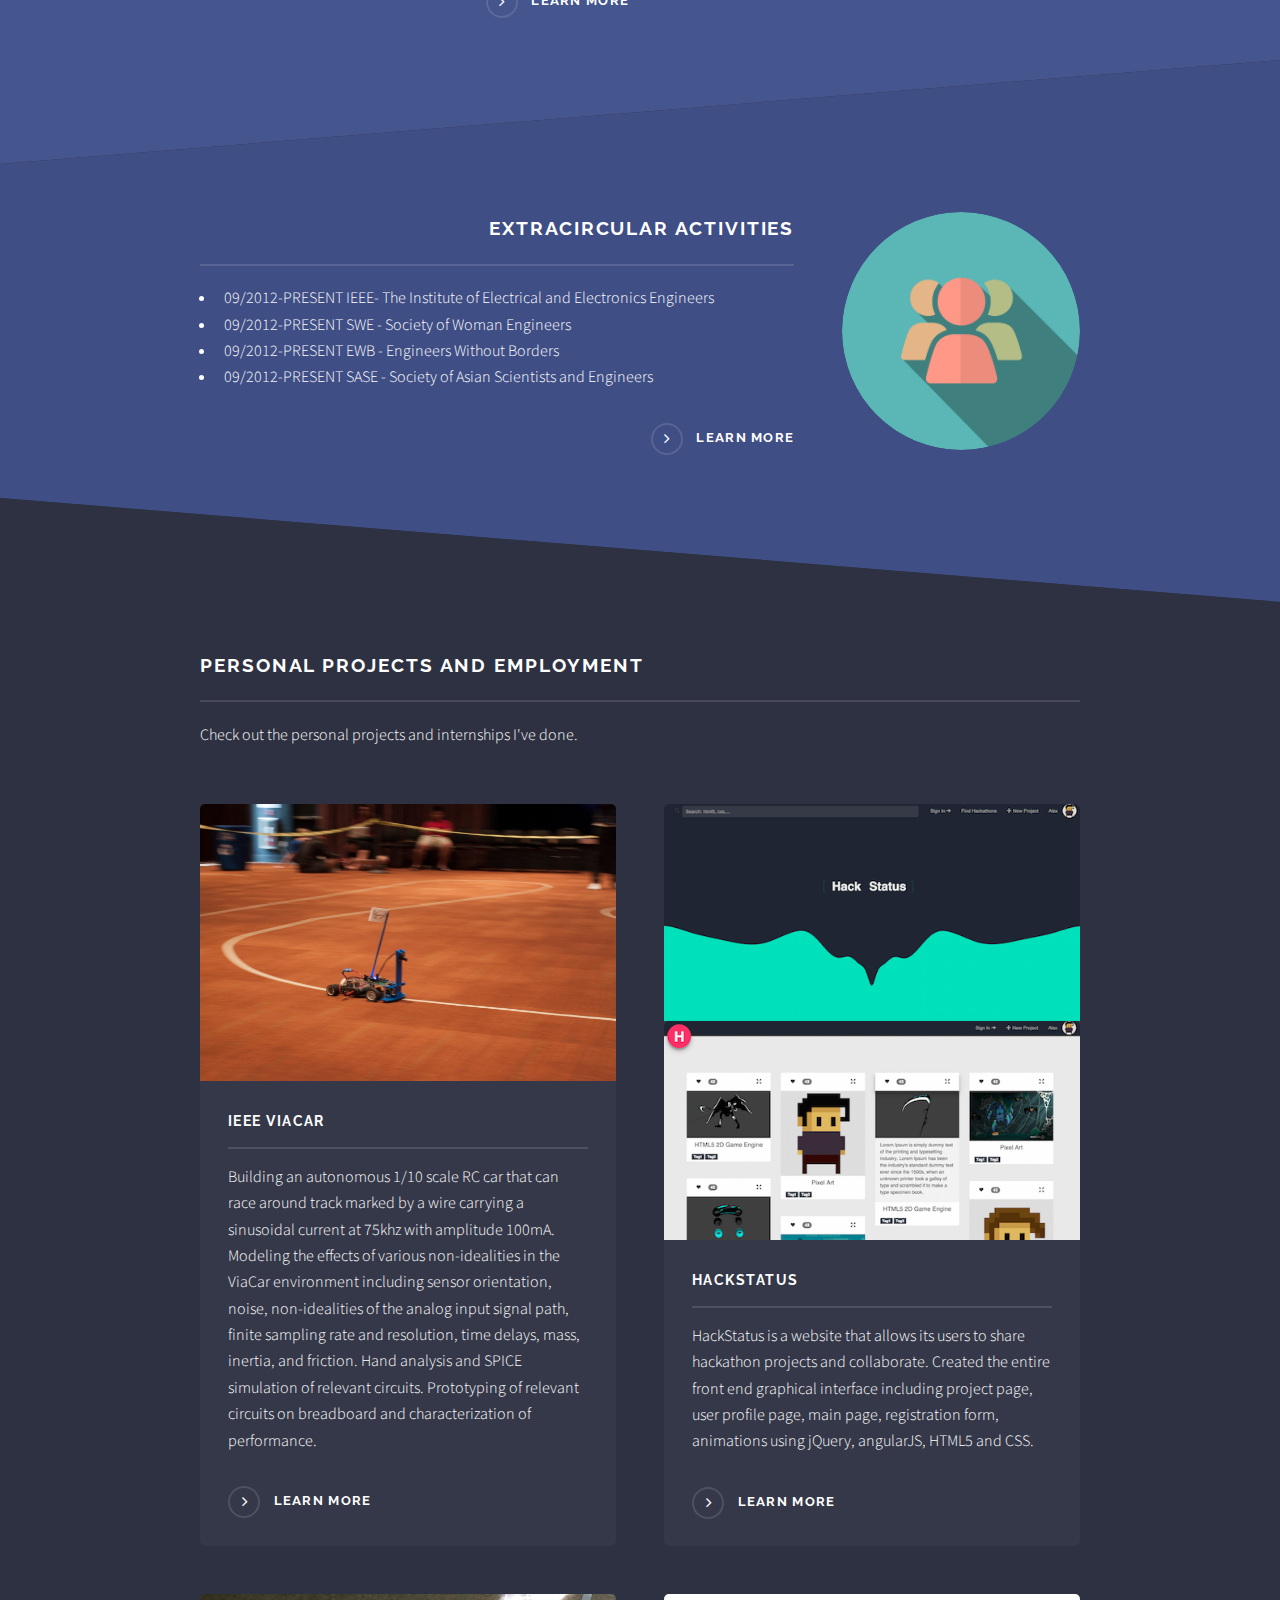
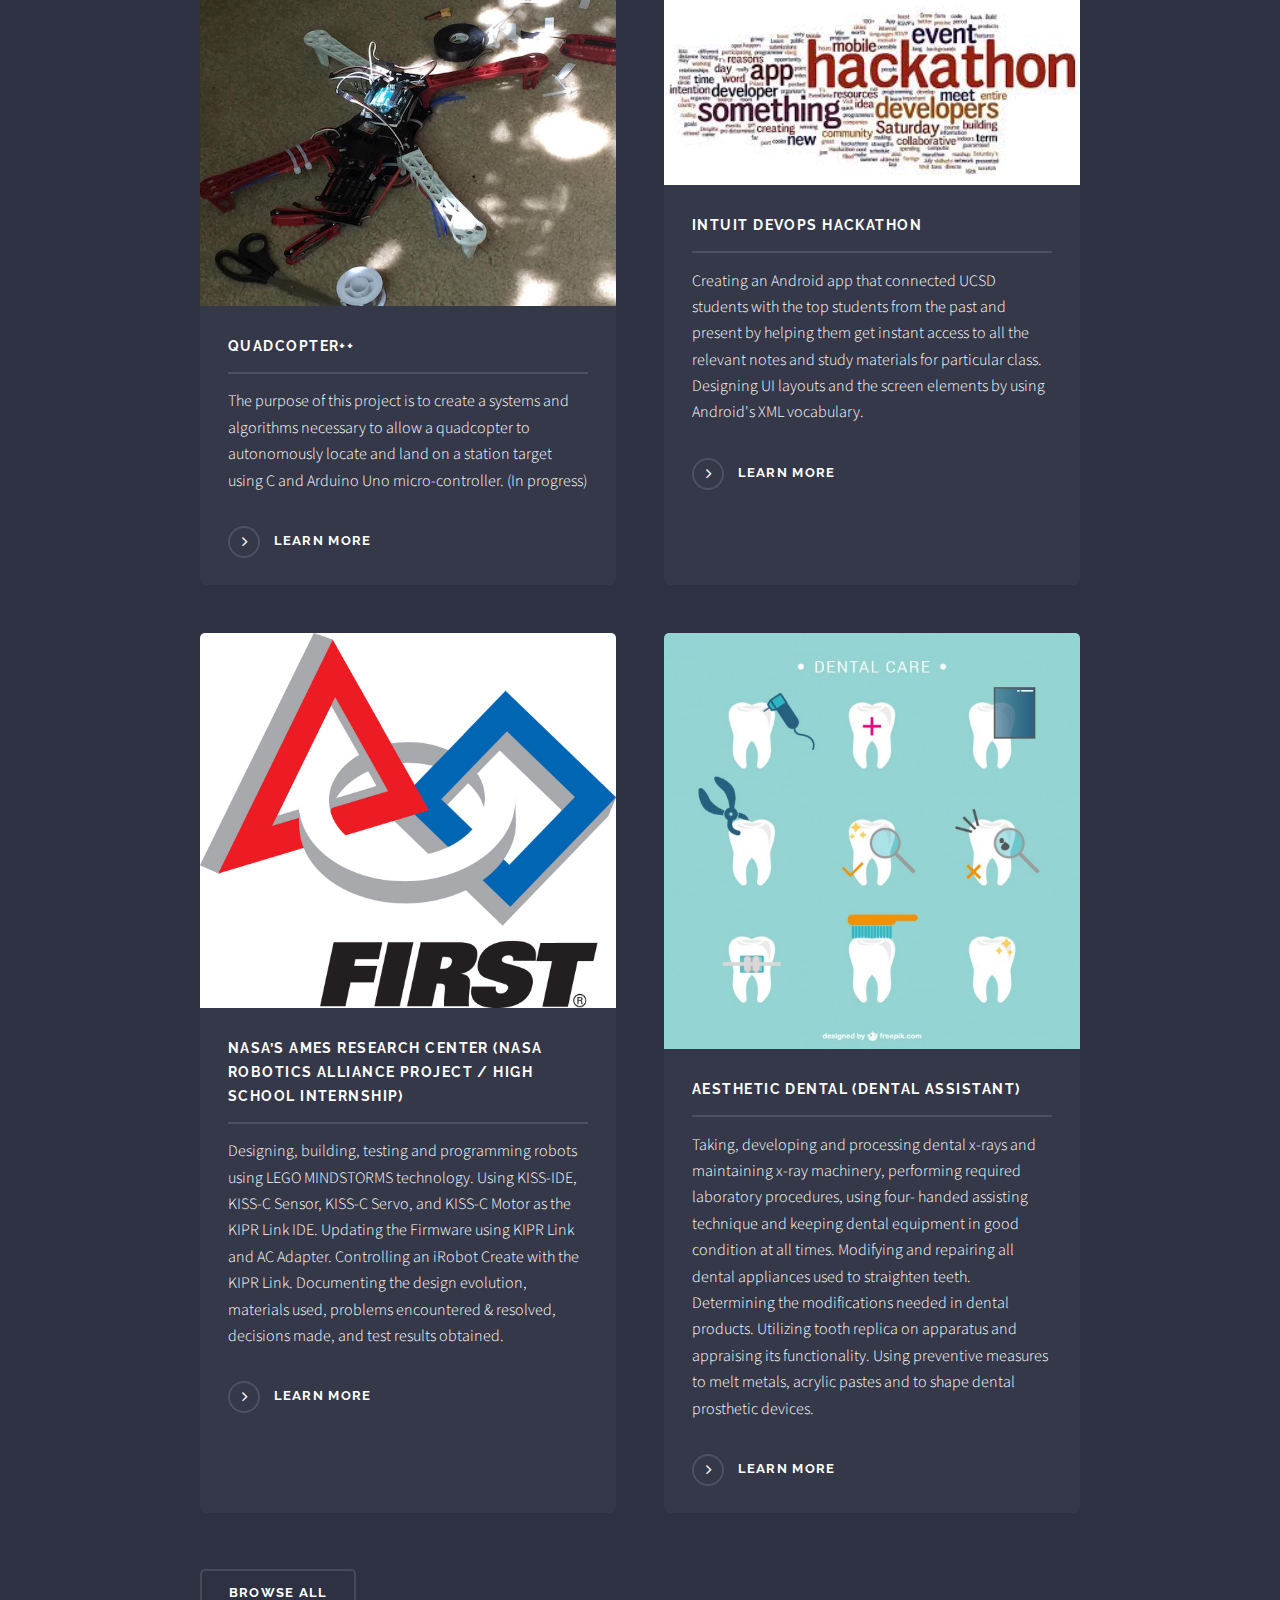
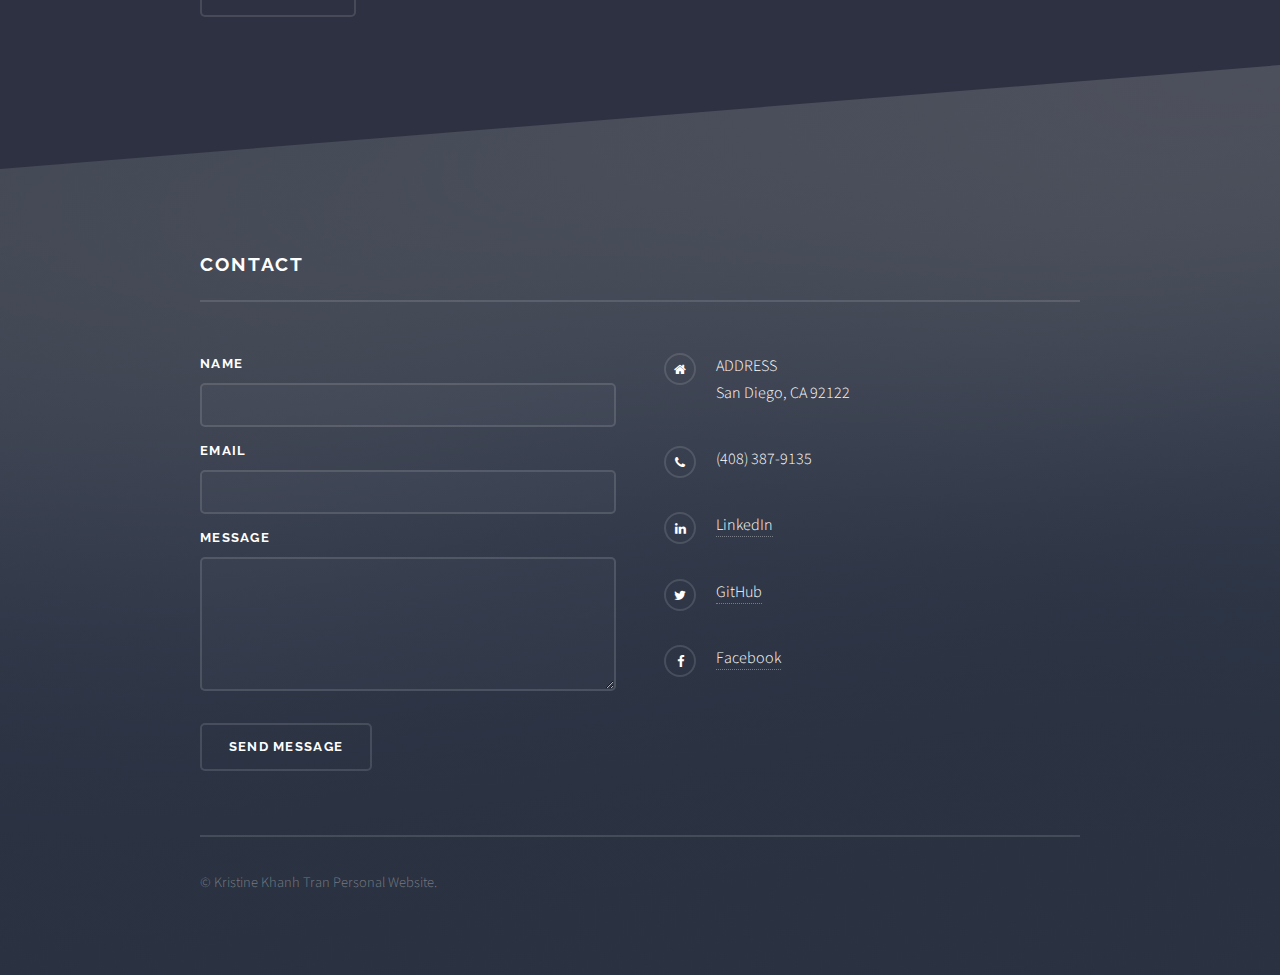
==== commit d3948ce9: "fixed project description" ====
--- a/index.html
+++ b/index.html
@@ -112,8 +112,8 @@
 						<!-- Four -->
 							<section id="four" class="wrapper alt style1">
 								<div class="inner">
-									<h2 class="major">Vitae phasellus</h2>
-									<p>Cras mattis ante fermentum, malesuada neque vitae, eleifend erat. Phasellus non pulvinar erat. Fusce tincidunt, nisl eget mattis egestas, purus ipsum consequat orci, sit amet lobortis lorem lacus in tellus. Sed ac elementum arcu. Quisque placerat auctor laoreet.</p>
+									<h2 class="major">Personal Projects and Employment</h2>
+									<p>Check out the personal projects and internships I've done.</p>
 									<section class="features">
 										<article>
 											<a href="#" class="image"><img src="images/personal/viacar.jpg" alt="" /></a>
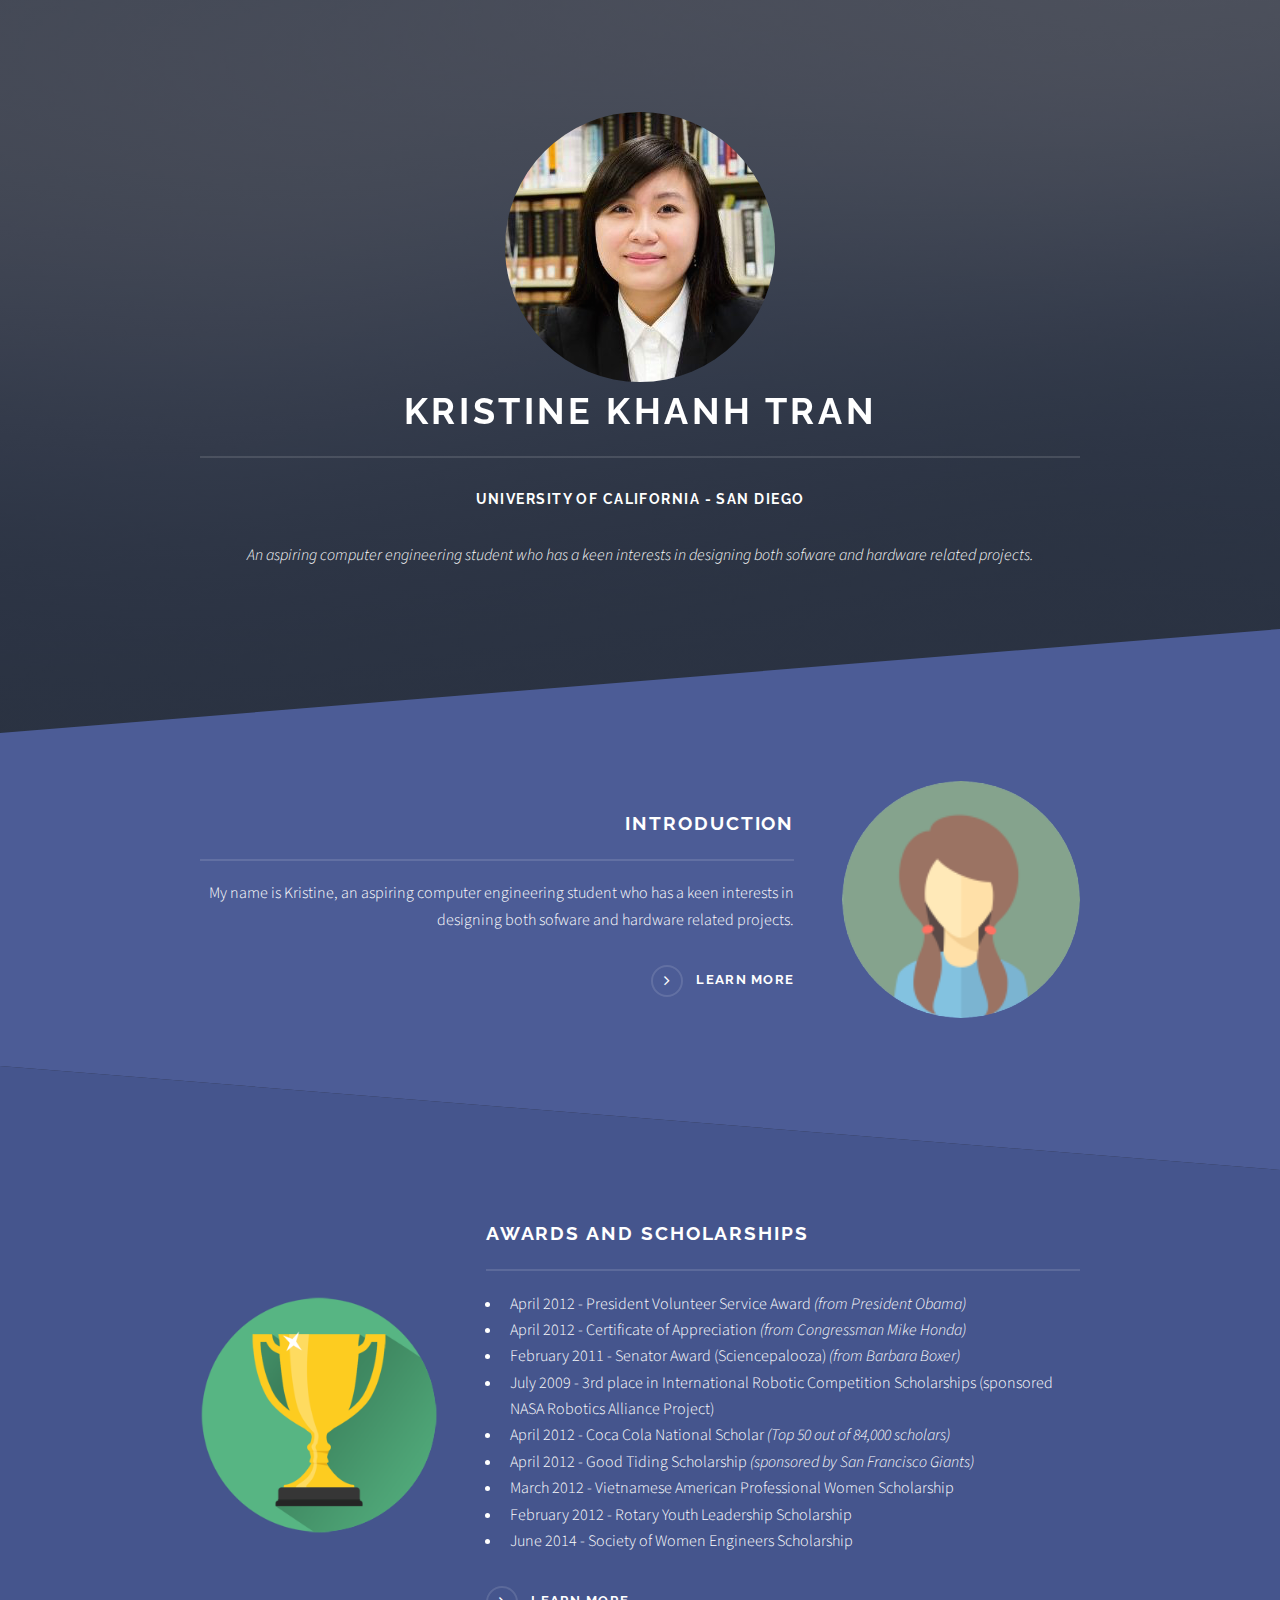
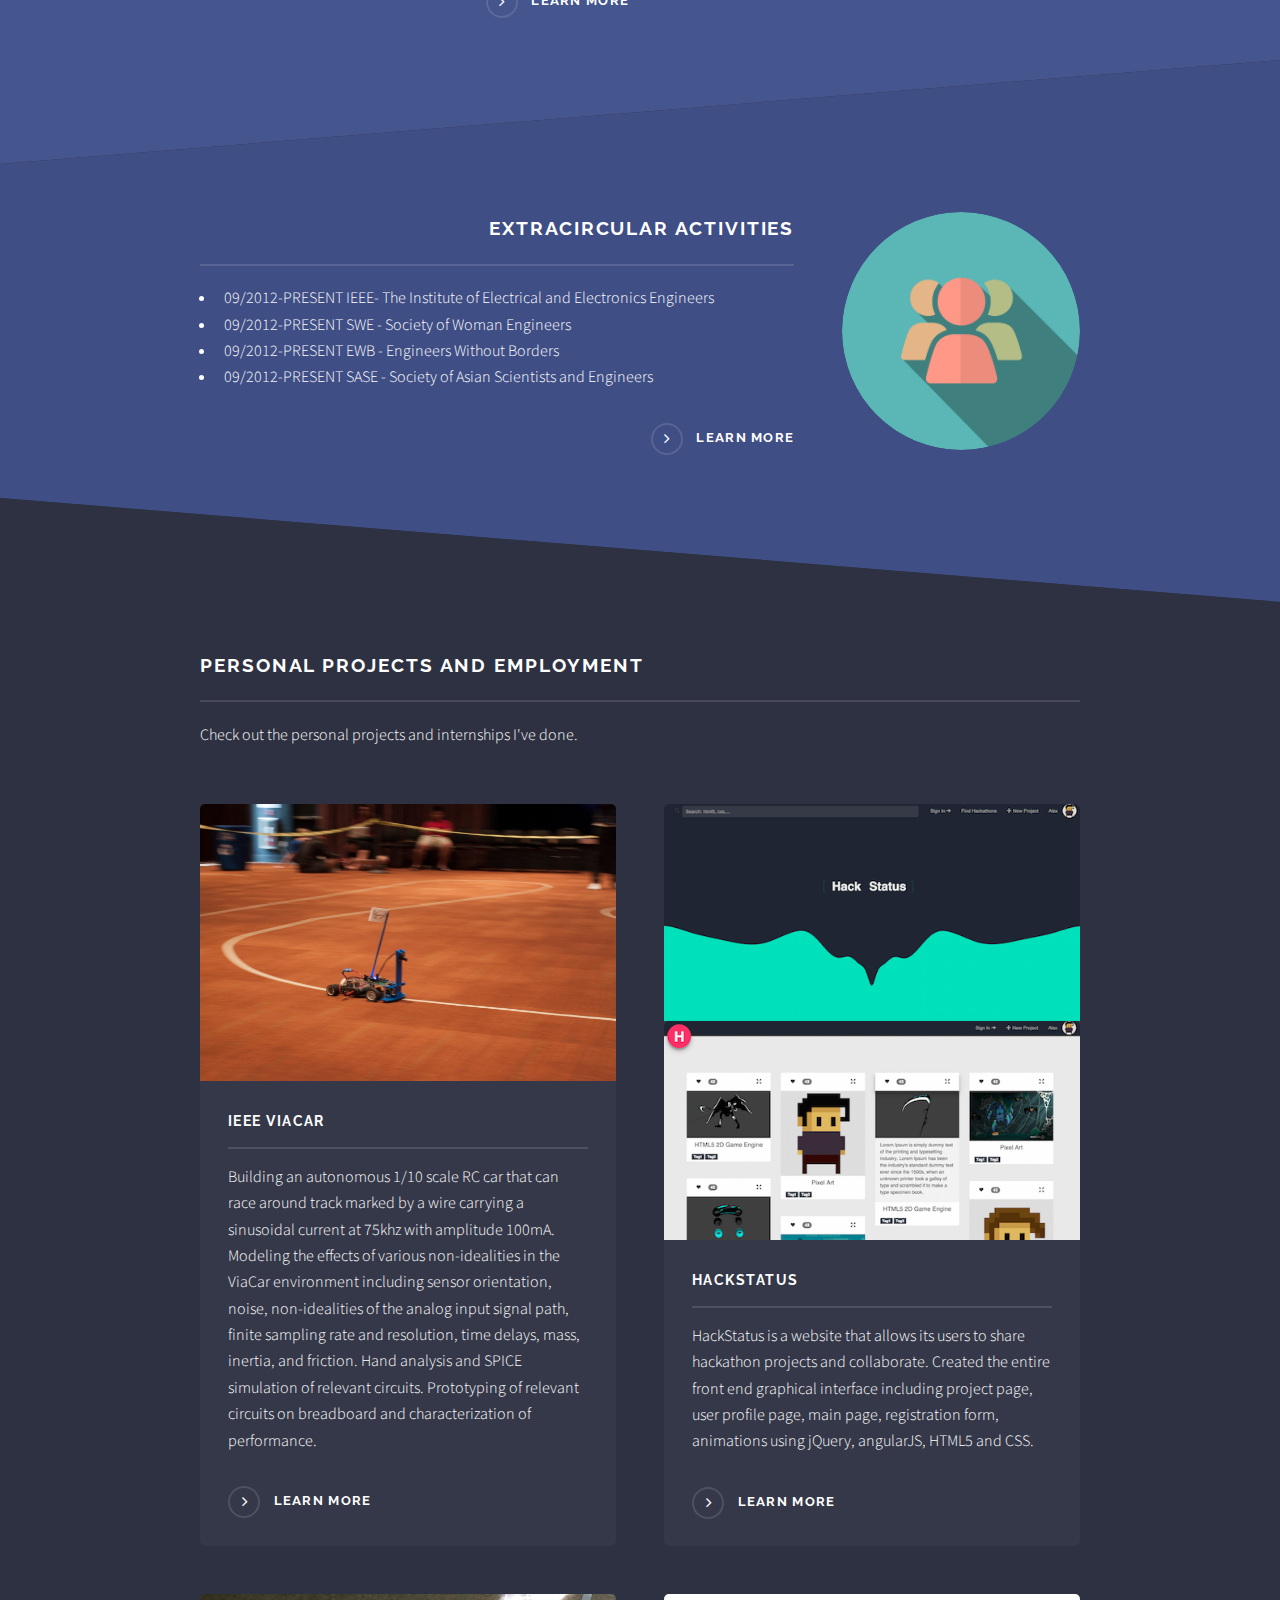
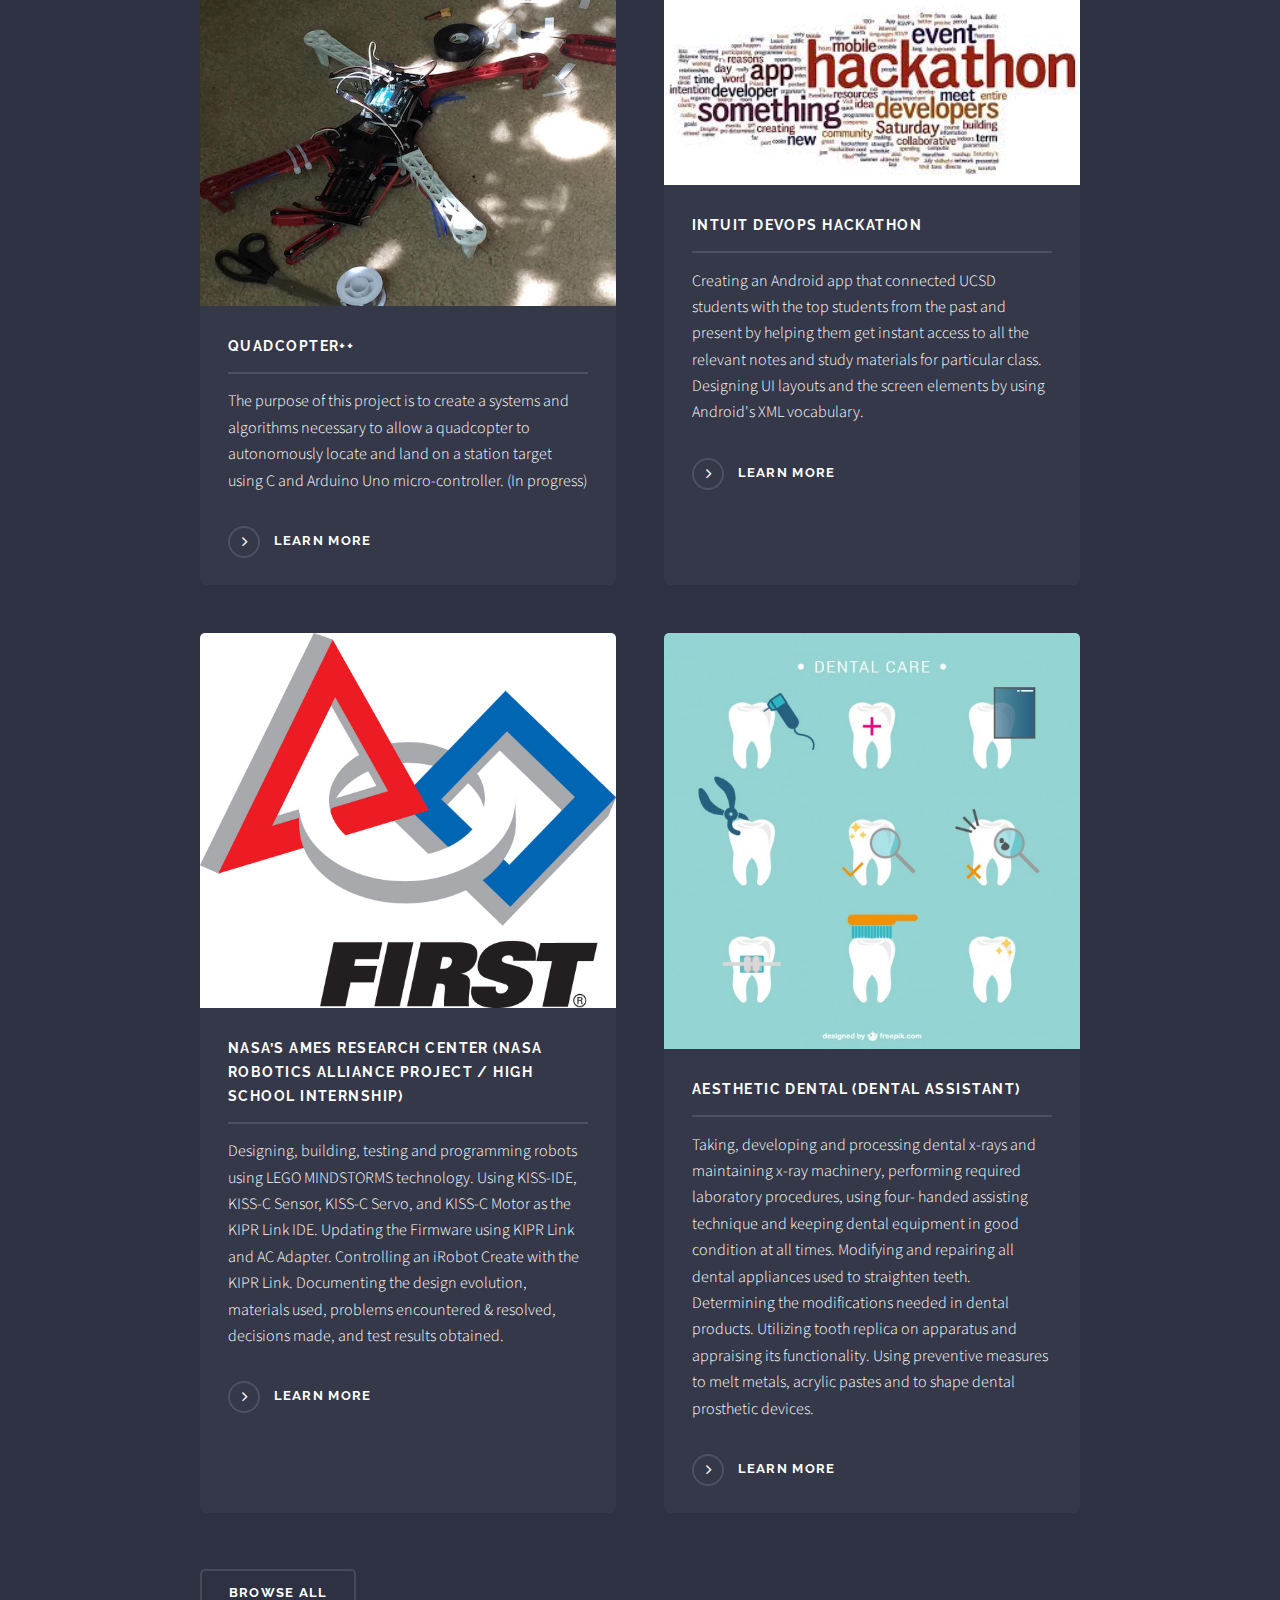
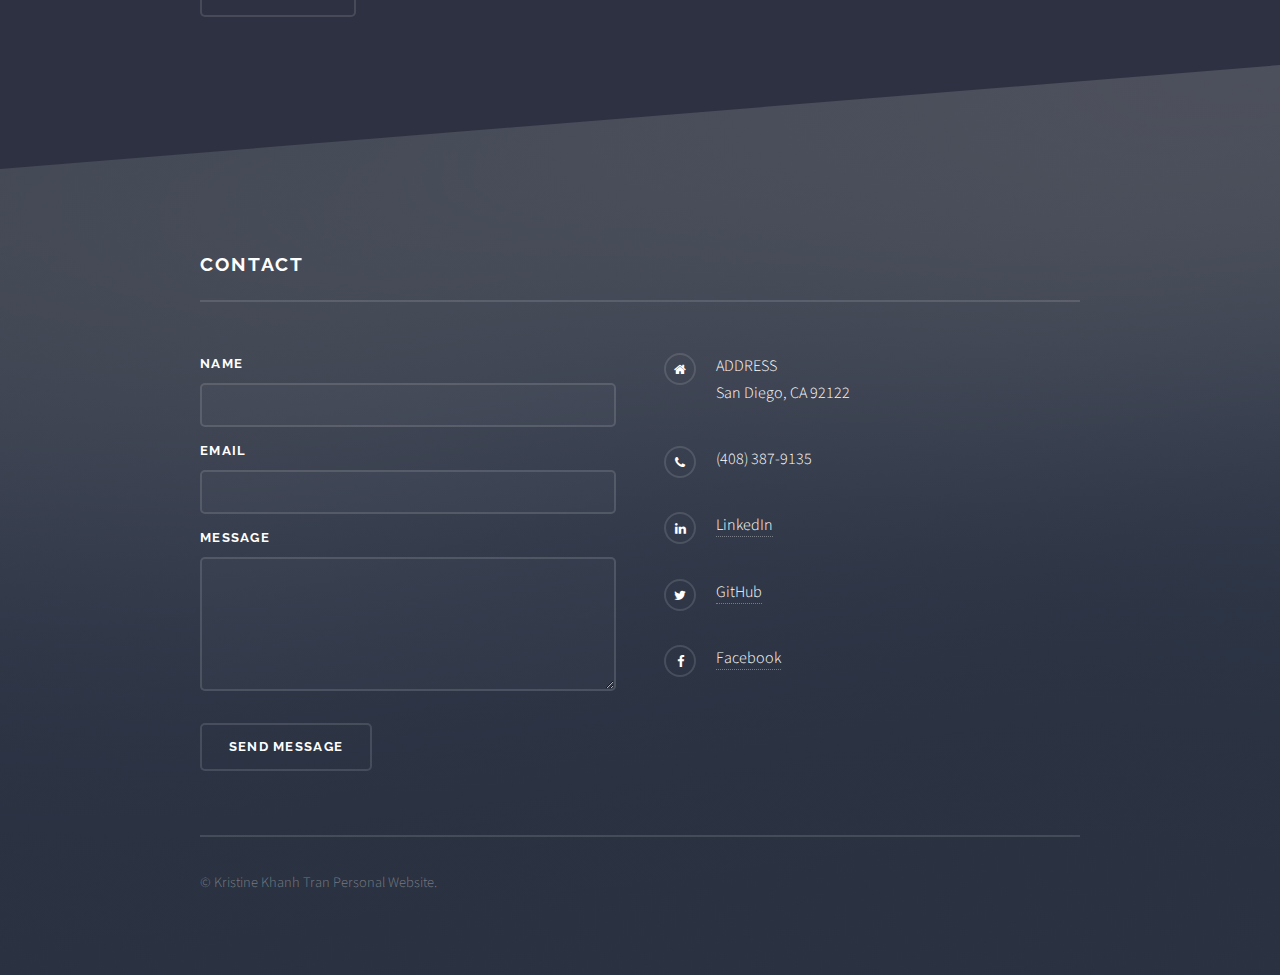
==== commit f07a8101: "deleted navibar" ====
--- a/index.html
+++ b/index.html
@@ -20,27 +20,27 @@
 			<div id="page-wrapper">
 
 				<!-- Header -->
-					<header id="header" class="alt">
+<!-- 					<header id="header" class="alt">
 						<h1><a href="index.html"> KRISTINE | PERSONAL WEBSITE</a></h1>
 						<nav>
 							<a href="#menu">Menu</a>
 						</nav>
-					</header>
+					</header> -->
 
 				<!-- Menu -->
-					<nav id="menu">
+<!-- 					<nav id="menu">
 						<div class="inner">
 							<h2>Menu</h2>
 							<ul class="links">
-								<li><a href="index.html">INTRODUCTION</a></li>
-								<li><a href="generic.html">PERSONAL PROJECTS</a></li>
-								<li><a href="elements.html">AWARDS AND SCHOLARSHIPS</a></li>
+								<li><a href="#">INTRODUCTION</a></li>
+								<li><a href="#">PERSONAL PROJECTS</a></li>
+								<li><a href="#">AWARDS AND SCHOLARSHIPS</a></li>
 								<li><a href="#">EXTRACURRICULAR ACTIVITIES</a></li>
 								<li><a href="#">CONTACT</a></li>
 							</ul>
 							<a href="#" class="close">Close</a>
 						</div>
-					</nav>
+					</nav> -->
 
 				<!-- Banner -->
 					<section id="banner">
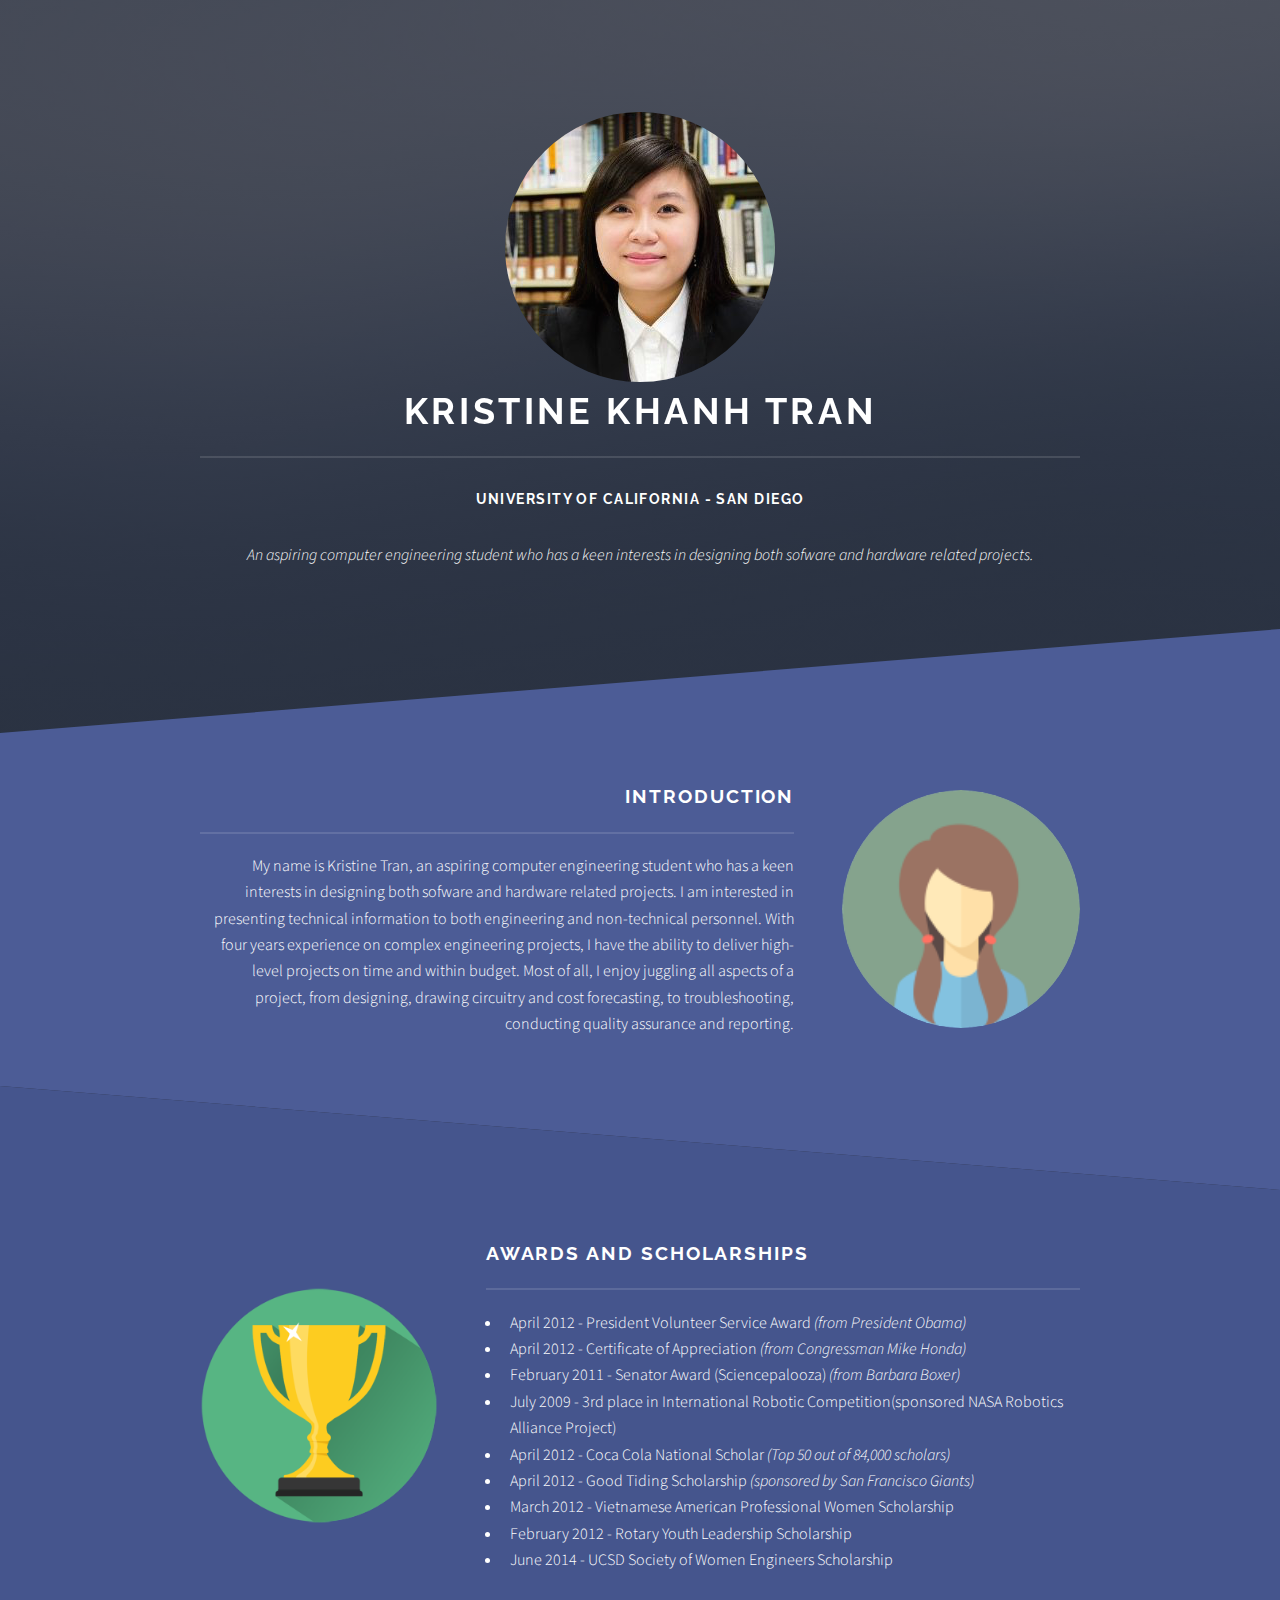
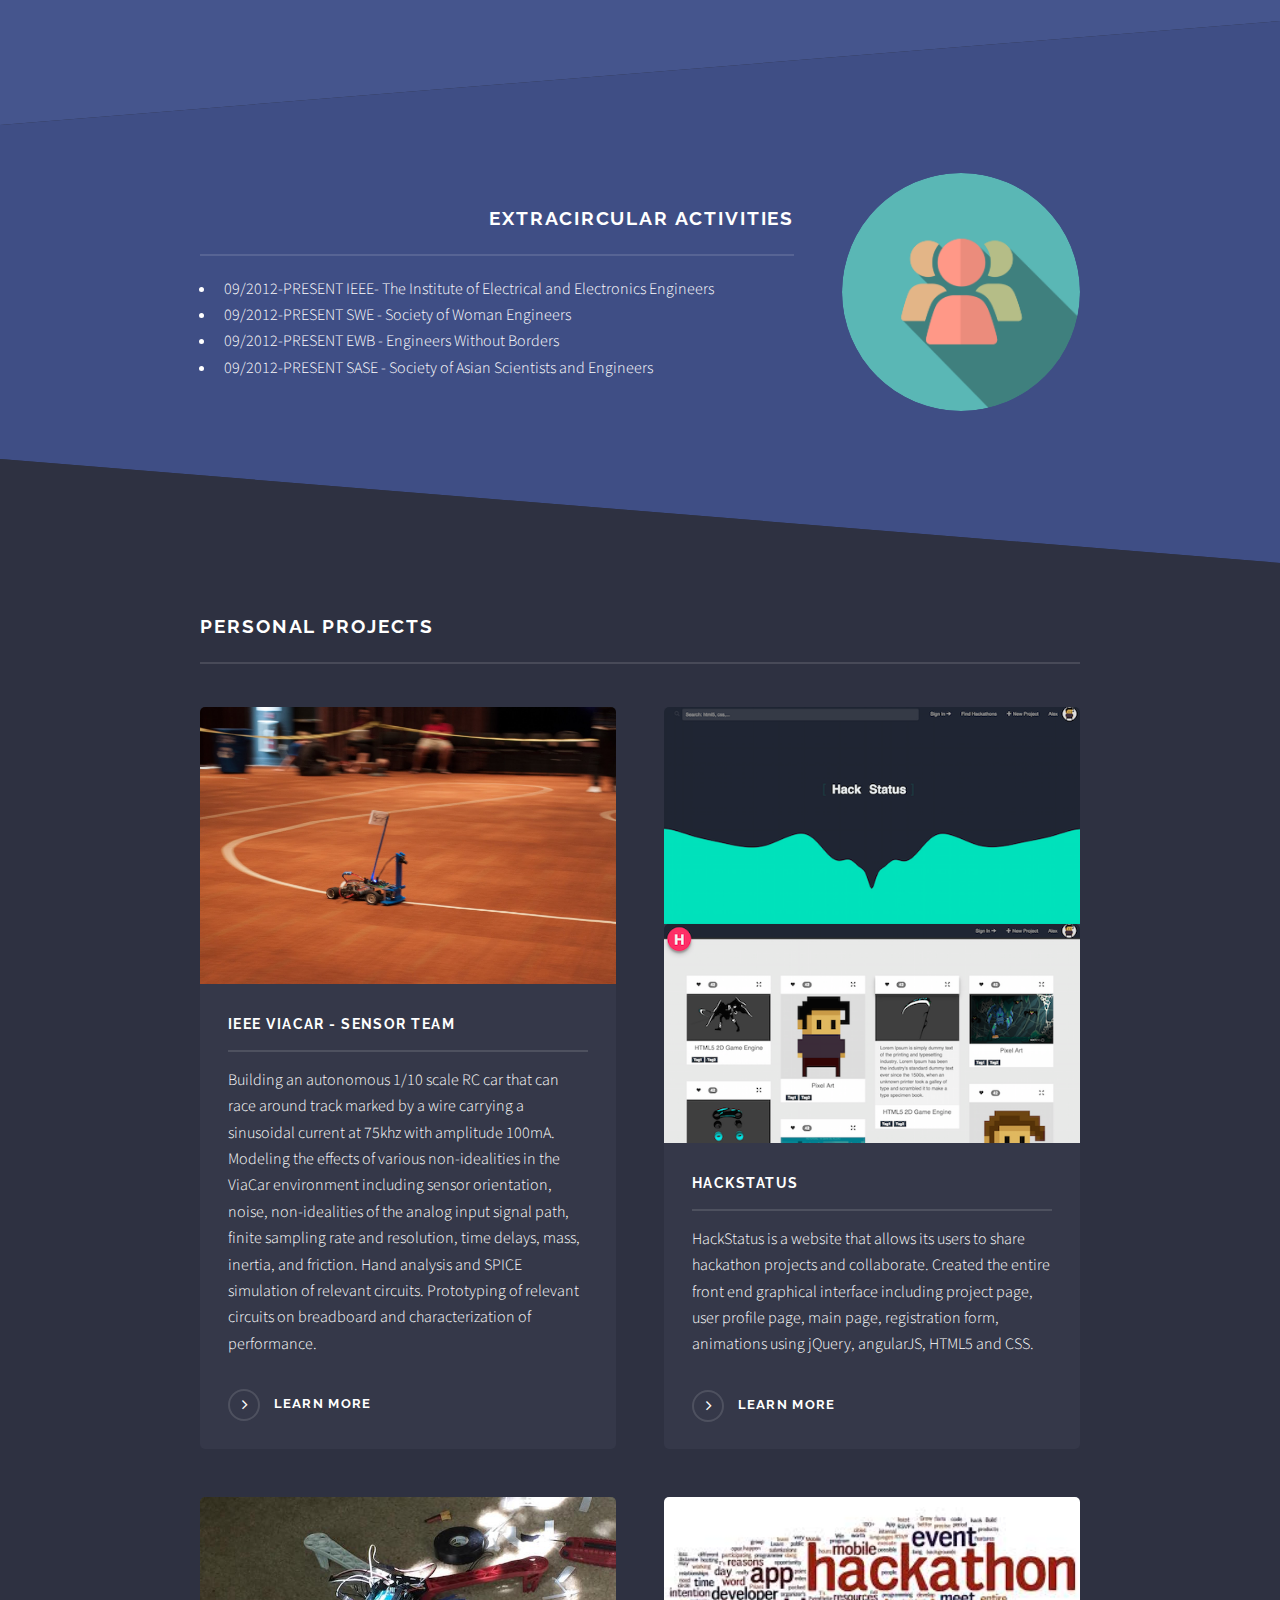
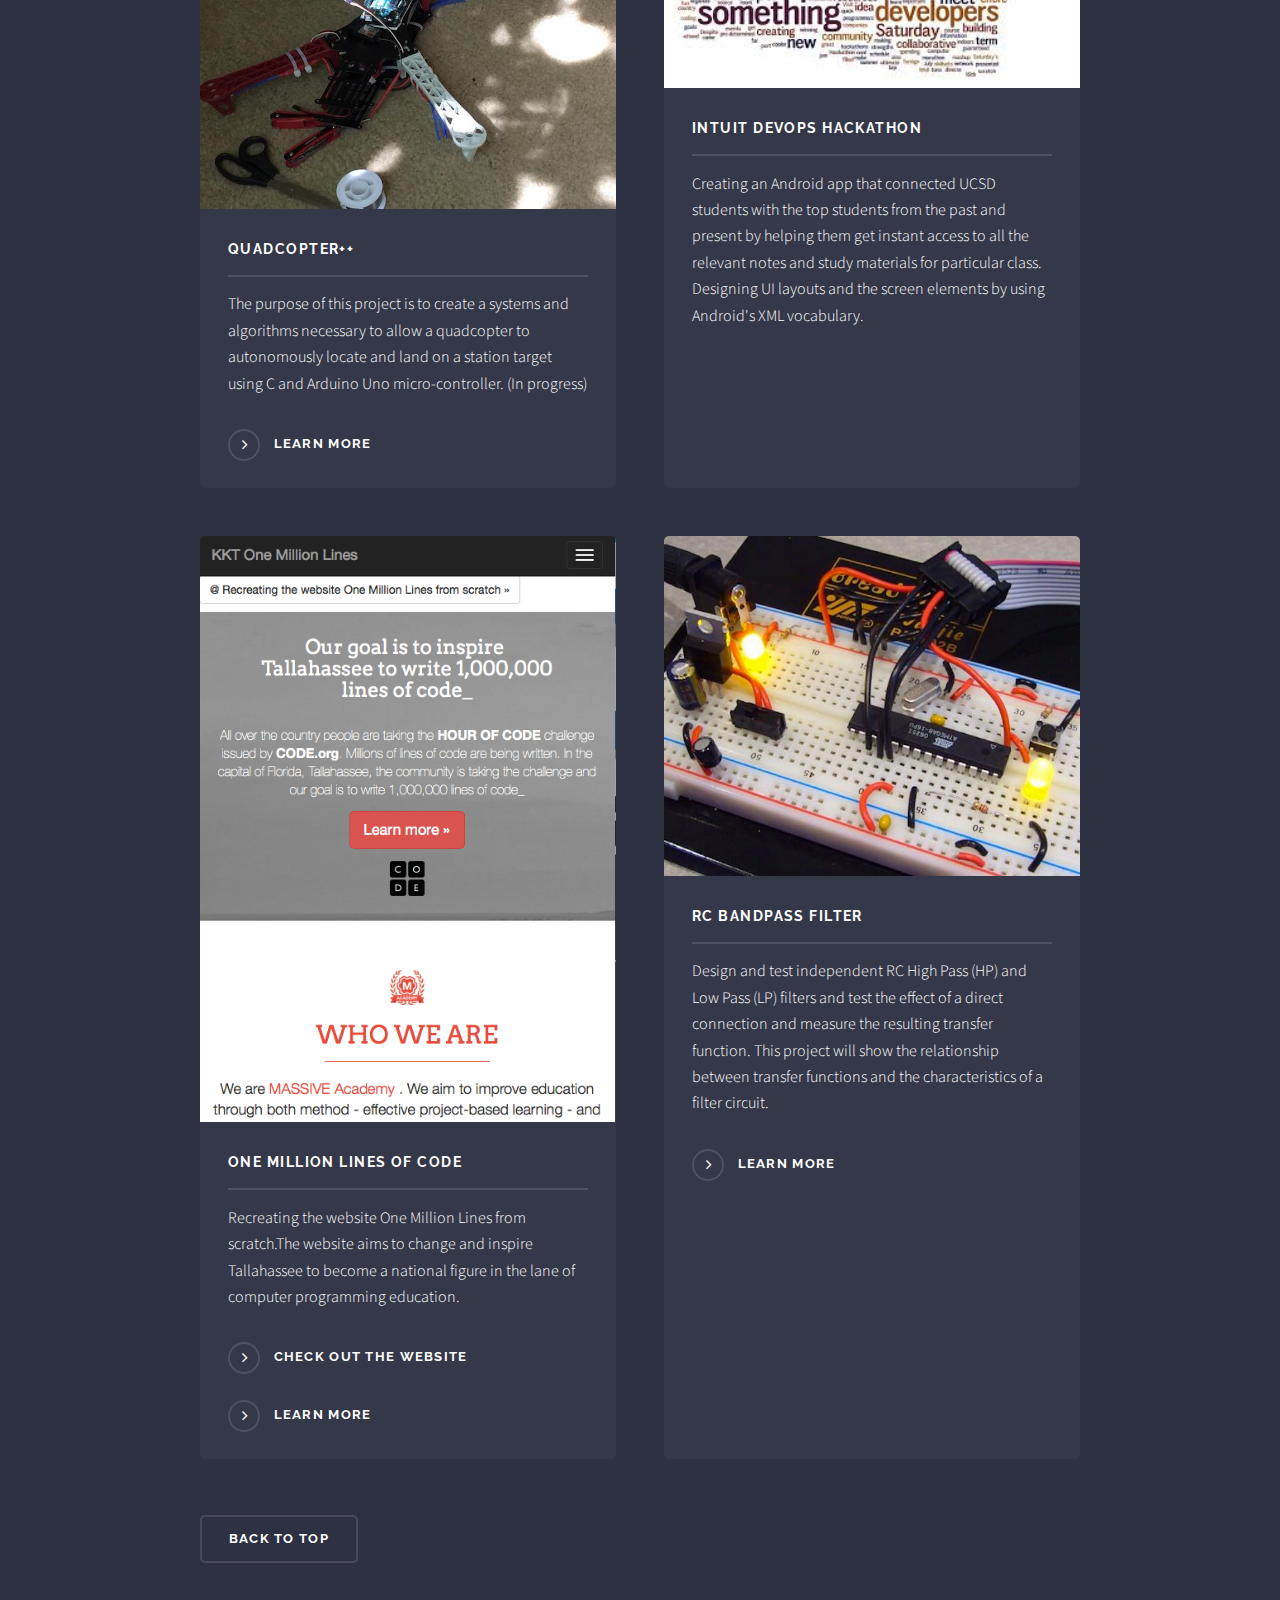
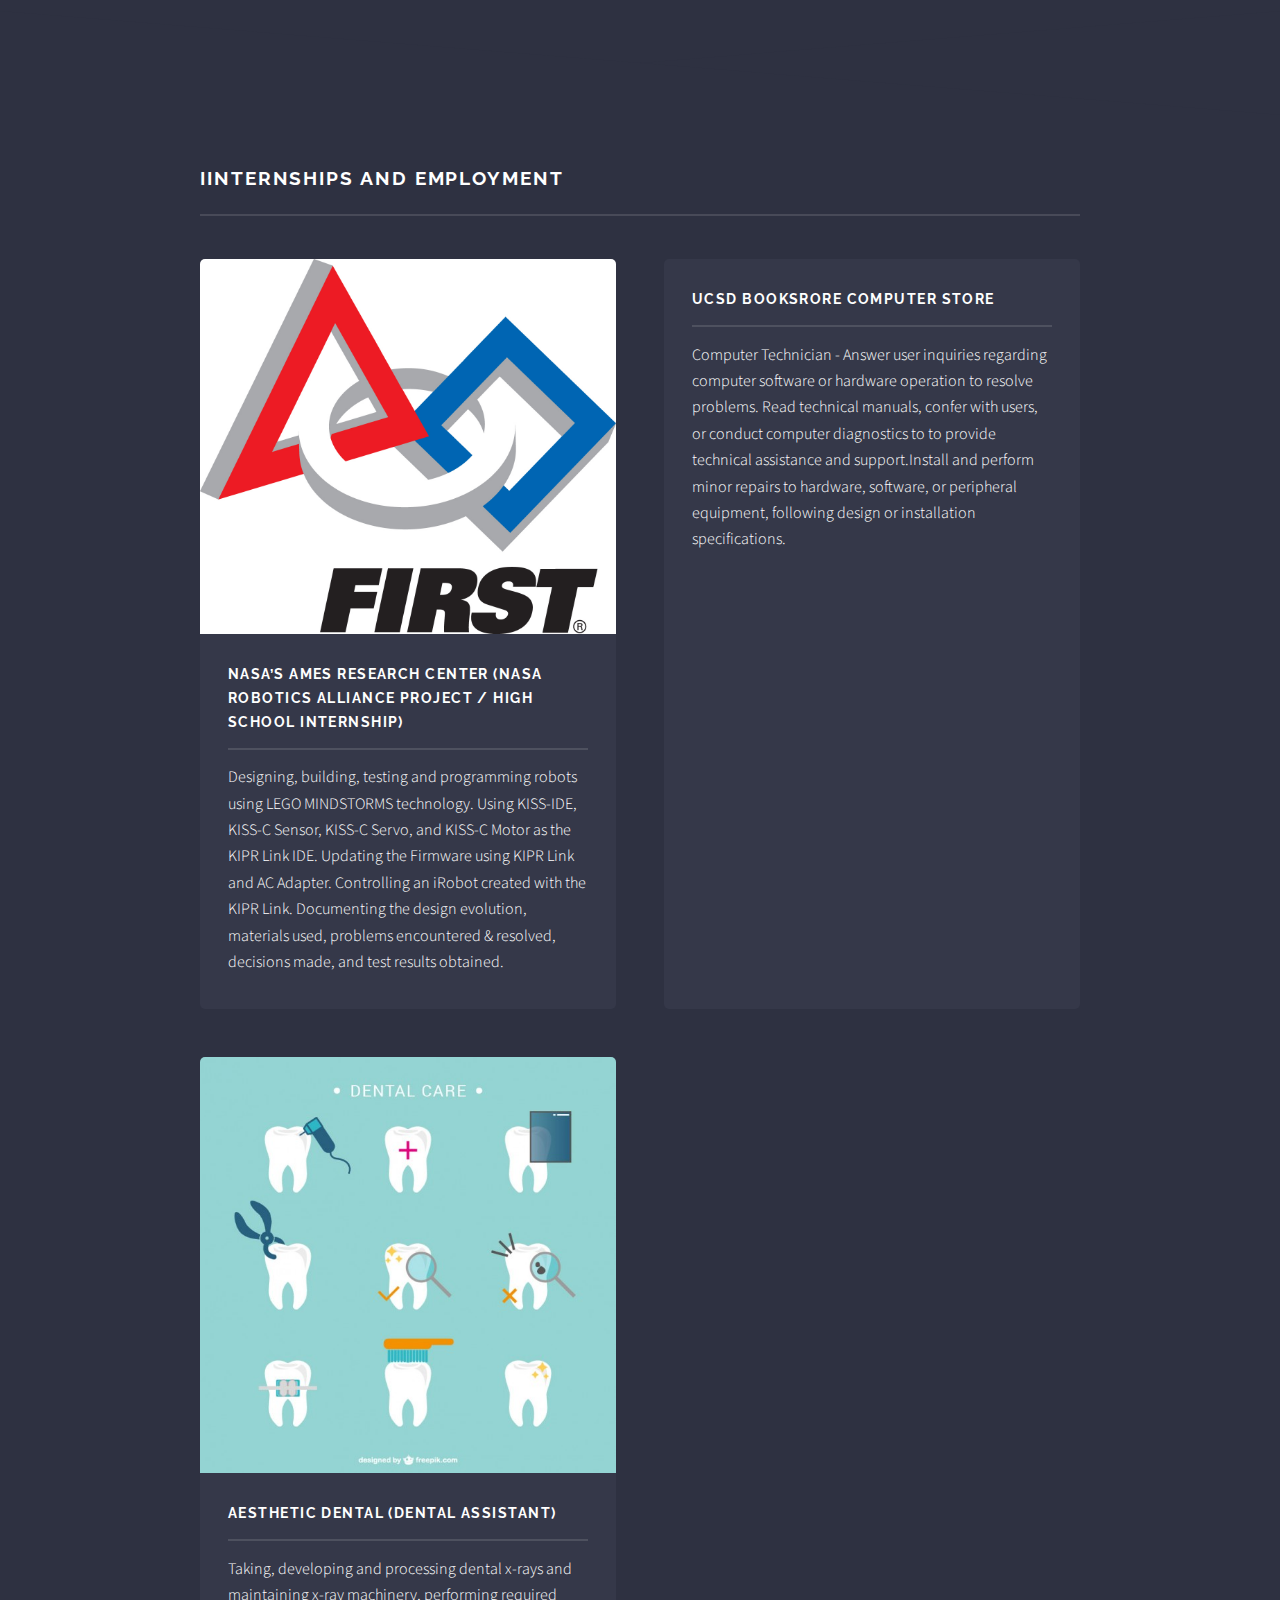
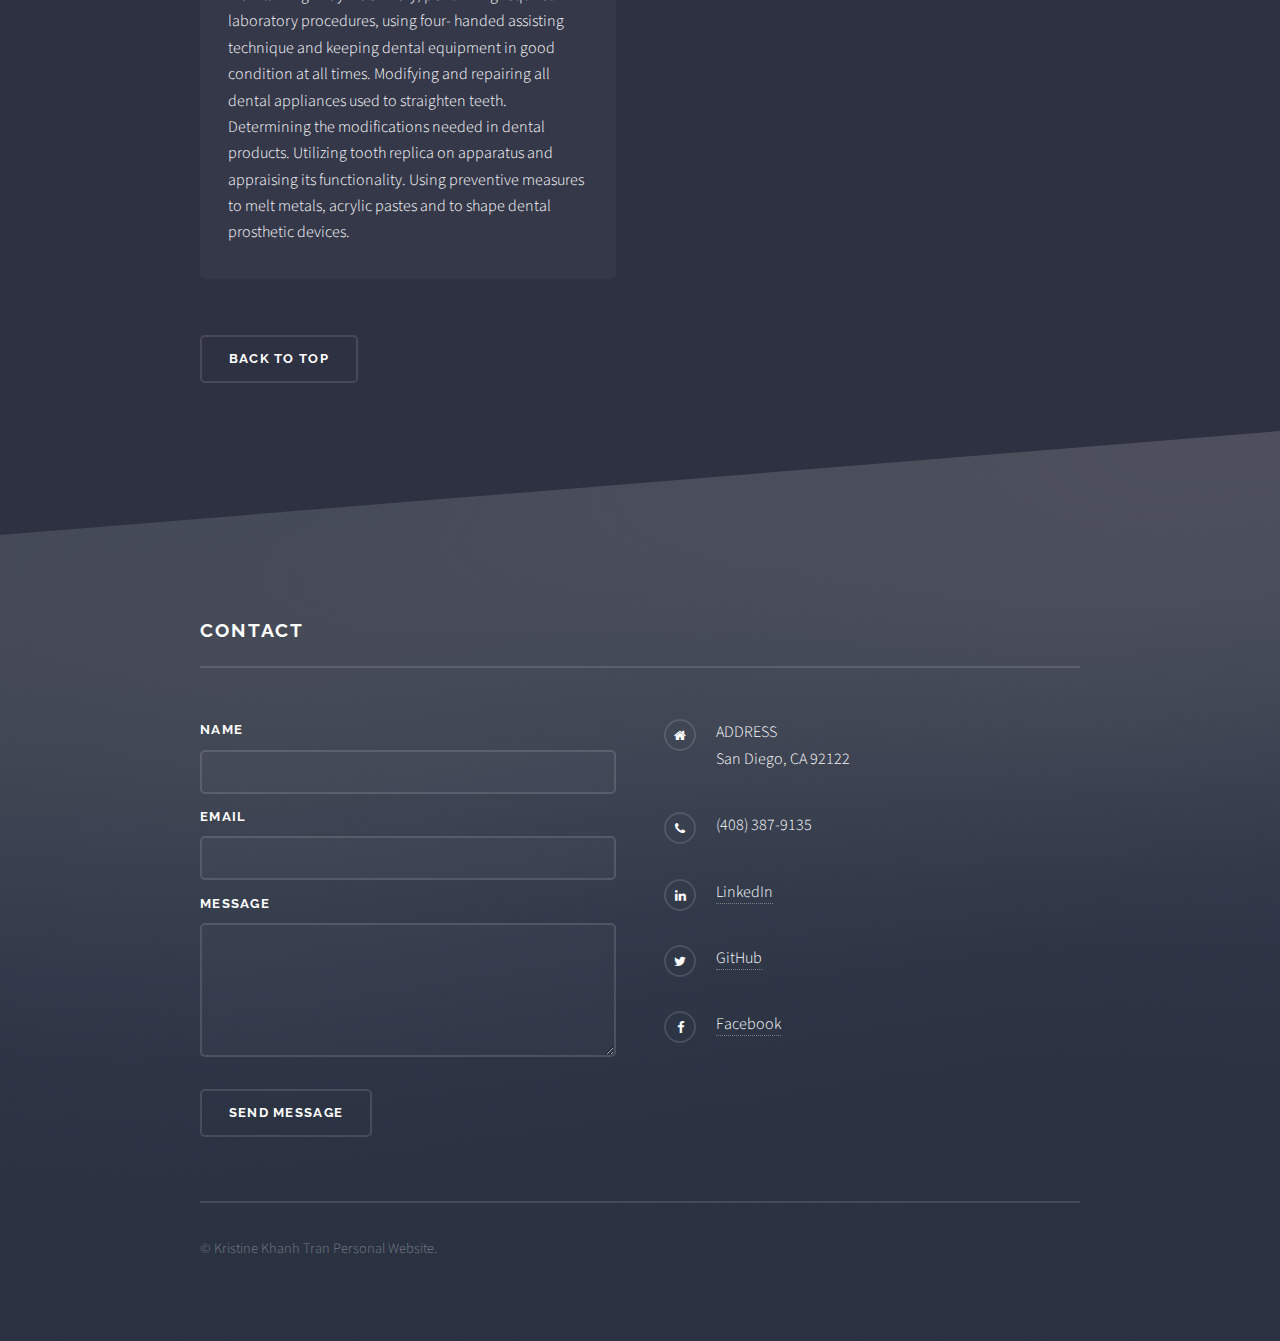
==== commit c39dc4fe: "Final" ====
--- a/index.html
+++ b/index.html
@@ -1,46 +1,16 @@
 <!DOCTYPE HTML>
-<!--
-	Solid State by HTML5 UP
-	html5up.net | @n33co
-	Free for personal and commercial use under the CCA 3.0 license (html5up.net/license)
--->
+
 <html>
 	<head>
-		<title>Solid State by HTML5 UP</title>
+		<title>KRISTINE TRAN PERSONAL WEBSITE</title>
 		<meta charset="utf-8" />
 		<meta name="viewport" content="width=device-width, initial-scale=1" />
-		<!--[if lte IE 8]><script src="assets/js/ie/html5shiv.js"></script><![endif]-->
 		<link rel="stylesheet" href="assets/css/main.css" />
-		<!--[if lte IE 9]><link rel="stylesheet" href="assets/css/ie9.css" /><![endif]-->
-		<!--[if lte IE 8]><link rel="stylesheet" href="assets/css/ie8.css" /><![endif]-->
 	</head>
 	<body>
 
 		<!-- Page Wrapper -->
 			<div id="page-wrapper">
-
-				<!-- Header -->
-<!-- 					<header id="header" class="alt">
-						<h1><a href="index.html"> KRISTINE | PERSONAL WEBSITE</a></h1>
-						<nav>
-							<a href="#menu">Menu</a>
-						</nav>
-					</header> -->
-
-				<!-- Menu -->
-<!-- 					<nav id="menu">
-						<div class="inner">
-							<h2>Menu</h2>
-							<ul class="links">
-								<li><a href="#">INTRODUCTION</a></li>
-								<li><a href="#">PERSONAL PROJECTS</a></li>
-								<li><a href="#">AWARDS AND SCHOLARSHIPS</a></li>
-								<li><a href="#">EXTRACURRICULAR ACTIVITIES</a></li>
-								<li><a href="#">CONTACT</a></li>
-							</ul>
-							<a href="#" class="close">Close</a>
-						</div>
-					</nav> -->
 
 				<!-- Banner -->
 					<section id="banner">
@@ -62,9 +32,8 @@
 								<div class="inner">
 									<a href="#" class="image"><img src="images/personal/girl2.png" alt="" /></a>
 									<div class="content">
-										<h2 class="major">introduction</h2>
-										<p>My name is Kristine, an aspiring computer engineering student who has a keen interests in designing both sofware and hardware related projects.</p>
-										<a href="#" class="special">Learn more</a>
+										<h2 class="major">Introduction</h2>
+										<p>My name is Kristine Tran, an aspiring computer engineering student who has a keen interests in designing both sofware and hardware related projects. I am interested in presenting technical information to both engineering and non-technical personnel. With four years experience on complex engineering projects, I have the ability to deliver high-level projects on time and within budget. Most of all, I enjoy juggling all aspects of a project, from designing, drawing circuitry and cost forecasting, to troubleshooting, conducting quality assurance and reporting.</p>
 									</div>
 								</div>
 							</section>
@@ -79,17 +48,15 @@
 											<li>April 2012 - President Volunteer Service Award <i>(from President Obama)</i></li>
 											<li>April 2012 - Certificate of Appreciation <i>(from Congressman Mike Honda)</i></li>
 											<li>February 2011 - Senator Award (Sciencepalooza) <i>(from Barbara Boxer)</i></li>
-											<li>July 2009 - 3rd place in International Robotic Competition Scholarships (sponsored NASA Robotics Alliance Project)</li>
+											<li>July 2009 - 3rd place in International Robotic Competition(sponsored NASA Robotics Alliance Project)</li>
 											<li>April 2012 - Coca Cola National Scholar <i>(Top 50 out of 84,000 scholars)</i></li>
 											<li>April 2012 - Good Tiding Scholarship <i>(sponsored by San Francisco Giants)</i></li>
 											<li>March 2012 - Vietnamese American Professional Women Scholarship</li>
 											<li>February 2012 - Rotary Youth Leadership Scholarship</li>
-											<li>June 2014 - Society of Women Engineers Scholarship</li>
+											<li>June 2014 - UCSD Society of Women Engineers Scholarship</li>
 										</ul>
-										<a href="#" class="special">Learn more</a>
 									</div>
-								</div>
-								
+								</div>	
 							</section>
 
 						<!-- Three -->
@@ -104,7 +71,6 @@
 											<li>09/2012-PRESENT	EWB - Engineers Without Borders</li>
 											<li>09/2012-PRESENT	SASE - Society of Asian Scientists and Engineers</li>
 										</ul>
-										<a href="#" class="special">Learn more</a>
 									</div>
 								</div>
 							</section>
@@ -112,53 +78,81 @@
 						<!-- Four -->
 							<section id="four" class="wrapper alt style1">
 								<div class="inner">
-									<h2 class="major">Personal Projects and Employment</h2>
-									<p>Check out the personal projects and internships I've done.</p>
+									<h2 class="major">Personal Projects</h2>
 									<section class="features">
 										<article>
 											<a href="#" class="image"><img src="images/personal/viacar.jpg" alt="" /></a>
-											<h3 class="major">IEEE ViaCar</h3>
+											<h3 class="major">IEEE ViaCar - SENSOR TEAM</h3>
 											<p>Building an autonomous 1/10 scale RC car that can race around track marked by a wire carrying a sinusoidal current at 75khz with amplitude 100mA. Modeling the effects of various non-idealities in the ViaCar environment including sensor orientation, noise, non-idealities of the analog input signal path, finite sampling rate and resolution, time delays, mass, inertia, and friction. Hand analysis and SPICE  simulation of relevant circuits. Prototyping of relevant circuits on breadboard and characterization of performance.</p>
-											<a href="#" class="special">Learn more</a>
+											<a href="https://github.com/kristinetran14/ViaCar" class="special">Learn more</a>
 										</article>
 										<article>
 											<a href="#" class="image"><img src="images/personal/hackstatus.png" alt="" /><img src="images/personal/hackstatus2.png" alt="" /></a>
 											<h3 class="major">Hackstatus</h3>
 											<p>HackStatus is a website that allows its users to share hackathon projects and collaborate. Created the entire front end graphical interface including project page, user profile page, main page, registration form, animations using jQuery, angularJS, HTML5 and CSS.</p>
-											<a href="#" class="special">Learn more</a>
+											<a href="https://github.com/kristinetran14/HackStatus" class="special">Learn more</a>
 										</article>
 										<article>
 											<a href="#" class="image"><img src="images/personal/quadcopter.jpg" alt="" /></a>
 											<h3 class="major">Quadcopter++</h3>
 											<p>The purpose of this project is to create a systems and algorithms necessary to allow a quadcopter to autonomously locate and land on a station target using C and Arduino Uno micro-controller. (In progress)</p>
-											<a href="#" class="special">Learn more</a>
+											<a href="https://github.com/kristinetran14/QuadcopterPlusPlus" class="special">Learn more</a>
 										</article>
 										<article>
 											<a href="#" class="image"><img src="images/personal/hackathon.jpeg" alt="" /></a>
 											<h3 class="major">Intuit DevOps Hackathon</h3>
 											<p>	Creating an Android app that connected UCSD students with the top students from the past and present by helping them get instant access to all the relevant notes and study materials for particular class. Designing UI layouts and the screen elements by using Android's XML vocabulary.</p>
-											<a href="#" class="special">Learn more</a>
-										</article>
+										</article>
+										<article>
+											<a href="#" class="image"><img src="images/personal/OneMiilion.png" alt="" /></a>
+											<h3 class="major">One Million Lines of Code</h3>
+											<p>	Recreating the website One Million Lines from scratch.The website aims to change and inspire Tallahassee to become a national figure in the lane of computer programming education.</p>
+											<a href="http://kristinetranonemillionlines.getforge.io" class="special">Check out the website</a>
+											<a href="https://github.com/kristinetran14/kktOneMillionLines.github.io" class="special">Learn more</a>
+										</article>
+										<article>
+											<a href="#" class="image"><img src="images/personal/RC2.jpg" alt="" /></a>
+											<h3 class="major">RC BANDPASS FILTER</h3>
+											<p>	Design and test independent RC High Pass (HP) and Low Pass (LP) filters and test the effect of a direct connection and measure the resulting transfer function. This project will show the relationship between transfer functions and the characteristics of a filter circuit.</p>
+											<a href="https://github.com/kristinetran14/RC-Bandpass-Filter" class="special">Learn more</a>
+										</article>
+									</section>
+									<ul class="actions">
+										<li><a href="#" class="button">BACK TO TOP</a></li>
+									</ul>
+								</div>
+							</section>
+					</section>
+
+				<!-- Five-->
+					<section id="four" class="wrapper alt style1">
+								<div class="inner">
+									<h2 class="major">IINTERNSHIPS AND EMPLOYMENT</h2>
+									<section class="features">
 										<article>
 											<a href="#" class="image"><img src="images/personal/robotics.jpg" alt="" /></a>
 											<h3 class="major">NASA’S AMES RESEARCH CENTER (NASA Robotics Alliance Project / High School Internship)</h3>
-											<p>	Designing, building, testing and programming robots using LEGO MINDSTORMS technology. Using KISS-IDE, KISS-C Sensor, KISS-C Servo, and KISS-C Motor as the KIPR Link IDE. Updating the Firmware using KIPR Link and AC Adapter. Controlling an iRobot Create with the KIPR Link. Documenting the design evolution, materials used, problems encountered & resolved, decisions made, and test results obtained.</p>
-											<a href="#" class="special">Learn more</a>
+											<p>	Designing, building, testing and programming robots using LEGO MINDSTORMS technology. Using KISS-IDE, KISS-C Sensor, KISS-C Servo, and KISS-C Motor as the KIPR Link IDE. Updating the Firmware using KIPR Link and AC Adapter. Controlling an iRobot created with the KIPR Link. Documenting the design evolution, materials used, problems encountered & resolved, decisions made, and test results obtained.</p>
+										</article>
+										<article>
+											<a href="#" class="image"><img src="images/personal/computer.jpg" alt="" /></a>
+											<h3 class="major">UCSD BOOKSRORE COMPUTER STORE</h3>
+											<p> Computer Technician - Answer user inquiries regarding computer software or hardware operation to resolve problems. Read technical manuals, confer with users, or conduct computer diagnostics to  to provide technical assistance and support.Install and perform minor repairs to hardware, software, or peripheral equipment, following design or installation specifications.
 										</article>
 										<article>
 											<a href="#" class="image"><img src="images/personal/dental.jpg" alt="" /></a>
 											<h3 class="major">AESTHETIC DENTAL (Dental Assistant)</h3>
 											<p>	Taking, developing and processing dental x-rays and maintaining x-ray machinery, performing required laboratory procedures, using four- handed assisting technique and keeping dental equipment in good condition at all times. Modifying and repairing all dental appliances used to straighten teeth. Determining the modifications needed in dental products. Utilizing tooth replica on apparatus and appraising its functionality. Using preventive measures to melt metals, acrylic pastes and to shape dental prosthetic devices.</p>
-											<a href="#" class="special">Learn more</a>
 										</article>
 									</section>
 									<ul class="actions">
-										<li><a href="#" class="button">Browse All</a></li>
+										<li><a href="#" class="button">BACK TO TOP</a></li>
 									</ul>
 								</div>
 							</section>
 
 					</section>
+
 
 
 				<!-- Footer -->
@@ -185,8 +179,8 @@
 							</form>
 							<ul class="contact">
 								<li class="fa-home">
-									ADDRESS<br />
-									San Diego, CA 92122<br />
+									ADDRESS<br/>
+									San Diego, CA 92122<br/>
 									
 								</li>
 								<li class="fa-phone">(408) 387-9135</li>
@@ -208,7 +202,6 @@
 			<script src="assets/js/jquery.min.js"></script>
 			<script src="assets/js/jquery.scrollex.min.js"></script>
 			<script src="assets/js/util.js"></script>
-			<!--[if lte IE 8]><script src="assets/js/ie/respond.min.js"></script><![endif]-->
 			<script src="assets/js/main.js"></script>
 
 	</body>
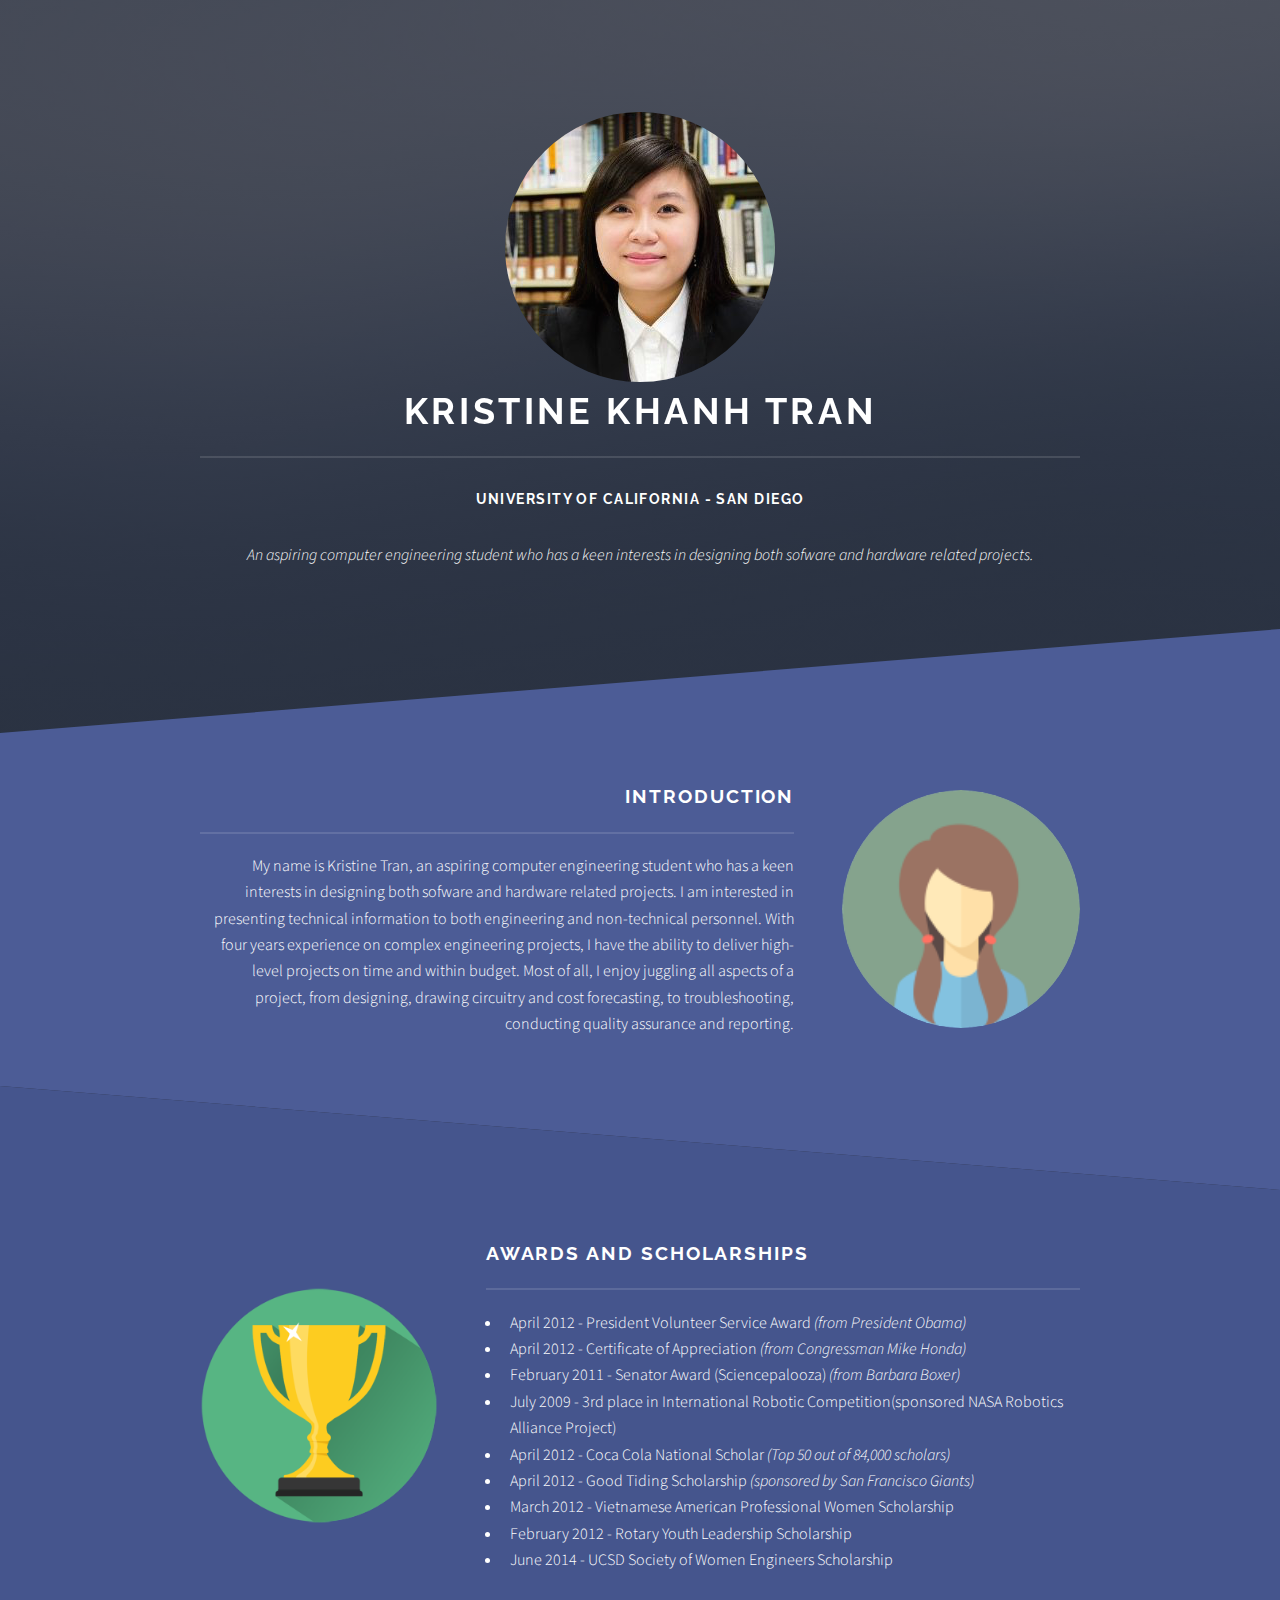
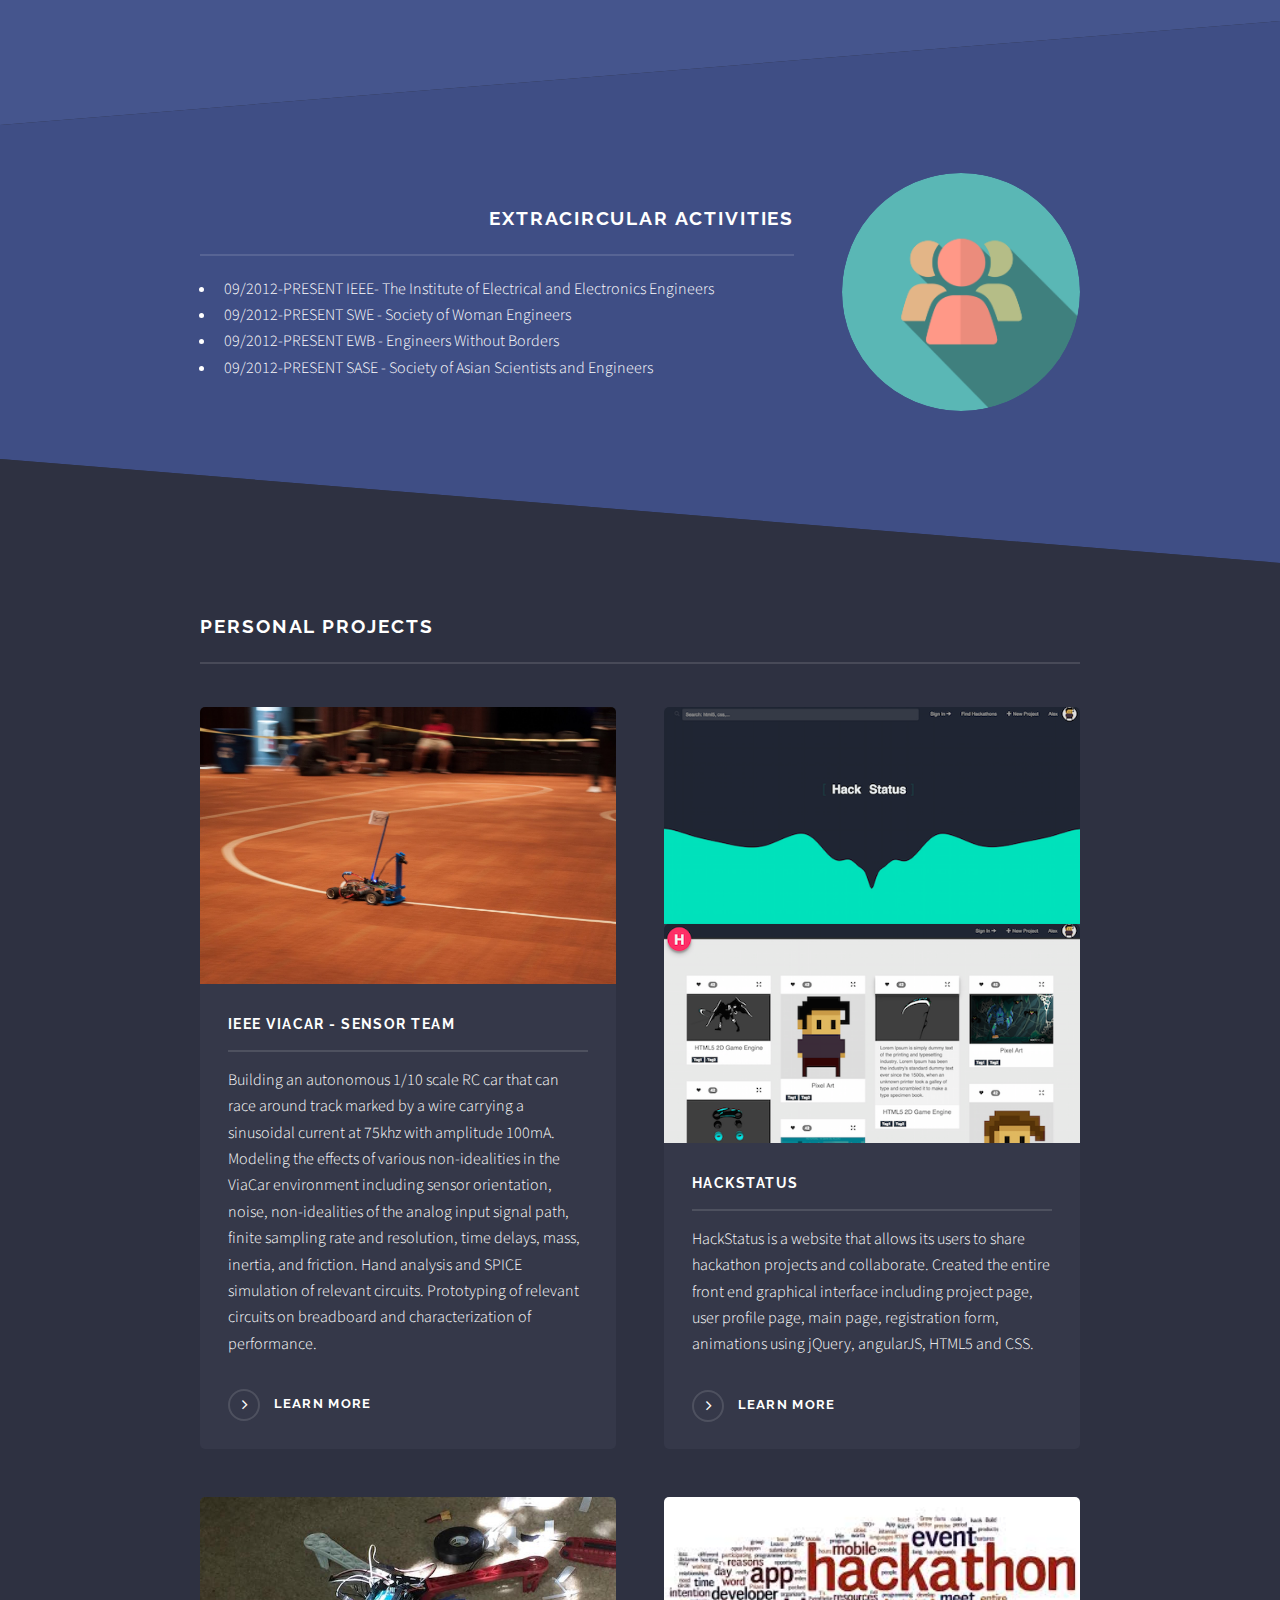
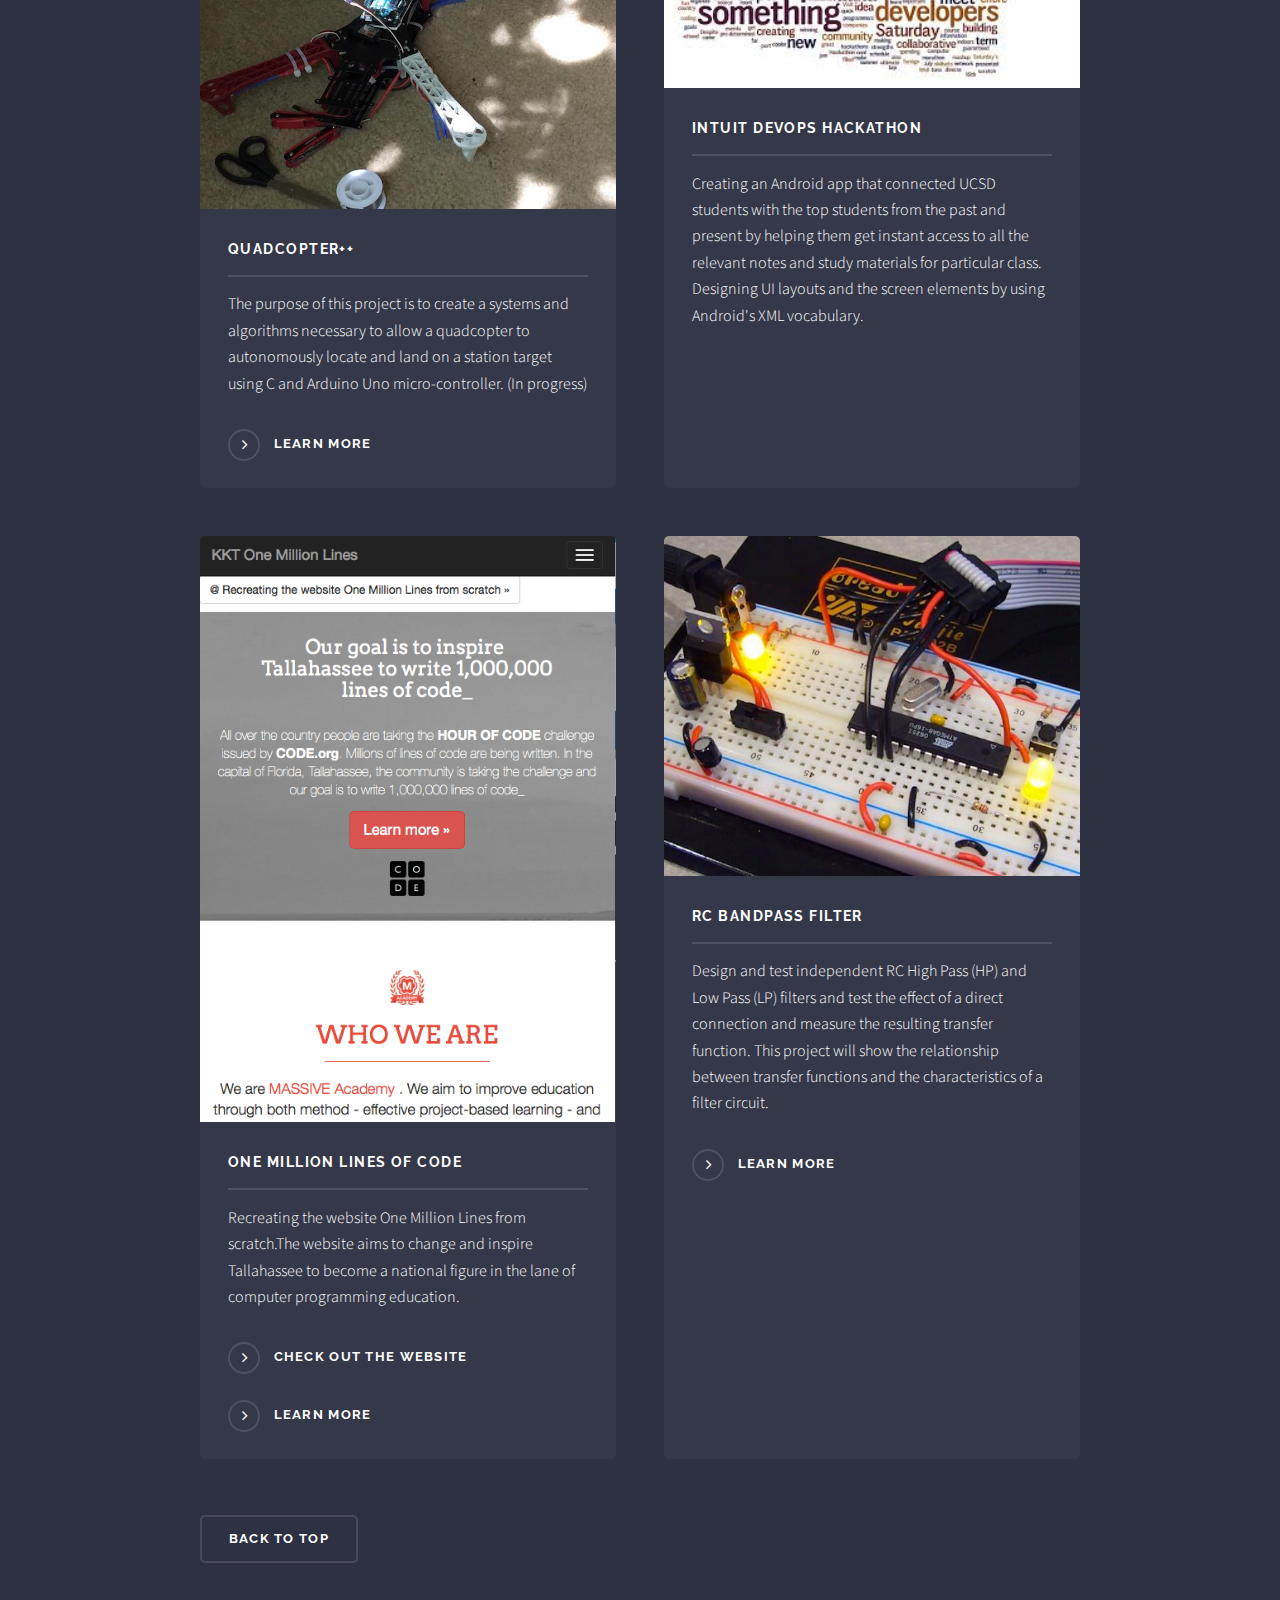
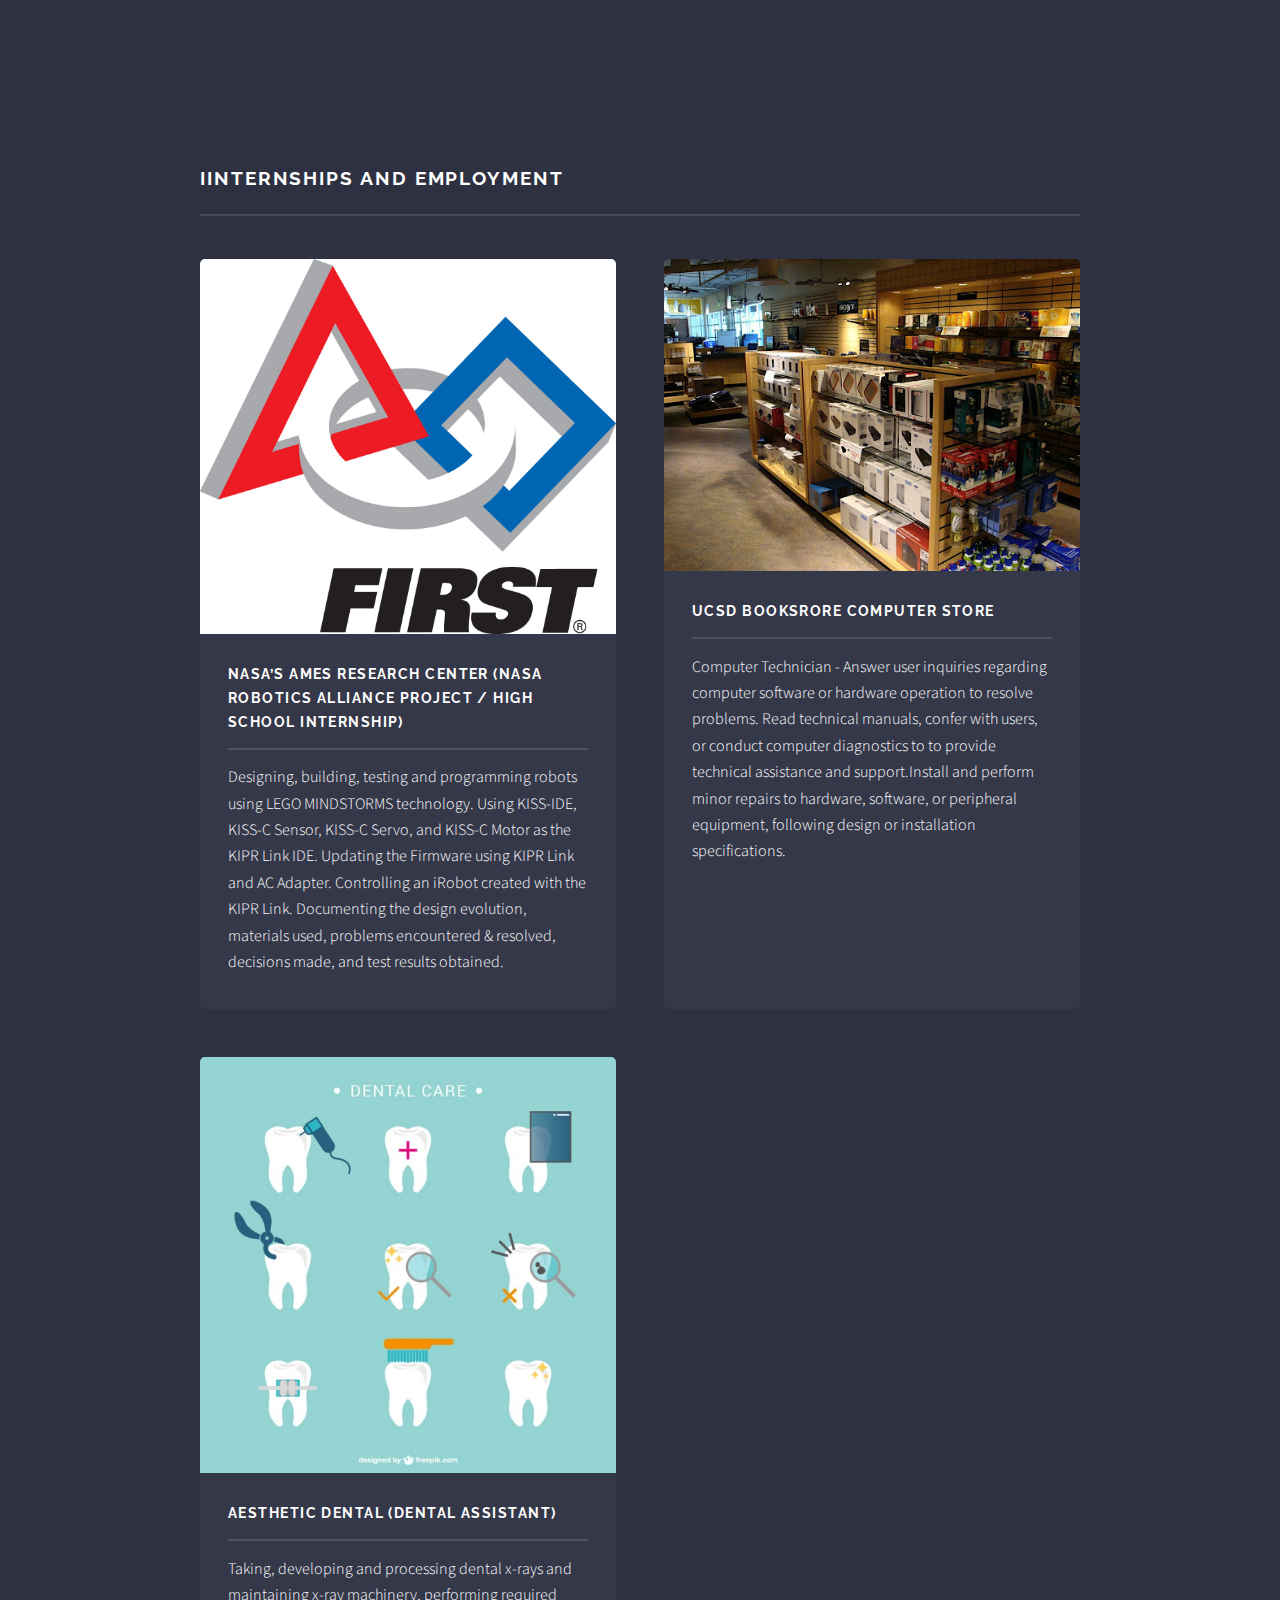
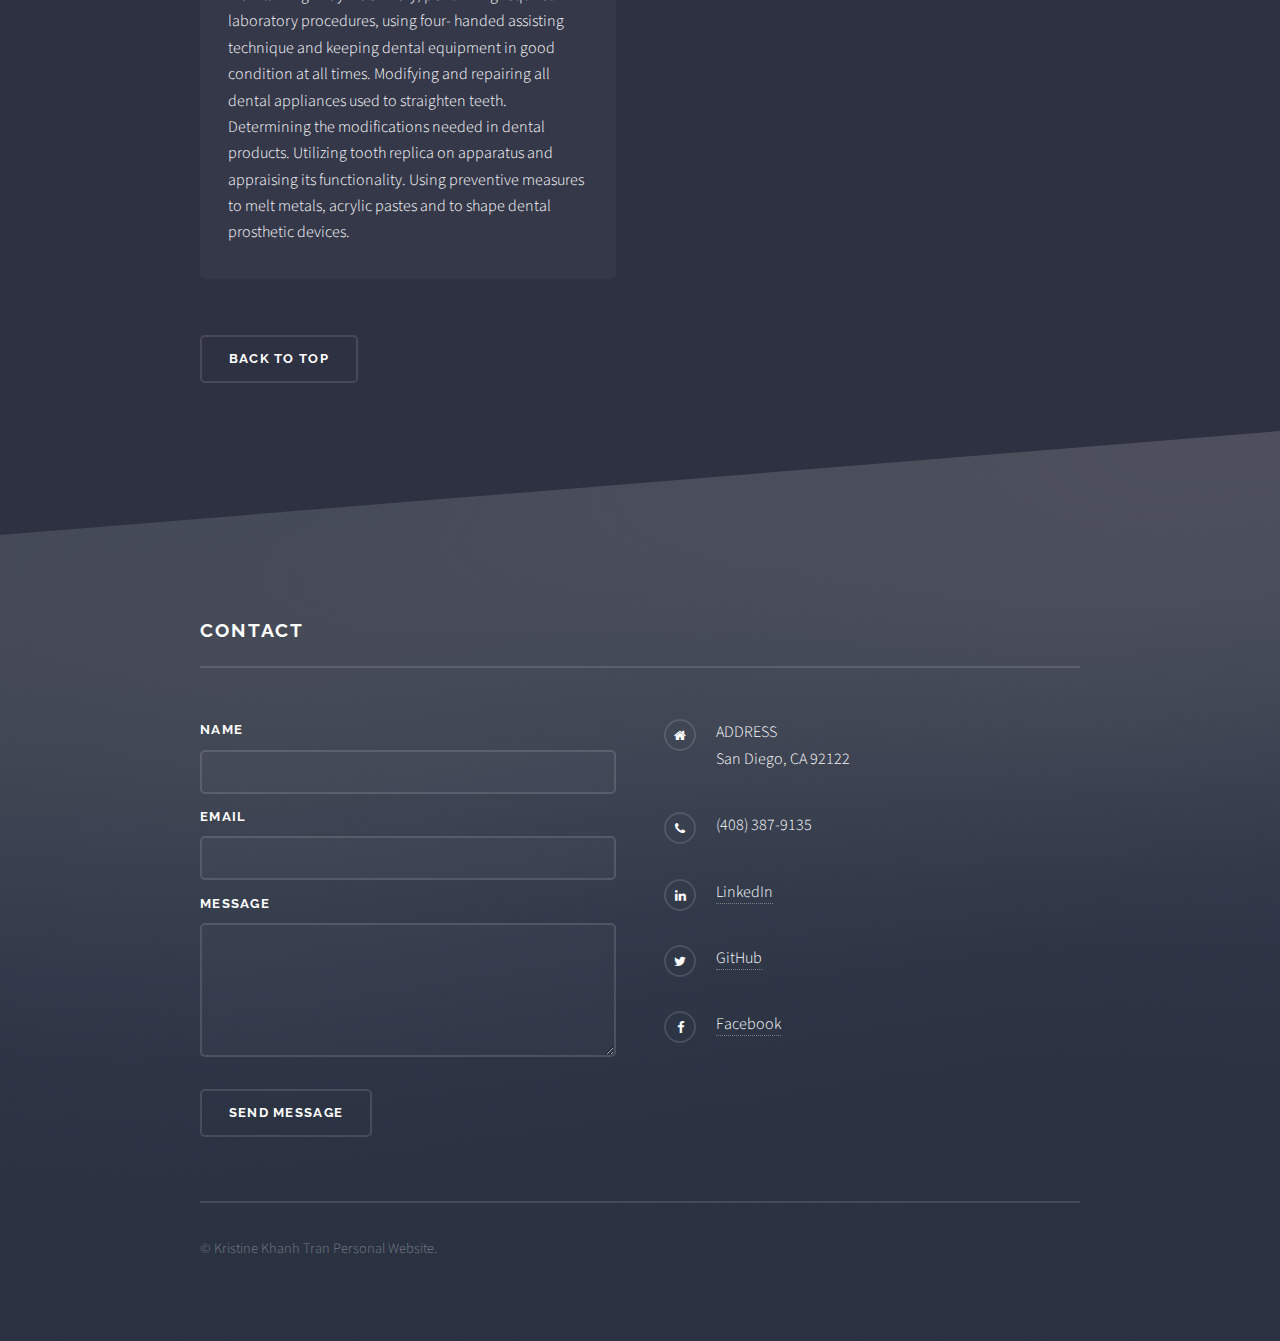
==== commit 24b75ece: "final2" ====
--- a/index.html
+++ b/index.html
@@ -135,7 +135,7 @@
 											<p>	Designing, building, testing and programming robots using LEGO MINDSTORMS technology. Using KISS-IDE, KISS-C Sensor, KISS-C Servo, and KISS-C Motor as the KIPR Link IDE. Updating the Firmware using KIPR Link and AC Adapter. Controlling an iRobot created with the KIPR Link. Documenting the design evolution, materials used, problems encountered & resolved, decisions made, and test results obtained.</p>
 										</article>
 										<article>
-											<a href="#" class="image"><img src="images/personal/computer.jpg" alt="" /></a>
+											<a href="#" class="image"><img src="images/personal/Computer.jpg" alt="" /></a>
 											<h3 class="major">UCSD BOOKSRORE COMPUTER STORE</h3>
 											<p> Computer Technician - Answer user inquiries regarding computer software or hardware operation to resolve problems. Read technical manuals, confer with users, or conduct computer diagnostics to  to provide technical assistance and support.Install and perform minor repairs to hardware, software, or peripheral equipment, following design or installation specifications.
 										</article>
